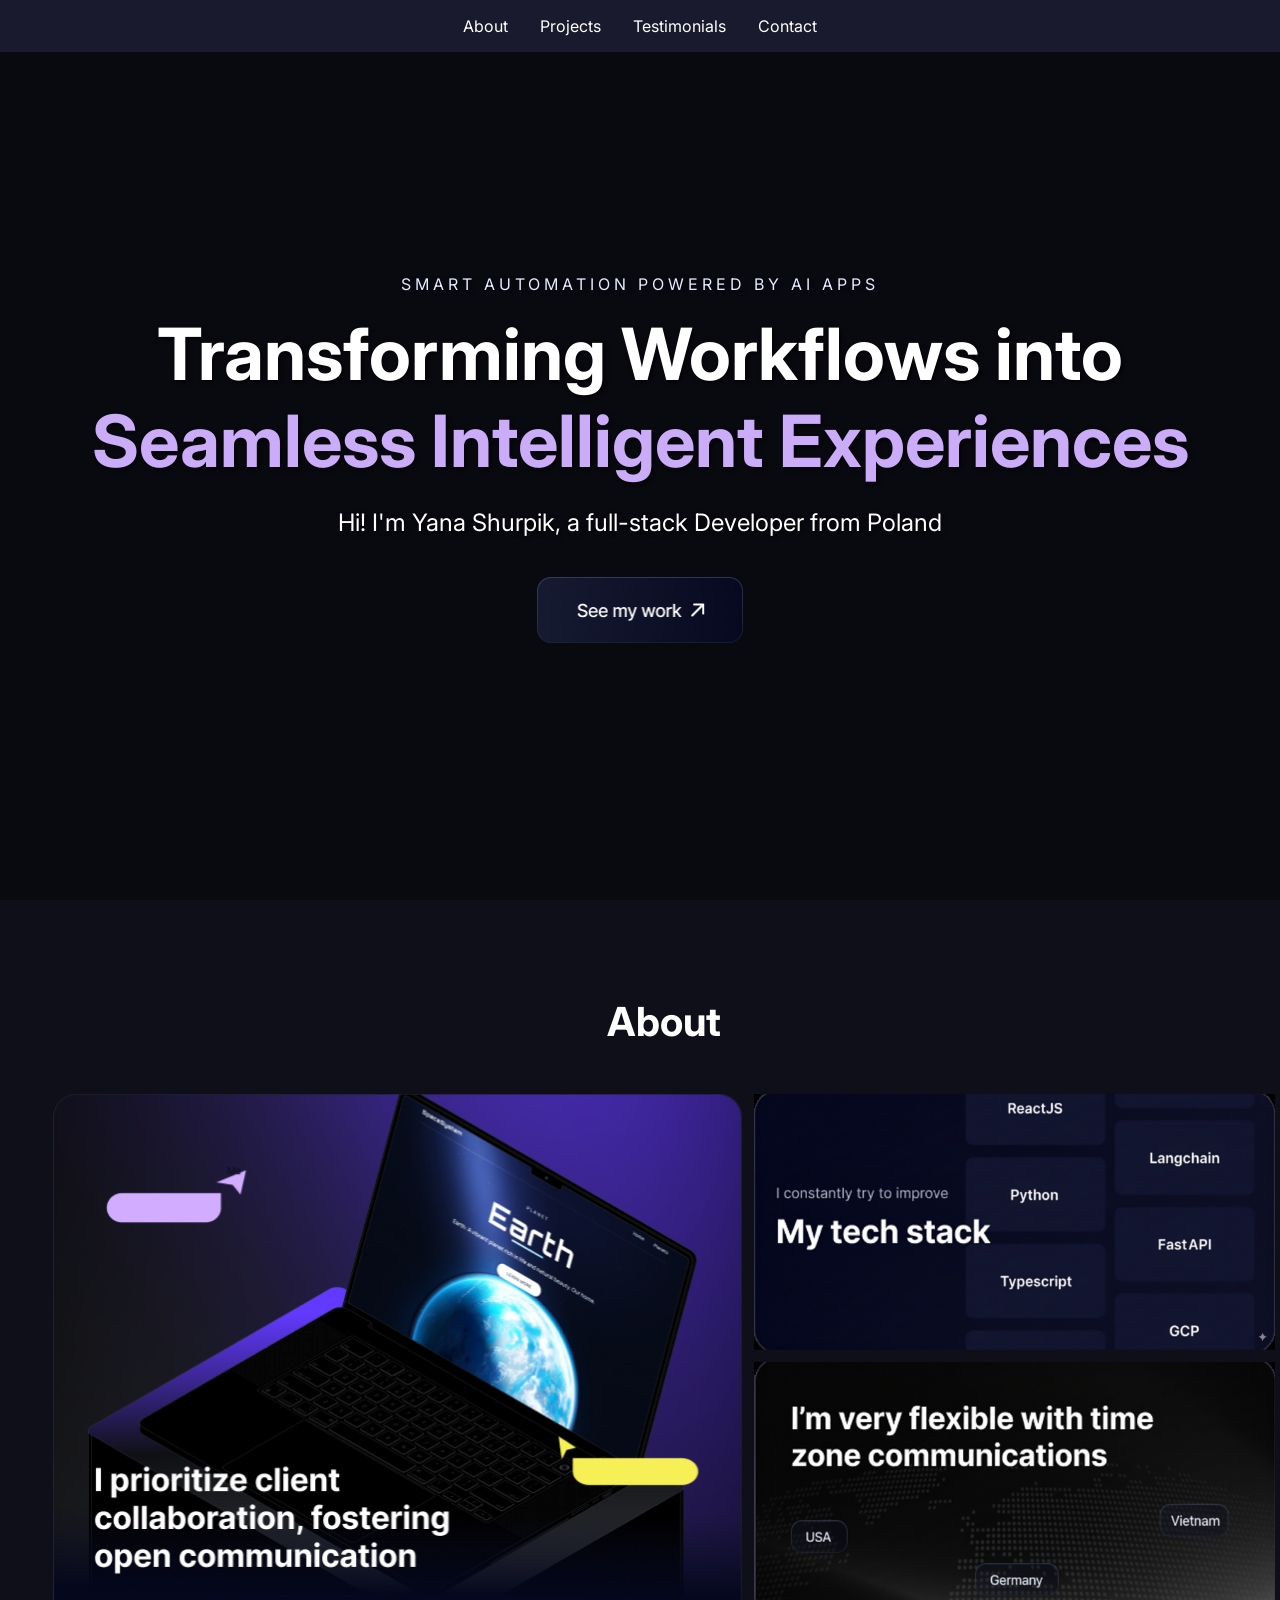
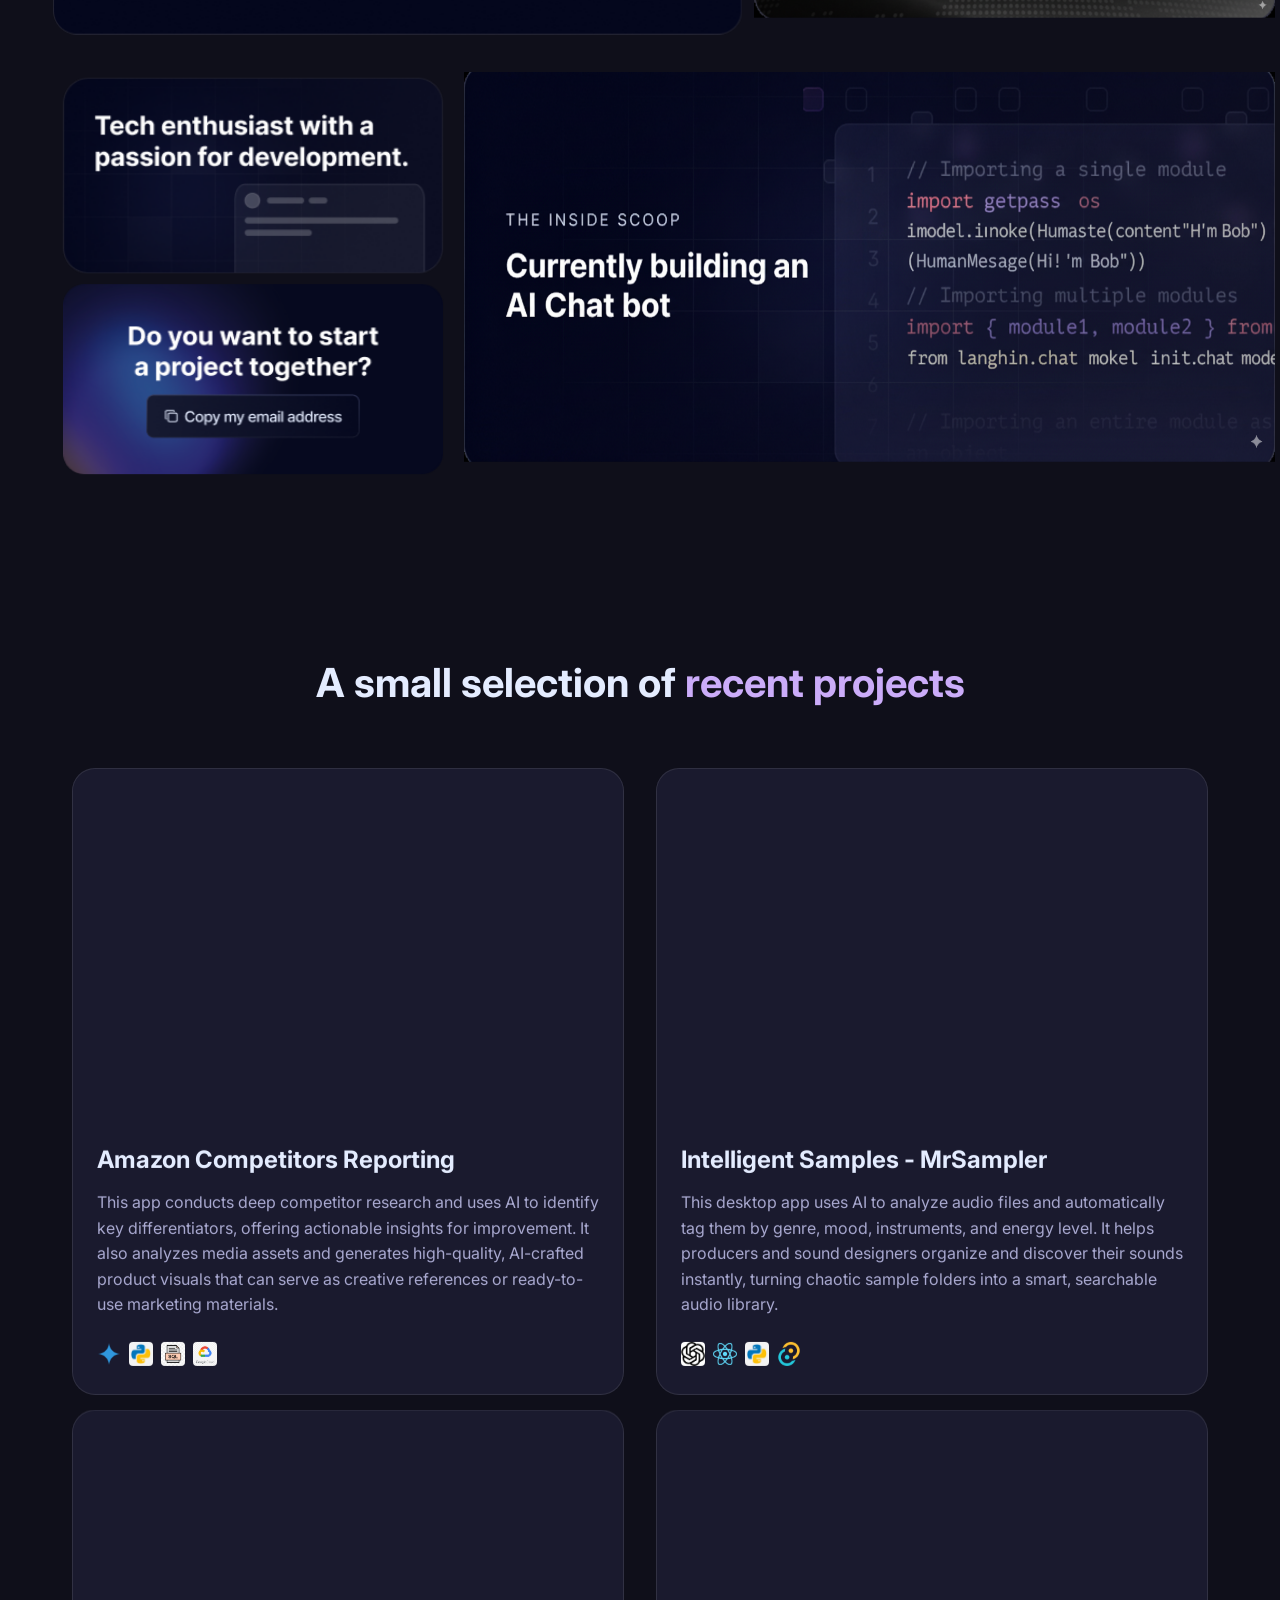
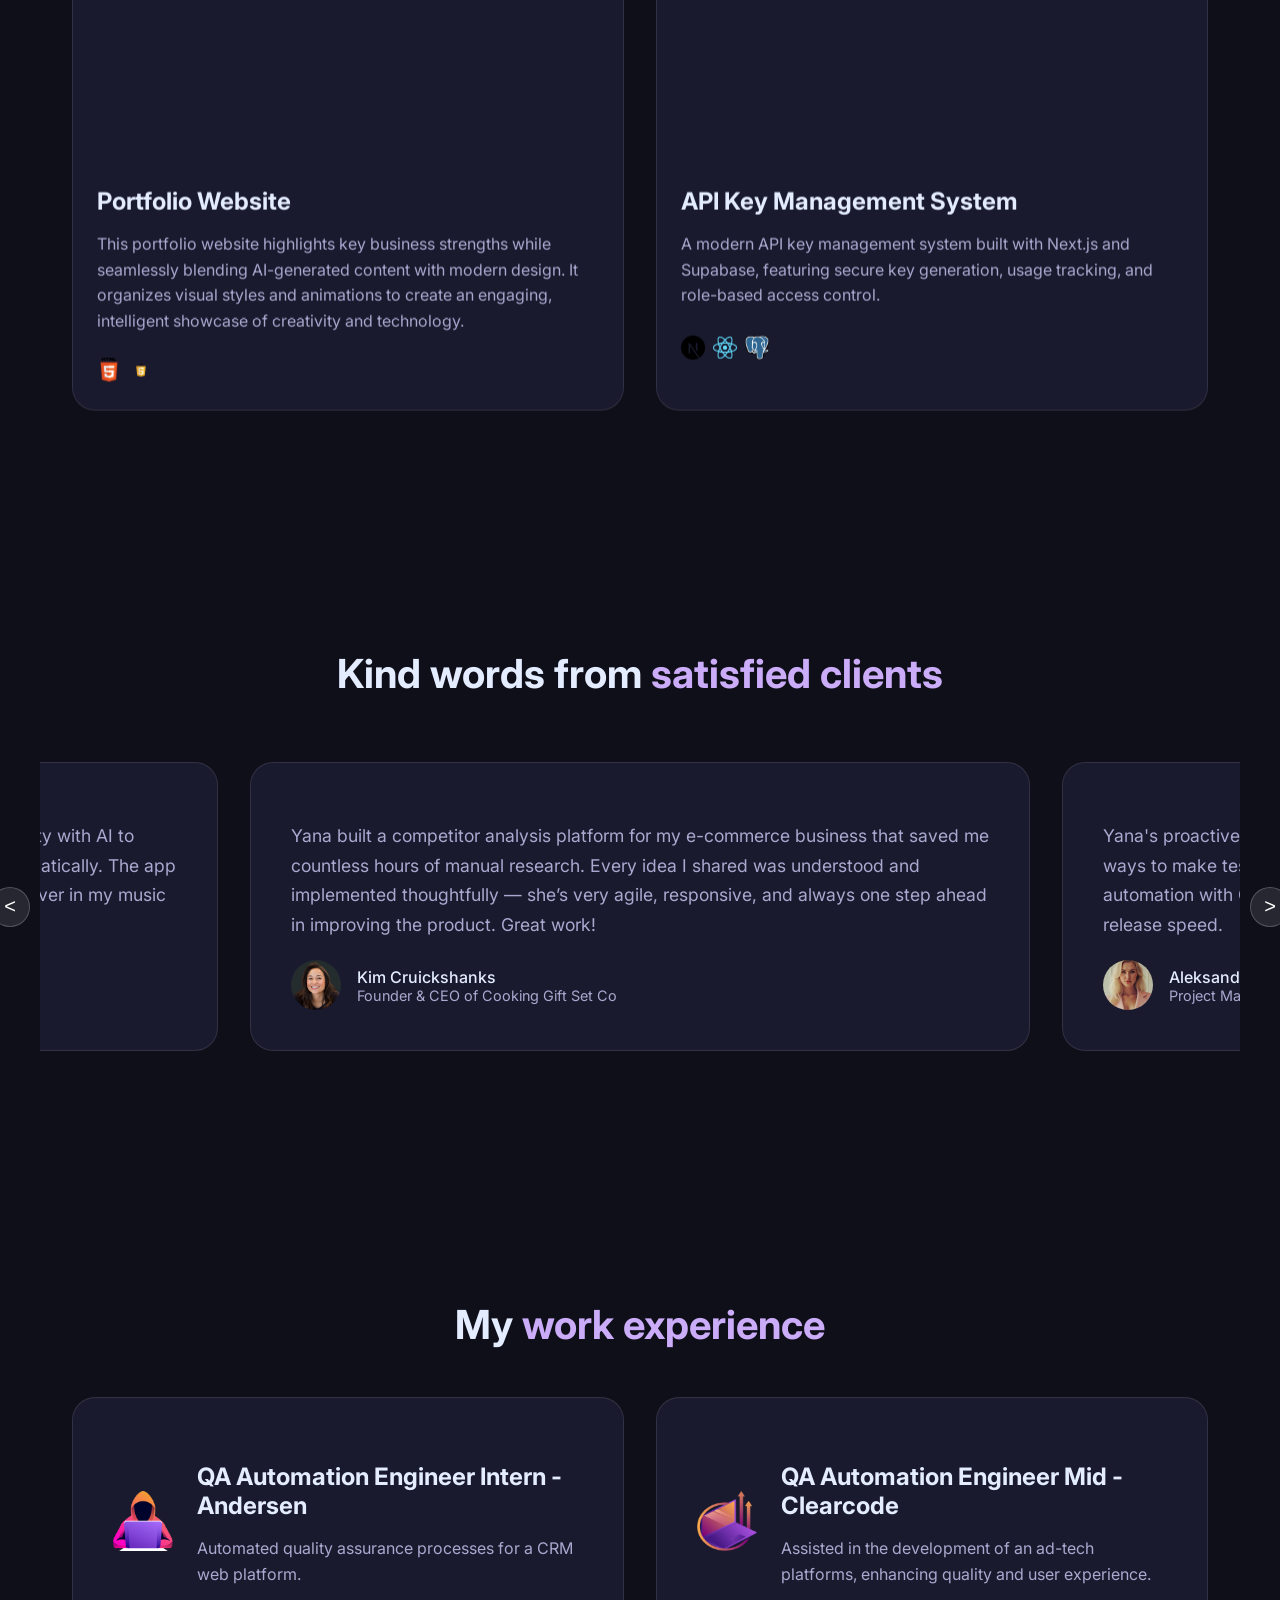
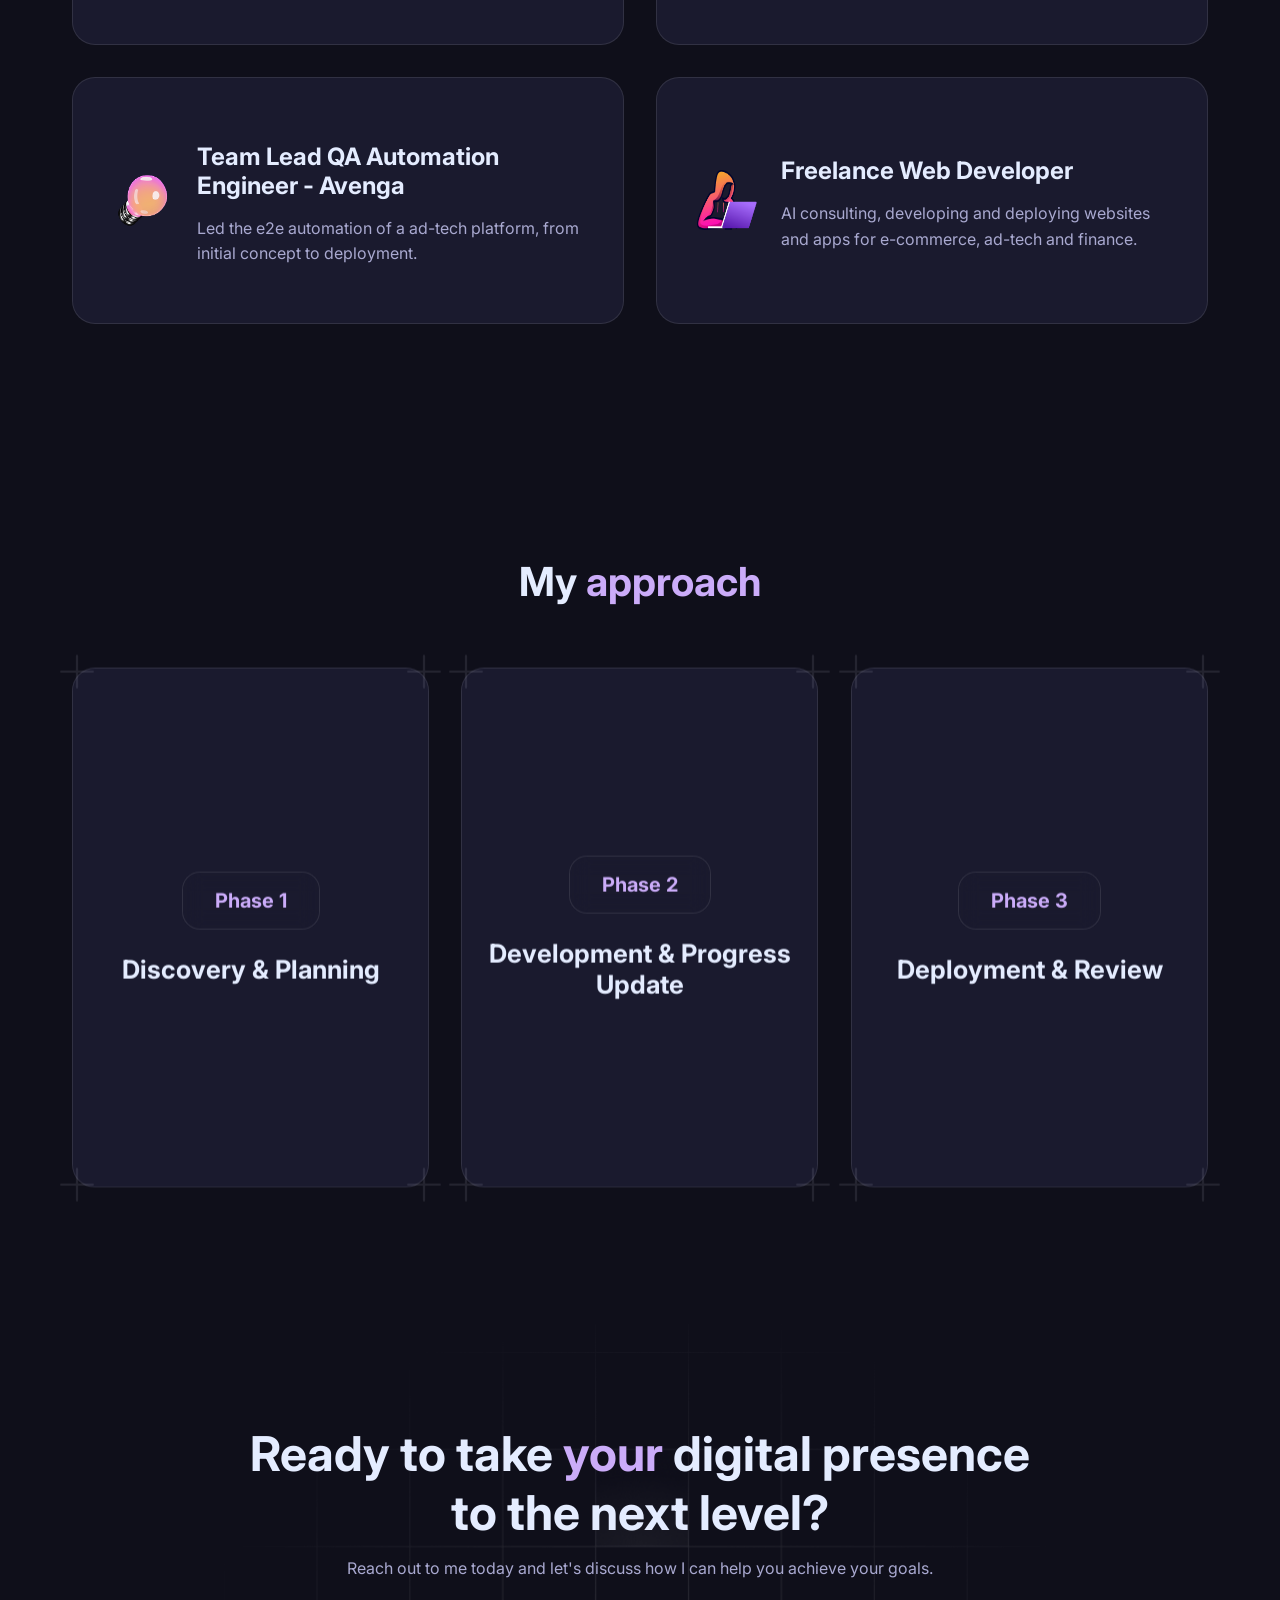
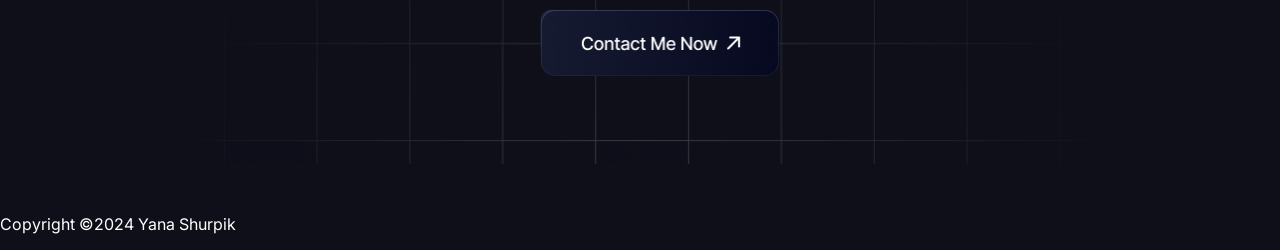
==== index.html @ b85f8ebc "add fixes" ====
<!DOCTYPE html>
<html lang="en">
<head>
    <meta charset="UTF-8">
    <meta name="viewport" content="width=device-width, initial-scale=1.0">
    <title>Yana Shurpik - Portfolio</title>
    <link rel="preconnect" href="https://fonts.googleapis.com">
    <link rel="preconnect" href="https://fonts.gstatic.com" crossorigin>
    <link href="https://fonts.googleapis.com/css2?family=Inter:wght@400;700&display=swap" rel="stylesheet">
    <link rel="stylesheet" href="styles/hero.style.css">
    <link rel="stylesheet" href="styles/about.styles.css">
    <link rel="stylesheet" href="styles/projects.styles.css">
    <link rel="stylesheet" href="styles/testimonials.styles.css">
    <link rel="stylesheet" href="styles/experience.styles.css">
    <link rel="stylesheet" href="styles/approach.styles.css">
    <link rel="stylesheet" href="styles/contact.styles.css">
    <link rel="stylesheet" href="styles/cta.styles.css">
    <style>
        /* Mobile-specific overrides to bypass cache */
        @media (max-width: 768px) {
            /* 1. Hide hero video and set background */
            #hero-video-background {
                display: none !important;
            }
            #hero {
                background-color: #0F0F1A !important;
            }

            /* 2. Make hero fonts smaller */
            #hero-title {
                font-size: 36px !important;
            }
            #hero-description {
                font-size: 16px !important;
            }

            /* 4. Make approach cards smaller */
            .approach-card-container, .card-face {
                height: auto !important;
                min-height: 280px !important;
            }
            .card-front h3 {
                font-size: 24px !important;
            }

            header {
                padding: 1rem;
            }
        }

        #call-to-action-button {
            display: inline-block;
            transition: transform 0.3s ease;
        }
        #call-to-action-button:hover {
            transform: scale(1.05);
        }
        #call-to-action-button img {
            width: 239px;
            height: 66px;
            display: block;
        }
    </style>
</head>
<body>
    <header>
        <nav>
            <ul>
                <li><a href="#about">About</a></li>
                <li><a href="#projects">Projects</a></li>
                <li><a href="#testimonials">Testimonials</a></li>
                <li><a href="#call-to-action">Contact</a></li>
            </ul>
        </nav>
    </header>

    <main>
        <section id="hero">
            <video autoplay muted loop id="hero-video-background">
                <source src="styles/videos/Scene_1_1_202510021939.mp4" type="video/mp4">
                Your browser does not support the video tag.
            </video>
            <div class="hero-overlay"></div>
            <div class="hero-content animate-on-scroll">
                <p id="hero-tagline" class="animate-on-scroll"></p>
                <h1 id="hero-title" class="animate-on-scroll"></h1>
                <p id="hero-description" class="animate-on-scroll"></p>
                <a href="#projects" id="hero-button" class="animate-on-scroll"></a>
            </div>
        </section>

        <section id="about" class="animate-on-scroll">
            <h2>About</h2>
            <div class="about-grid">
                <div class="card collaboration-card animate-on-scroll parallax-card"><div class="hover-wrap">
                    <img id="collaboration-image" src="styles/images/collaboration.png" alt="Collaboration">
                </div></div>
                <div class="card card-medium animate-on-scroll parallax-card timezones-card">
                    <div class="hover-wrap"><img id="timezones-image" src="styles/images/time_zones.png" alt="Time zones"></div>
                </div>
                <div class="card techstack-card animate-on-scroll parallax-card"><div class="hover-wrap">
                    <img id="techstack-image" src="styles/images/tech-stack.png" alt="Tech stack">
                </div></div>
                <div class="card tech-enthusiast-card animate-on-scroll parallax-card"><div class="hover-wrap">
                </div></div>
                <div class="card card-large code-snippet-card animate-on-scroll parallax-card"><div class="hover-wrap">
                    <img id="scoop-image" src="styles/images/inside-scoop.png" alt="Inside Scoop">
                </div></div>
                <div class="card card-small animate-on-scroll parallax-card email-card"><div class="hover-wrap">
                    <img id="email-box-image" src="styles/images/email_box.png" alt="Copy my email address">
                    <button id="about-copy-email" aria-label="Copy my email address" data-email="shurpik.y@gmail.com"></button>
                </div></div>
            </div>
        </section>

        <section id="projects" class="animate-on-scroll">
            <h2 id="projects-title"></h2>
            <div class="projects-grid">
                <div class="project-card animate-on-scroll parallax-card">
                    <div class="card-content-wrapper">
                        <video src="styles/videos/aaa-project.mov" class="project-image" autoplay loop muted playsinline></video>
                        <h3 id="project1-title"></h3>
                        <p id="project1-description"></p>
                        <div class="project-footer">
                            <div class="tech-icons">
                                <div class="icon-wrapper" data-tooltip="Gemini AI">
                                    <img src="styles/images/gemini-ai.png" alt="Gemini AI icon" class="tech-icon">
                                </div>
                                <div class="icon-wrapper" data-tooltip="Python">
                                    <img src="styles/images/python.png" alt="Python icon" class="tech-icon">
                                </div>
                                <div class="icon-wrapper" data-tooltip="SQL">
                                    <img src="styles/images/sql.jpg" alt="SQL icon" class="tech-icon">
                                </div>
                                <div class="icon-wrapper" data-tooltip="Google Cloud">
                                    <img src="styles/images/google-cloud.png" alt="Google Cloud icon" class="tech-icon">
                                </div>
                            </div>
                        </div>
                    </div>
                </div>
                <div class="project-card animate-on-scroll parallax-card">
                    <div class="card-content-wrapper">
                        <video src="styles/videos/mrsampler.mov" class="project-image" autoplay loop muted playsinline></video>
                        <h3 id="project2-title"></h3>
                        <p id="project2-description"></p>
                        <div class="project-footer">
                            <div class="tech-icons">
                                <div class="icon-wrapper" data-tooltip="OpenAI">
                                    <img src="styles/images/open-ai.png" alt="OpenAI icon" class="tech-icon">
                                </div>
                                <div class="icon-wrapper" data-tooltip="React">
                                    <img src="styles/images/React-icon.svg.png" alt="React icon" class="tech-icon">
                                </div>
                                <div class="icon-wrapper" data-tooltip="Python">
                                    <img src="styles/images/python.png" alt="Python icon" class="tech-icon">
                                </div>
                                <div class="icon-wrapper" data-tooltip="Tauri">
                                    <img src="styles/images/tauri.png" alt="Tauri icon" class="tech-icon">
                                </div>
                            </div>
                        </div>
                    </div>
                </div>
                <div class="project-card animate-on-scroll parallax-card">
                    <div class="card-content-wrapper">
                        <video src="styles/videos/portfolio.mov" class="project-image" autoplay loop muted playsinline></video>
                        <h3 id="project3-title"></h3>
                        <p id="project3-description"></p>
                        <div class="project-footer">
                            <div class="tech-icons">
                                <div class="icon-wrapper" data-tooltip="HTML">
                                    <img src="styles/images/html.png" alt="HTML icon" class="tech-icon">
                                </div>
                                <div class="icon-wrapper" data-tooltip="JavaScript">
                                    <img src="styles/images/JavaScript-Logo.png" alt="JavaScript icon" class="tech-icon">
                                </div>
                            </div>
                        </div>
                    </div>
                </div>
                <div class="project-card animate-on-scroll parallax-card">
                    <div class="card-content-wrapper">
                        <video src="styles/videos/api-key.mov" class="project-image" autoplay loop muted playsinline></video>
                        <h3 id="project4-title"></h3>
                        <p id="project4-description"></p>
                        <div class="project-footer">
                            <div class="tech-icons">
                                <div class="icon-wrapper" data-tooltip="Next.js">
                                    <img src="styles/images/next-js.png" alt="Next.js icon" class="tech-icon">
                                </div>
                                <div class="icon-wrapper" data-tooltip="React">
                                    <img src="styles/images/React-icon.svg.png" alt="React icon" class="tech-icon">
                                </div>
                                <div class="icon-wrapper" data-tooltip="PostgreSQL">
                                    <img src="styles/images/Postgresql_elephant.svg.png" alt="PostgreSQL icon" class="tech-icon">
                                </div>
                            </div>
                        </div>
                    </div>
                </div>
            </div>
        </section>

        <section id="testimonials" class="animate-on-scroll">
            <h2 id="testimonials-title"></h2>
            <div class="testimonials-wrapper">
                <button class="arrow left-arrow">&lt;</button>
                <div class="testimonials-container">
                    <div class="testimonial-card parallax-card">
                        <div class="card-content-wrapper">
                            <p id="testimonial1-text"></p>
                            <div class="author-info">
                                <img src="styles/images/hoa.jpg" alt="Author 1" class="author-avatar">
                                <div>
                                    <p id="testimonial1-author" class="author-name"></p>
                                    <p id="testimonial1-role" class="author-role"></p>
                                </div>
                            </div>
                        </div>
                    </div>
                    <div class="testimonial-card parallax-card">
                        <div class="card-content-wrapper">
                            <p id="testimonial2-text"></p>
                            <div class="author-info">
                                <img src="styles/images/kim.png" alt="Author 2" class="author-avatar">
                                <div>
                                    <p id="testimonial2-author" class="author-name"></p>
                                    <p id="testimonial2-role" class="author-role"></p>
                                </div>
                            </div>
                        </div>
                    </div>
                    <div class="testimonial-card parallax-card">
                        <div class="card-content-wrapper">
                            <p id="testimonial3-text"></p>
                            <div class="author-info">
                                <img src="styles/images/ola.jpeg" alt="Author 3" class="author-avatar">
                                <div>
                                    <p id="testimonial3-author" class="author-name"></p>
                                    <p id="testimonial3-role" class="author-role"></p>
                                </div>
                            </div>
                        </div>
                    </div>
                </div>
                <button class="arrow right-arrow">&gt;</button>
            </div>
        </section>

        <section id="experience" class="animate-on-scroll">
            <h2 id="experience-title"></h2>
            <div class="experience-grid">
                <div class="experience-card animate-on-scroll parallax-card">
                    <div class="card-content-wrapper">
                        <img src="styles/images/1-experience.png" alt="Frontend Engineer Intern" class="experience-icon">
                        <div class="experience-text">
                            <h3 id="job1-title"></h3>
                            <p id="job1-description"></p>
                        </div>
                    </div>
                </div>
                <div class="experience-card animate-on-scroll parallax-card">
                    <div class="card-content-wrapper">
                        <img src="styles/images/2-experrience.png" alt="Mobile App Dev" class="experience-icon">
                        <div class="experience-text">
                            <h3 id="job2-title"></h3>
                            <p id="job2-description"></p>
                        </div>
                    </div>
                </div>
                <div class="experience-card animate-on-scroll parallax-card">
                    <div class="card-content-wrapper">
                        <img src="styles/images/3-experience.png" alt="Freelance Project" class="experience-icon">
                        <div class="experience-text">
                            <h3 id="job3-title"></h3>
                            <p id="job3-description"></p>
                        </div>
                    </div>
                </div>
                <div class="experience-card animate-on-scroll parallax-card">
                    <div class="card-content-wrapper">
                        <img src="styles/images/4-experience.png" alt="Lead Frontend Developer" class="experience-icon">
                        <div class="experience-text">
                            <h3 id="job4-title"></h3>
                            <p id="job4-description"></p>
                        </div>
                    </div>
                </div>
            </div>
        </section>

        <section id="approach" class="animate-on-scroll">
            <h2 id="approach-title"></h2>
            <div class="approach-grid">
                <!-- Card 1 -->
                <div class="approach-card-container animate-on-scroll parallax-card">
                    <div class="approach-card-shadow"></div>
                    <div class="approach-card">
                        <div class="card-face card-front">
                            <div class="phase-button">
                                <h3 id="phase1-front-title"></h3>
                            </div>
                            <h3 id="phase1-front-main-title" class="front-main-title"></h3>
                        </div>
                        <div class="card-face card-back">
                            <h4 id="phase1-back-small-title"></h4>
                            <h3 id="phase1-back-main-title"></h3>
                            <p id="phase1-back-description"></p>
                        </div>
                    </div>
                    <img src="styles/images/cross.png" alt="" class="corner-cross top-left">
                    <img src="styles/images/cross.png" alt="" class="corner-cross top-right">
                    <img src="styles/images/cross.png" alt="" class="corner-cross bottom-left">
                    <img src="styles/images/cross.png" alt="" class="corner-cross bottom-right">
                </div>
                <!-- Card 2 -->
                <div class="approach-card-container animate-on-scroll parallax-card">
                    <div class="approach-card-shadow"></div>
                    <div class="approach-card">
                        <div class="card-face card-front">
                            <div class="phase-button">
                                <h3 id="phase2-front-title"></h3>
                            </div>
                            <h3 id="phase2-front-main-title" class="front-main-title"></h3>
                        </div>
                        <div class="card-face card-back">
                            <h4 id="phase2-back-small-title"></h4>
                            <h3 id="phase2-back-main-title"></h3>
                            <p id="phase2-back-description"></p>
                        </div>
                    </div>
                    <img src="styles/images/cross.png" alt="" class="corner-cross top-left">
                    <img src="styles/images/cross.png" alt="" class="corner-cross top-right">
                    <img src="styles/images/cross.png" alt="" class="corner-cross bottom-left">
                    <img src="styles/images/cross.png" alt="" class="corner-cross bottom-right">
                </div>
                <!-- Card 3 -->
                <div class="approach-card-container animate-on-scroll parallax-card">
                    <div class="approach-card-shadow"></div>
                    <div class="approach-card">
                        <div class="card-face card-front">
                            <div class="phase-button">
                                <h3 id="phase3-front-title"></h3>
                            </div>
                            <h3 id="phase3-front-main-title" class="front-main-title"></h3>
                        </div>
                        <div class="card-face card-back">
                            <h4 id="phase3-back-small-title"></h4>
                            <h3 id="phase3-back-main-title"></h3>
                            <p id="phase3-back-description"></p>
                        </div>
                    </div>
                    <img src="styles/images/cross.png" alt="" class="corner-cross top-left">
                    <img src="styles/images/cross.png" alt="" class="corner-cross top-right">
                    <img src="styles/images/cross.png" alt="" class="corner-cross bottom-left">
                    <img src="styles/images/cross.png" alt="" class="corner-cross bottom-right">
                </div>
            </div>
        </section>

        <section id="call-to-action" class="animate-on-scroll">
            <h2 id="call-to-action-title"></h2>
            <p id="call-to-action-subtitle"></p>
            <a href="mailto:shurpik.y@gmail.com?subject=Project%20Idea&body=Hi%20Yana%2C%0AI%20would%20like%20to%20learn%20more%20about%20your%20work!" id="call-to-action-button">
                <img src="styles/images/contact-me-now-button.png" alt="Email Me">
              </a>
        </section>
    </main>

    <footer>
        <p id="footer-copyright" class="animate-on-scroll"></p>
    </footer>

    <!-- Toast notification -->
    <div id="toast" aria-live="polite" aria-atomic="true" class="toast">Email is copied!</div>

    <script>
        fetch('content.json')
            .then(response => response.json())
            .then(data => {
                document.getElementById('hero-tagline').innerText = data.hero_section.tagline;
                document.getElementById('hero-title').innerHTML = `${data.hero_section.title_part1} <br><span class="hero-title-accent">${data.hero_section.title_part2}</span>`;
                document.getElementById('hero-description').innerText = data.hero_section.description;
                document.getElementById('hero-button').innerText = data.hero_section.button_text;

                document.getElementById('projects-title').innerHTML = data.projects_section.title.replace('recent projects', '<span>recent projects</span>');
                document.getElementById('project1-title').innerText = data.projects_section.project1.title;
                document.getElementById('project1-description').innerText = data.projects_section.project1.description;

                document.getElementById('project2-title').innerText = data.projects_section.project2.title;
                document.getElementById('project2-description').innerText = data.projects_section.project2.description;

                document.getElementById('project3-title').innerText = data.projects_section.project3.title;
                document.getElementById('project3-description').innerText = data.projects_section.project3.description;

                document.getElementById('project4-title').innerText = data.projects_section.project4.title;
                document.getElementById('project4-description').innerText = data.projects_section.project4.description;

                document.getElementById('testimonials-title').innerHTML = data.testimonials_section.title.replace('satisfied clients', '<span>satisfied clients</span>');
                document.getElementById('testimonial1-text').innerText = data.testimonials_section.testimonial1.text;
                document.getElementById('testimonial1-author').innerText = data.testimonials_section.testimonial1.author;
                document.getElementById('testimonial1-role').innerText = data.testimonials_section.testimonial1.role;
                document.getElementById('testimonial2-text').innerText = data.testimonials_section.testimonial2.text;
                document.getElementById('testimonial2-author').innerText = data.testimonials_section.testimonial2.author;
                document.getElementById('testimonial2-role').innerText = data.testimonials_section.testimonial2.role;
                document.getElementById('testimonial3-text').innerText = data.testimonials_section.testimonial3.text;
                document.getElementById('testimonial3-author').innerText = data.testimonials_section.testimonial3.author;
                document.getElementById('testimonial3-role').innerText = data.testimonials_section.testimonial3.role;

                document.getElementById('experience-title').innerHTML = data.experience_section.title.replace('work experience', '<span>work experience</span>');
                document.getElementById('job1-title').innerText = data.experience_section.job1.title;
                document.getElementById('job1-description').innerText = data.experience_section.job1.description;
                document.getElementById('job2-title').innerText = data.experience_section.job2.title;
                document.getElementById('job2-description').innerText = data.experience_section.job2.description;
                document.getElementById('job3-title').innerText = data.experience_section.job3.title;
                document.getElementById('job3-description').innerText = data.experience_section.job3.description;
                document.getElementById('job4-title').innerText = data.experience_section.job4.title;
                document.getElementById('job4-description').innerText = data.experience_section.job4.description;

                document.getElementById('approach-title').innerHTML = data.approach_section.title.replace('approach', '<span>approach</span>');
                document.getElementById('phase1-front-title').innerText = data.approach_section.phase1.front_title;
                document.getElementById('phase1-front-main-title').innerText = data.approach_section.phase1.front_main_title;
                document.getElementById('phase1-back-small-title').innerText = data.approach_section.phase1.back_small_title;
                document.getElementById('phase1-back-main-title').innerText = data.approach_section.phase1.back_main_title;
                document.getElementById('phase1-back-description').innerText = data.approach_section.phase1.back_description;
                document.getElementById('phase2-front-title').innerText = data.approach_section.phase2.front_title;
                document.getElementById('phase2-front-main-title').innerText = data.approach_section.phase2.front_main_title;
                document.getElementById('phase2-back-small-title').innerText = data.approach_section.phase2.back_small_title;
                document.getElementById('phase2-back-main-title').innerText = data.approach_section.phase2.back_main_title;
                document.getElementById('phase2-back-description').innerText = data.approach_section.phase2.back_description;
                document.getElementById('phase3-front-title').innerText = data.approach_section.phase3.front_title;
                document.getElementById('phase3-front-main-title').innerText = data.approach_section.phase3.front_main_title;
                document.getElementById('phase3-back-small-title').innerText = data.approach_section.phase3.back_small_title;
                document.getElementById('phase3-back-main-title').innerText = data.approach_section.phase3.back_main_title;
                document.getElementById('phase3-back-description').innerText = data.approach_section.phase3.back_description;

                document.getElementById('call-to-action-title').innerHTML = data.call_to_action_section.title.replace('your', '<span>your</span>');
                document.getElementById('call-to-action-subtitle').innerText = data.call_to_action_section.subtitle;

                document.getElementById('footer-copyright').innerText = data.footer.copyright;
            });

        // Testimonial Scroller
        document.addEventListener('DOMContentLoaded', () => {
            const container = document.querySelector('.testimonials-container');
            const leftArrow = document.querySelector('.left-arrow');
            const rightArrow = document.querySelector('.right-arrow');

            if (container && leftArrow && rightArrow) {
                const calculateScrollAmount = () => {
                    const card = container.querySelector('.testimonial-card');
                    return card ? card.offsetWidth + 32 : 0;
                };

                // Center the middle card after the page and its resources have fully loaded
                window.addEventListener('load', () => {
                    const scrollAmount = calculateScrollAmount();
                    if (scrollAmount > 0) {
                        // We scroll by one card width to center the second card
                        container.scrollLeft = scrollAmount;
                    }
                });

                leftArrow.addEventListener('click', () => {
                    container.scrollBy({ left: -calculateScrollAmount(), behavior: 'smooth' });
                });

                rightArrow.addEventListener('click', () => {
                    container.scrollBy({ left: calculateScrollAmount(), behavior: 'smooth' });
                });
            }
        });

        // Approach Card Flipper
        document.addEventListener('DOMContentLoaded', () => {
            const cards = document.querySelectorAll('.approach-card-container');
            cards.forEach(card => {
                card.addEventListener('click', () => {
                    card.classList.toggle('is-flipped');
                });
            });
        });

        // make the copy email button clickable (copy to clipboard)
        (function() {
            const copyBtn = document.getElementById('about-copy-email');
            const toast = document.getElementById('toast');
            if (!copyBtn || !toast) return;

            function showToast(message) {
                toast.textContent = message || 'Email is copied!';
                toast.classList.remove('hide');
                toast.classList.add('show');
                // We use a reflow to restart the animation
                void toast.offsetWidth;
                setTimeout(() => {
                    toast.classList.remove('show');
                    toast.classList.add('hide');
                }, 2000); // The toast will be visible for 2 seconds
            }

            copyBtn.addEventListener('click', async () => {
                const email = "yana.shurpik@gmail.com"; // Hardcoded email for reliability
                try {
                    await navigator.clipboard.writeText(email);
                    showToast('Email is copied!');
                } catch (e) {
                    console.error('Failed to copy email:', e);
                    showToast('Failed to copy');
                }
            });
        })();
    </script>
    <script src="scroll_animations.js"></script>
</body>
</html>
---- styles/hero.style.css ----
html {
    scroll-behavior: smooth;
    overflow-x: hidden; /* Prevent horizontal scrolling */
}

body {
    margin: 0;
    font-family: 'Inter', Arial, sans-serif;
    background-color: #0F0F1A;
    color: #ffffff;
    overflow-x: hidden; /* Prevent horizontal scrolling */
}

header {
    background-color: #1a1a2e;
    padding: 1rem 0;
    position: fixed;
    width: 100%;
    top: 0;
    z-index: 1000;
}

nav ul {
    list-style: none;
    margin: 0;
    padding: 0;
    display: flex;
    justify-content: center;
}

nav ul li {
    margin: 0 1rem;
}

nav ul li a {
    color: #ffffff;
    text-decoration: none;
    font-weight: 400; /* Medium thin */
    font-size: 16px;
}

#hero {
    height: 100vh;
    display: flex;
    flex-direction: column;
    justify-content: center;
    align-items: center;
    text-align: center;
    padding: 0; /* Remove padding for fullscreen video effect */
    position: relative;
    background-image: none;
    overflow: hidden;
    max-width: none; /* Override section max-width */
    margin: 0; /* Override section margin */
}

#hero-video-background {
    position: absolute; /* Revert to absolute */
    top: 0;
    left: 0;
    width: 100%;
    height: 100%;
    z-index: -2;
    object-fit: cover;
    transition: none; /* Remove transition */
}

.hero-overlay {
    position: absolute; /* Revert to absolute */
    top: 0;
    left: 0;
    width: 100%;
    height: 100%;
    background-color: rgba(0, 0, 0, 0.4);
    z-index: -1;
}

.hero-content {
    position: relative;
    z-index: 1;
    color: #ffffff;
    text-shadow: 2px 2px 4px rgba(0, 0, 0, 0.7);
}

/* Hero tagline font and color override */
#hero-tagline {
  font-family: 'Inter', Arial, sans-serif;
  color: #E4ECFF;
  font-size: 16px;
  letter-spacing: 0.25em; /* 25% of the font size */
}

/* Hero title font and accent */
#hero-title {
  font-family: 'Inter', Arial, sans-serif;
  font-weight: 700;
  font-size: 72px;
  margin-bottom: 10px;
  margin-top: 10px;
}
#hero-title span {
  color: #CBACF9;
}

#hero-description {
  font-family: 'Inter', Arial, sans-serif;
  font-size: 24px;
}

/* Hero CTA uses image background */
#hero-button {
  width: 206px; /* adjust if your PNG differs */
  height: 66px;
  background: url('images/see-my-work.png') no-repeat center center / contain;
  border: none;
  padding: 0;
  color: transparent; /* keep text for a11y but hide visually */
  font-size: 0; /* hide text rendering */
  line-height: 0;
  cursor: pointer;
  display: inline-block;
  transition: transform 180ms ease;
  transform-origin: center center;
}
#hero-button:focus-visible {
  outline: 2px solid #CBACF9;
  outline-offset: 2px;
}
/* Hover/active scale animation */
#hero-button:hover {
  transform: scale(1.04);
}
#hero-button:active {
  transform: scale(0.98);
}

section {
    padding: 4rem 2rem;
    max-width: 1200px;
    margin: 0 auto;
}

section h2 {
    text-align: center;
    font-size: 2.5rem;
    margin-bottom: 3rem;
    color: #ffffff;
}

.card {
    background-color: #1a1a2e;
    padding: 1.5rem;
    border-radius: 10px;
    /* Remove margin-bottom as grid gap will handle spacing */
}

/* Toast notification styles */
.toast {
  position: fixed;
  top: 60px;
  left: 50%;
  transform: translateX(-50%) translateY(-120%);
  background: rgba(20, 20, 20, 0.95);
  color: #fff;
  padding: 10px 16px;
  border-radius: 8px;
  font-size: 14px;
  z-index: 9999;
  transition: transform 200ms ease, opacity 200ms ease;
  opacity: 0;
  pointer-events: none;
}
.toast.show {
  transform: translateX(-50%) translateY(0);
  opacity: 1;
}
.toast.hide {
  transform: translateX(-50%) translateY(-120%);
  opacity: 0;
}

@media (max-width: 768px) {
    #hero {
        background-color: #0F0F1A; /* Fallback background color */
    }

    #hero-video-background {
        display: none; /* Hide video on mobile */
    }

    #hero-tagline {
      font-size: 12px;
    }

    #hero-title {
        font-size: 30px; /* Further reduce font size */
    }

    #hero-description {
        font-size: 16px; /* Further reduce font size */
    }

    #hero-button {
      width: 398px; /* adjust if your PNG differs */
      height: 56px;
    }

    nav ul {
        flex-direction: row; /* Keep navigation horizontal */
        justify-content: center;
        gap: 1rem; /* Adjust space for mobile */
    }

    nav ul li {
        margin: 0; /* Remove margin to rely on gap property */
    }

    section {
        margin-top: 100px; /* Add consistent top margin */
        padding-top: 0;
        padding-bottom: 0;
    }
}
---- styles/about.styles.css ----
/* --- About section dedicated wrapper styles --- */
#about {
    position: relative;
    max-width: 1280px;
    width: 100%;
    margin-left: auto;
    margin-right: auto;
    padding-left: 24px;
    padding-right: 24px;
}

/* About grid - two columns sized by content */
#about .about-grid {
    display: grid;
    grid-template-columns: max-content max-content !important;
    grid-auto-rows: max-content !important;
    gap: 2rem !important;
    column-gap: 12px !important;
    row-gap: 12px !important;
    justify-content: center !important;
    margin-left: auto;
    margin-right: auto;
}

/* Remove default card look inside About */
#about .about-grid > .card:not(.tech-enthusiast-card) {
    background: none;
    box-shadow: none;
    border: none;
    padding: 0;
}

/* Ensure all grid children behave as blocks */
#about .collaboration-card,
#about .techstack-card,
#about .timezones-card,
#about .tech-enthusiast-card,
#about .email-card,
#about .code-snippet-card { position: relative; display: block; }

/* Explicit placement */
#about .collaboration-card { grid-column: 1 !important; grid-row: 1 !important; }
#about .techstack-card { grid-column: 2 !important; grid-row: 1 !important; }
#about .timezones-card { grid-column: 2 !important; grid-row: 2 !important; }
#about .code-snippet-card { grid-column: 2 !important; grid-row: 3 !important; }
#about .tech-enthusiast-card { grid-column: 1 !important; grid-row: 3 !important; }
#about .email-card { grid-column: 1 !important; grid-row: 4 !important; }

/* Collaboration card */
.collaboration-card { padding: 0; background: none; width: auto; height: auto; }
#collaboration-image { display: block; width: 689px; height: 541px; max-width: none; }

/* Tech stack card */
.techstack-card { padding: 0; background: none; box-shadow: none; border: none; display: inline-block; }
#techstack-image { display: block; width: 521px; height: 255.5px; max-width: none; }

/* Time zones (communications) card */
.timezones-card { padding: 0; background: none; box-shadow: none; border: none; display: inline-block; z-index: 1; }
.timezones-card:hover { z-index: 20; }
#timezones-image { display: block; width: 521px; height: 255.5px; max-width: none; }

/* Inside Scoop */
.code-snippet-card { padding: 0; background: none; box-shadow: none; border: none; }
#scoop-image { display: block; width: 811px; height: 390px; max-width: none; }

/* Email card */
.email-card { position: relative; background: none; padding: 0; width: 460px; height: 100px; }
#email-box-image { display: block; width: 380px; height: 190px; max-width: 100%; }
#about-copy-email { position: absolute; left: 50%; transform: translateX(-50%); bottom: 40px; width: 260px; height: 48px; background: transparent !important; border: none !important; box-shadow: none !important; outline: none !important; padding: 0; margin: 0; cursor: pointer; color: transparent; }
#about-copy-email:focus, #about-copy-email:hover { outline: none; box-shadow: none; }

/* Tech enthusiast card - image handled by inner wrapper for hover scale */
.tech-enthusiast-card { z-index: 2; background: none; width: 460px; height: 196px; padding: 0; display: flex; align-items: center; justify-content: center; color: #ffffff; overflow: hidden; background-color: transparent; box-shadow: none; border: none; }
.tech-enthusiast-card .hover-wrap { width: 100%; height: 100%; background-image: url('images/tech_enthusiast_background.png'); background-position: center; background-repeat: no-repeat; background-size: contain; transition: transform 180ms ease; transform-origin: center center; }
#about .tech-enthusiast-card:hover { z-index: 20; }
#about .tech-enthusiast-card:hover .hover-wrap { transform: scale(1.04); }

/* Hover scale animation for all cards */
#about .about-grid > .card,
#about .about-grid > .collaboration-card,
#about .about-grid > .techstack-card,
#about .about-grid > .tech-enthusiast-card,
#about .about-grid > .email-card,
#about .about-grid > .timezones-card,
#about .about-grid > .code-snippet-card { transition: transform 180ms ease, box-shadow 180ms ease; transform-origin: center center; will-change: transform; }
#about .about-grid > .card > .hover-wrap,
#about .about-grid > .collaboration-card > .hover-wrap,
#about .about-grid > .techstack-card > .hover-wrap,
#about .about-grid > .tech-enthusiast-card > .hover-wrap,
#about .about-grid > .email-card > .hover-wrap,
#about .about-grid > .timezones-card > .hover-wrap,
#about .about-grid > .code-snippet-card > .hover-wrap { transition: transform 180ms ease, box-shadow 180ms ease; transform-origin: center center; will-change: transform; }
#about .about-grid > .card:hover > .hover-wrap,
#about .about-grid > .collaboration-card:hover > .hover-wrap,
#about .about-grid > .techstack-card:hover > .hover-wrap,
#about .about-grid > .tech-enthusiast-card:hover > .hover-wrap,
#about .about-grid > .email-card:hover > .hover-wrap,
#about .about-grid > .timezones-card:hover > .hover-wrap,
#about .about-grid > .code-snippet-card:hover > .hover-wrap { transform: scale(1.03); z-index: 10; }

/* Fallback img hover */
#about .about-grid img { transition: transform 180ms ease; transform-origin: center center; }
#about .about-grid > .card:hover img,
#about .about-grid > .collaboration-card:hover img,
#about .about-grid > .techstack-card:hover img,
#about .about-grid > .tech-enthusiast-card:hover img,
#about .about-grid > .email-card:hover img,
#about .about-grid > .timezones-card:hover img,
#about .about-grid > .code-snippet-card:hover img { transform: scale(1.03); }

/* Desktop adjustments */
@media (min-width: 1024px) {
  #about .timezones-card { margin-top: -280px !important; }
  #about .code-snippet-card { margin-left: -290px !important; }
  #about .email-card { margin-top: -190px !important; margin-left: 10px !important; }
  /* enthusiast nudge */
  #about .tech-enthusiast-card { margin-left: -30px !important; }
}

@media (max-width: 768px) {
    #about {
        padding: 4rem 5px; 
        font-size: 30px;
    }

    #about .about-grid {
        display: flex;
        flex-direction: column;
        align-items: center;
        gap: 2rem;
        padding: 0; /* Remove padding from the grid container */
    }

    /* Reset all desktop-specific positioning */
    #about .card,
    #about .collaboration-card,
    #about .timezones-card,
    #about .techstack-card,
    #about .tech-enthusiast-card,
    #about .code-snippet-card,
    #about .email-card {
        grid-column: auto;
        grid-row: auto;
        margin: 0 !important;
        width: 100%;
        max-width: 400px; /* Constrain width for a cleaner look */
        padding: 0; /* Remove padding from card containers */
        background: none; /* Remove card background */
    }

    /* Ensure images scale correctly within their containers */
    #about .card img {
        width: 100%;
        height: auto;
        display: block;
    }
}
---- styles/projects.styles.css ----
/* Projects Section */
#projects {
    padding: 100px 0;
    text-align: center;
}

#projects h2 {
    font-size: 2.5rem;
    color: #E4ECFF;
    margin-bottom: 3rem;
    font-family: 'Inter', sans-serif;
    font-weight: bold;
}

#projects h2 span {
    color: #CBACF9;
}

.projects-grid {
    display: grid;
    grid-template-columns: repeat(2, 1fr);
    gap: 2rem;
    max-width: 1200px;
    margin: 0 auto;
    padding: 0 2rem;
}

.project-card {
    display: grid; /* Use grid to size outer container to inner */
    /* Visual styles are moved to the inner wrapper */
}

.project-card .card-content-wrapper {
    background-color: #1A1A2E;
    border-radius: 23px;
    border: 1px solid rgba(255, 255, 255, 0.1);
    padding: 1.5rem;
    text-align: left;
    transition: transform 0.3s ease, box-shadow 0.3s ease;
    grid-area: 1 / 1;
    height: 100%;
    box-sizing: border-box;
}

.project-card:hover .card-content-wrapper {
    transform: translateY(-10px);
    box-shadow: 0 20px 40px rgba(0, 0, 0, 0.2);
}

#projects .parallax-card {
    transition: transform 0.1s ease-out;
    will-change: transform;
}

.project-image {
    width: 100%;
    height: 300px; /* Or a suitable fixed height */
    object-fit: cover;
    border-radius: 15px;
    margin-bottom: 1.5rem;
}

.project-card h3 {
    font-size: 1.5rem;
    color: #E4ECFF;
    font-family: 'Inter', sans-serif;
    margin-bottom: 0.5rem;
}

.project-card p {
    font-size: 1rem;
    color: #A9A9D0;
    font-family: 'Inter', sans-serif;
    line-height: 1.6;
    margin-bottom: 1.5rem;
    min-height: 5em; /* Ensures consistent height */
}

.project-footer {
    display: flex;
    justify-content: space-between;
    align-items: center;
    margin-top: auto; /* Pushes footer to the bottom */
}

.tech-icons {
    display: flex;
    gap: 0.5rem;
}

.tech-icon {
    width: 24px;
    height: 24px;
    border-radius: 4px;
    object-fit: contain;
}

.icon-wrapper {
    position: relative;
    display: inline-block;
}

.icon-wrapper::after {
    content: attr(data-tooltip);
    position: absolute;
    bottom: 125%;
    left: 50%;
    transform: translateX(-50%);
    background-color: #333;
    color: #fff;
    padding: 5px 10px;
    border-radius: 4px;
    font-size: 12px;
    white-space: nowrap;
    opacity: 0;
    visibility: hidden;
    transition: opacity 0.2s ease, visibility 0.2s ease;
    z-index: 10;
}

.icon-wrapper:hover::after {
    opacity: 1;
    visibility: visible;
}

.project-link {
    color: #E4ECFF;
    text-decoration: none;
    font-family: 'Inter', sans-serif;
    font-weight: 500;
    transition: color 0.3s ease;
}

.project-link::after {
    content: ' →';
    transition: transform 0.3s ease;
    display: inline-block;
}

.project-link:hover {
    color: #CBACF9;
}

.project-link:hover::after {
    transform: translateX(5px);
}

@media (max-width: 768px) {
    #projects {
        padding-top: 0;
        padding-bottom: 0;
    }

    .projects-grid {
        grid-template-columns: 1fr; /* Stack cards in a single column */
    }

    #projects h2 {
        font-size: 30px; /* Reduce font size for mobile */
        max-width: 300px; /* Force text to wrap */
        margin-left: auto;
        margin-right: auto;
    }
}
---- styles/testimonials.styles.css ----
/* Testimonials Section */
#testimonials {
    padding: 100px 0;
    text-align: center;
}

#testimonials h2 {
    font-size: 2.5rem;
    color: #E4ECFF;
    margin-bottom: 3rem;
    font-family: 'Inter', sans-serif;
    font-weight: bold;
}

#testimonials h2 span {
    color: #CBACF9;
}

.testimonials-wrapper {
    position: relative;
    max-width: 1200px;
    margin: 0 auto;
    display: flex;
    align-items: center;
}

.testimonials-container {
    display: flex;
    overflow-x: auto; /* Allow horizontal scrolling */
    scroll-behavior: smooth;
    scroll-snap-type: x mandatory; /* Enable snap scrolling */
    gap: 2rem;
    padding: 1rem 0;
    width: 100%;
    /* Hide the scrollbar for a cleaner look */
    -ms-overflow-style: none;  /* IE and Edge */
    scrollbar-width: none;  /* Firefox */
}
.testimonials-container::-webkit-scrollbar {
    display: none; /* Chrome, Safari, Opera */
}

.testimonial-card {
    flex: 0 0 65%;
    scroll-snap-align: center;
    /* Use grid to make the outer container match the size of the inner one */
    display: grid;
}

.testimonial-card > .card-content-wrapper {
    grid-area: 1 / 1;
}

.testimonial-card .card-content-wrapper {
    background-color: #1A1A2E;
    border-radius: 23px;
    border: 1px solid rgba(255, 255, 255, 0.1);
    padding: 2.5rem;
    height: 100%;
    box-sizing: border-box;
    transition: transform 0.3s ease, box-shadow 0.3s ease;
    text-align: left; /* Align review text to the right */
}

.testimonial-card:hover .card-content-wrapper {
    transform: translateY(-10px);
    box-shadow: 0 20px 40px rgba(0, 0, 0, 0.2);
}

#testimonials .parallax-card {
    transition: transform 0.1s ease-out; /* Only parallax transition */
    will-change: transform;
}

.testimonial-card .card-content-wrapper > p {
    font-size: 1.1rem;
    color: #A9A9D0;
    font-family: 'Inter', sans-serif;
    line-height: 1.7;
    margin-bottom: 20px;
}

.author-info {
    display: flex;
    align-items: center;
    text-align: left; /* Keep author info left-aligned */
}

.author-avatar {
    width: 50px;
    height: 50px;
    border-radius: 50%;
    margin-right: 1rem;
}

.author-name {
    font-size: 1rem;
    color: #E4ECFF;
    font-weight: 500;
    margin: 0;
}

#testimonial1-author {
    font-family: 'Inter', sans-serif;
    font-size: 18px;
}

#testimonial1-role {
    font-family: 'Inter', sans-serif;
    font-size: 14px;
    letter-spacing: -0.01em;
}

@media (max-width: 768px) {
    #testimonials {
        padding-top: 0;
        padding-bottom: 0;
    }

    .testimonial-card {
        flex: 0 0 90%; /* Make cards take up more width */
    }

    .testimonials-wrapper {
        padding: 0 1rem; /* Add some padding to the sides */
    }

    #testimonials h2 {
        font-size: 30px;
        max-width: 300px;
        margin-left: auto;
        margin-right: auto;
    }
}

.author-role {
    font-size: 0.9rem;
    color: #A9A9D0;
    margin: 0;
}

.arrow {
    background-color: rgba(255, 255, 255, 0.1);
    border: 1px solid rgba(255, 255, 255, 0.2);
    color: #fff;
    border-radius: 50%;
    width: 40px;
    height: 40px;
    font-size: 20px;
    cursor: pointer;
    position: absolute;
    top: 50%;
    transform: translateY(-50%);
    z-index: 10;
}

.left-arrow {
    left: -50px;
}

.right-arrow {
    right: -50px;
}
---- styles/experience.styles.css ----
/* Experience Section */
#experience {
    padding: 100px 0;
    text-align: center;
}

#experience h2 {
    font-size: 2.5rem;
    color: #E4ECFF;
    margin-bottom: 3rem;
    font-family: 'Inter', sans-serif;
    font-weight: bold;
}

#experience h2 span {
    color: #CBACF9;
}

.experience-grid {
    display: grid;
    grid-template-columns: repeat(2, 1fr);
    gap: 2rem;
    max-width: 1200px;
    margin: 0 auto;
    padding: 0 2rem;
}

.experience-card {
    background-color: transparent; /* Move visual styles to inner wrapper */
    border: none;
    padding: 0;
    display: grid; /* Use grid to size outer container to inner */
    align-items: stretch;
}

.experience-card .card-content-wrapper {
    background-color: #1A1A2E;
    border-radius: 23px;
    border: 1px solid rgba(255, 255, 255, 0.1);
    padding: 2.5rem;
    text-align: left;
    transition: transform 0.3s ease, box-shadow 0.3s ease;
    display: flex;
    align-items: center;
    gap: 1.5rem;
    grid-area: 1 / 1;
    height: 100%;
    box-sizing: border-box;
}

.experience-card:hover .card-content-wrapper {
    transform: translateY(-10px);
    box-shadow: 0 20px 40px rgba(0, 0, 0, 0.2);
}

.experience-icon {
    width: 60px;
    height: 60px;
    margin-bottom: 0; /* Remove margin as gap will handle spacing */
    flex-shrink: 0; /* Prevent icon from shrinking */
}

.experience-card h3 {
    font-size: 1.5rem;
    color: #E4ECFF;
    font-family: 'Inter', sans-serif;
    margin-bottom: 0.5rem;
}

.experience-card p {
    font-size: 1rem;
    color: #A9A9D0;
    font-family: 'Inter', sans-serif;
    line-height: 1.6;
}

@media (max-width: 768px) {
    #experience {
        padding-top: 0;
        padding-bottom: 0;
    }

    .experience-grid {
        grid-template-columns: 1fr; /* Stack cards in a single column */
    }

    .experience-card .card-content-wrapper {
        flex-direction: column;
        text-align: center;
    }

    #experience h2 {
        font-size: 30px;
        max-width: 300px;
        margin-left: auto;
        margin-right: auto;
    }
}
---- styles/approach.styles.css ----
/* Approach Section */
#approach {
    padding: 100px 0;
}

#approach h2 {
    text-align: center;
    font-size: 2.5rem;
    color: #E4ECFF;
    margin-bottom: 3rem;
    font-family: 'Inter', sans-serif;
    font-weight: bold;
}

#approach h2 span {
    color: #CBACF9;
}

.approach-grid {
    display: grid;
    grid-template-columns: repeat(3, 1fr);
    gap: 2rem;
    max-width: 1200px;
    margin: 0 auto;
    padding: 0 2rem;
}

.approach-card-container {
    perspective: 1000px;
    position: relative;
    height: 520px;
}

.approach-card-shadow {
    position: absolute;
    top: 0;
    left: 0;
    width: 100%;
    height: 100%;
    border-radius: 23px;
    box-shadow: 0 0 30px rgba(203, 172, 249, 0.5);
    opacity: 0;
    transition: opacity 0.3s ease;
}

.approach-card-container:hover .approach-card-shadow {
    opacity: 1;
}

#approach .parallax-card {
    transition: transform 0.1s ease-out;
    will-change: transform;
}

.approach-card {
    width: 100%;
    height: 100%;
    position: relative;
    transform-style: preserve-3d;
    transition: transform 0.6s; /* No box-shadow here */
    cursor: pointer;
}

.approach-card-container.is-flipped .approach-card {
    transform: rotateY(180deg);
}

.card-face {
    position: absolute;
    width: 100%;
    height: 520px;
    backface-visibility: hidden;
    display: flex;
    flex-direction: column;
    justify-content: center;
    align-items: center;
    border-radius: 23px;
    border: 1px solid rgba(255, 255, 255, 0.1);
    box-sizing: border-box;
}

.card-front {
    background-color: #1A1A2E; /* Restore card background */
}

.card-front .phase-button {
    background-color: rgba(26, 26, 46, 0.5);
    border: 1px solid rgba(255, 255, 255, 0.1);
    backdrop-filter: blur(10px);
    padding: 1rem 2rem;
    border-radius: 18px;
}

.card-front .front-main-title {
    font-size: 1.6rem;
    color: #E4ECFF;
    margin-top: 1.5rem;
    padding: 0 1rem;
    text-align: center;
}

.card-front h3 {
    font-family: 'Inter', sans-serif;
    font-size: 20px;
    color: #CBACF9;
    margin: 0;
}

.card-back {
    background-color: #1A1A2E;
    transform: rotateY(180deg);
    padding: 2rem;
    text-align: center;
}

.card-back h4 {
    background-color: #2a2a4e;
    color: #A9A9D0;
    padding: 0.25rem 0.75rem;
    border-radius: 12px;
    font-size: 0.9rem;
    margin-bottom: 1rem;
}

.card-back h3 {
    font-size: 1.8rem;
    color: #E4ECFF;
    margin: 0 0 1rem 0;
}

.card-back p {
    color: #A9A9D0;
    line-height: 1.6;
}

.corner-cross {
    position: absolute;
    width: 46px; /* Adjust size as needed */
    height: 46px;
    opacity: 0.5;
}

.top-left { top: -19px; left: -18px; }
.top-right { top: -19px; right: -18px; }
.bottom-left { bottom: -20px; left: -18px; }
.bottom-right { bottom: -20px; right: -18px; }

@media (max-width: 768px) {
    #approach {
        padding-top: 0;
        padding-bottom: 0;
    }

    .approach-grid {
        grid-template-columns: 1fr; /* Stack cards in a single column */
    }

    .approach-card-container, .card-face {
        height: auto; /* Let content define height */
        min-height: 250px; /* Set a minimum height */
    }

    .card-front h3 {
        font-size: 20px;
    }

    .card-back {
        padding: 1px;
    }

    .card-back h3 {
        font-size: 1.5rem;
    }

    #approach h2 {
        font-size: 30px;
    }
}
---- styles/contact.styles.css ----
/* Call to Action Section */
#call-to-action {
    padding: 100px 2rem;
    text-align: center;
    background-image: url('images/pattern.png');
    background-position: center;
    background-repeat: no-repeat;
    background-size: cover;
    border-radius: 23px;
    margin: 50px auto;
    max-width: 1200px;
}

#call-to-action h2 {
    font-family: 'Inter', sans-serif;
    font-weight: 700; /* bold */
    font-size: 48px;
    color: #E4ECFF;
    max-width: 800px;
    margin: 0 auto 1rem auto;
}

#call-to-action p {
    font-family: 'Inter', sans-serif;
    font-weight: 400; /* regular */
    font-size: 16px;
    color: #A9A9D0;
    max-width: 600px;
    margin: 0 auto 2rem auto;
}

#call-to-action-button {
    background-image: url('images/contact-me-now-button.png');
    background-color: transparent;
    background-repeat: no-repeat;
    background-size: contain;
    width: 200px;
    height: 50px;
    border: none;
    color: transparent;
    cursor: pointer;
    transition: transform 0.3s ease;
}

#call-to-action-button:hover {
    transform: scale(1.05);
}
---- styles/cta.styles.css ----
/* Call to Action Section */
#call-to-action {
    padding: 100px 2rem;
    text-align: center;
    background-image: url('images/pattern.png');
    background-position: center;
    background-repeat: no-repeat;
    background-size: cover;
    border-radius: 23px;
    margin: 50px auto;
    max-width: 1200px;
}

#call-to-action h2 {
    font-family: 'Inter', sans-serif;
    font-weight: 700; /* bold */
    font-size: 48px;
    color: #E4ECFF;
    max-width: 800px;
    margin: 0 auto 1rem auto;
}

#call-to-action h2 span {
    color: #CBACF9;
}

#call-to-action p {
    font-family: 'Inter', sans-serif;
    font-weight: 400; /* regular */
    font-size: 16px;
    color: #A9A9D0;
    max-width: 600px;
    margin: 0 auto 2rem auto;
}

#call-to-action-button:hover img {
    transform: scale(1.05);
}

@media (max-width: 768px) {
    #call-to-action h2 {
        font-size: 36px; /* Reduce font size for mobile */
    }

    #call-to-action p {
        font-size: 14px; /* Reduce font size for mobile */
    }

    #call-to-action-button {
        width: 239px;
        height: 59px; /* adjust if your PNG differs */
    }
}
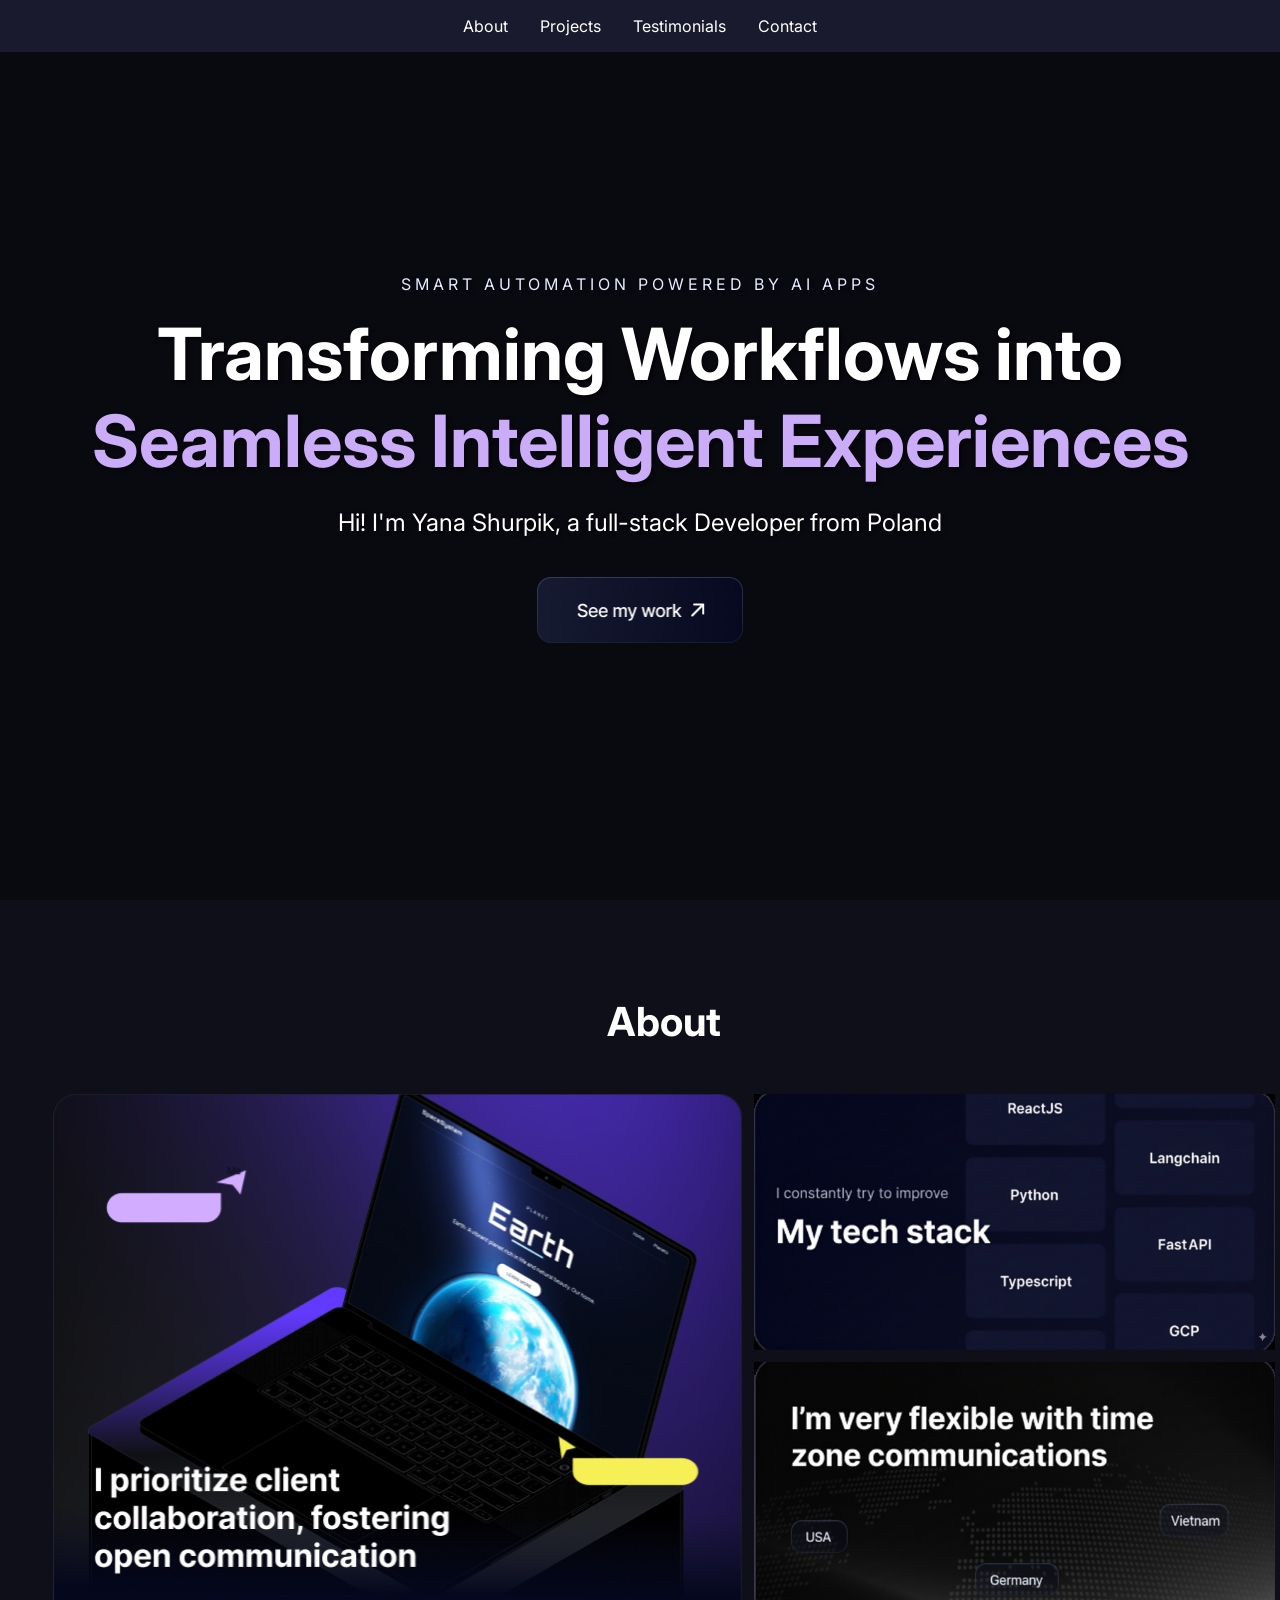
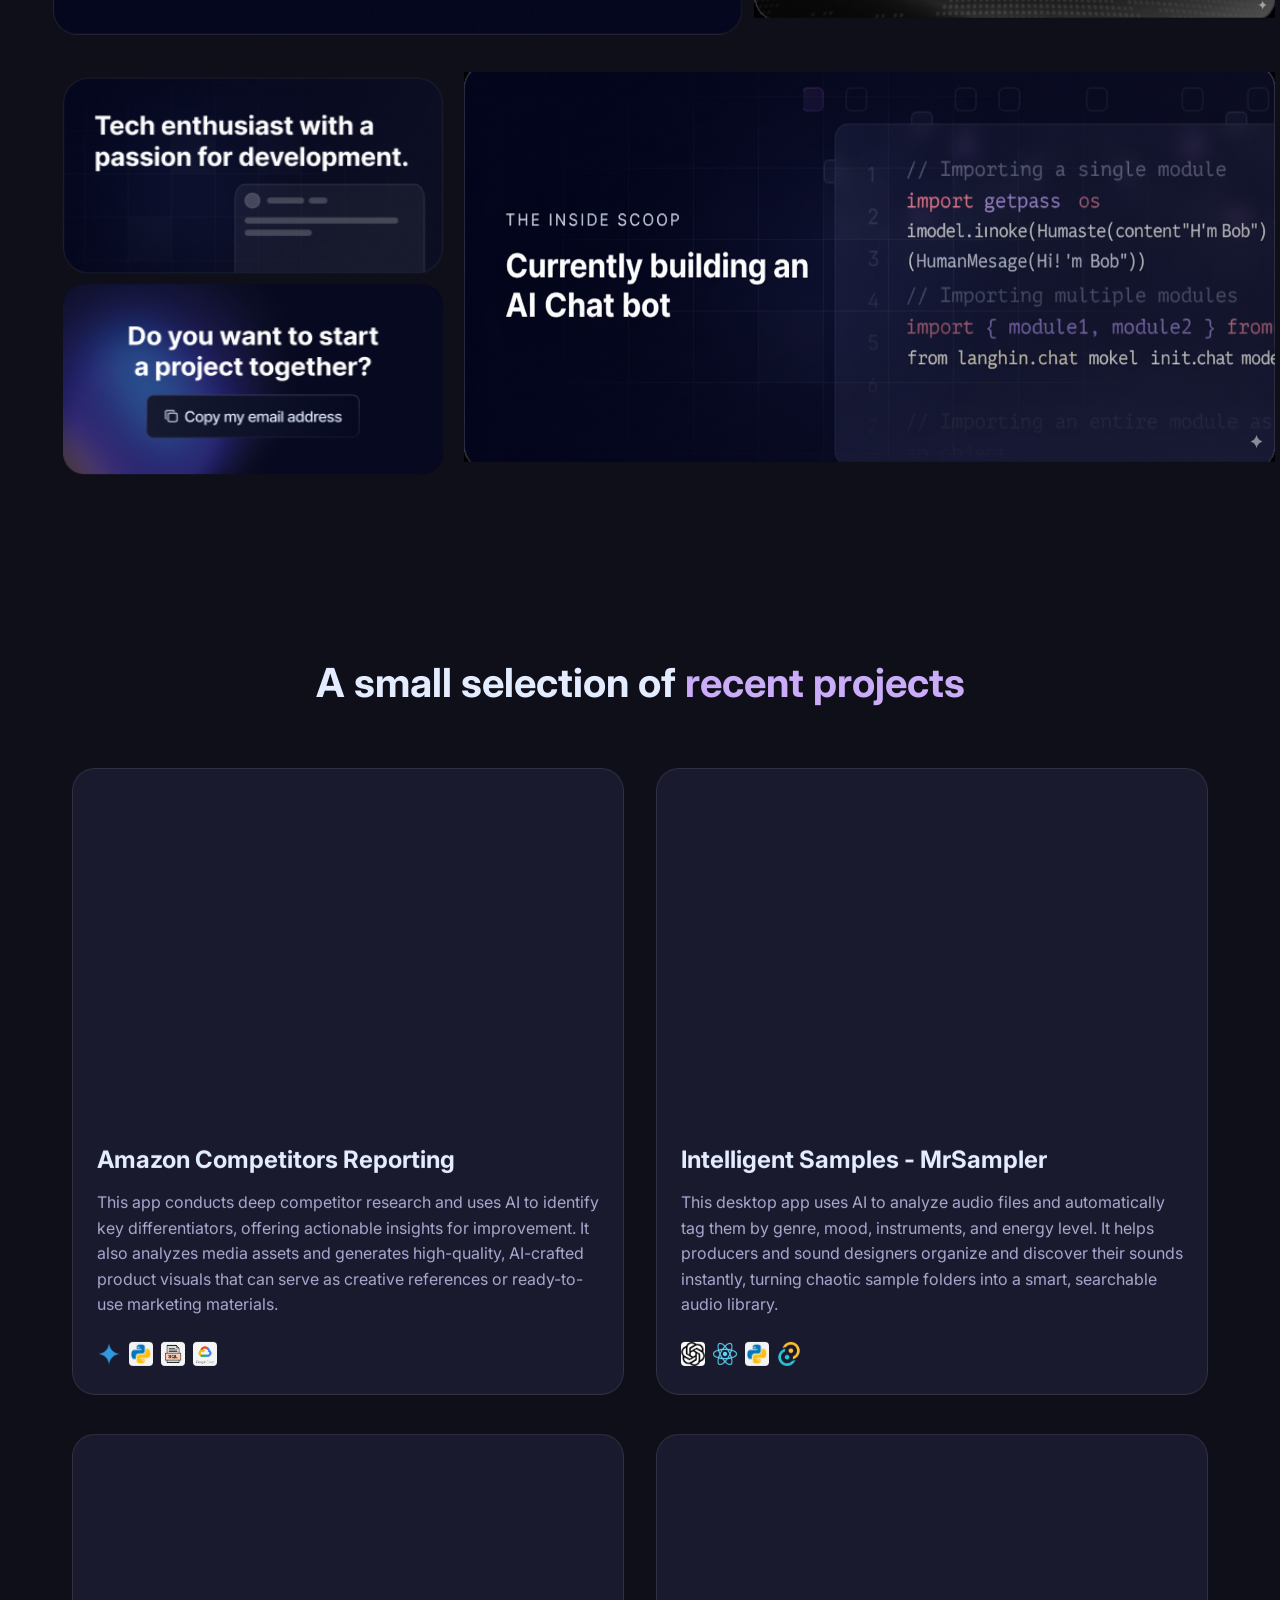
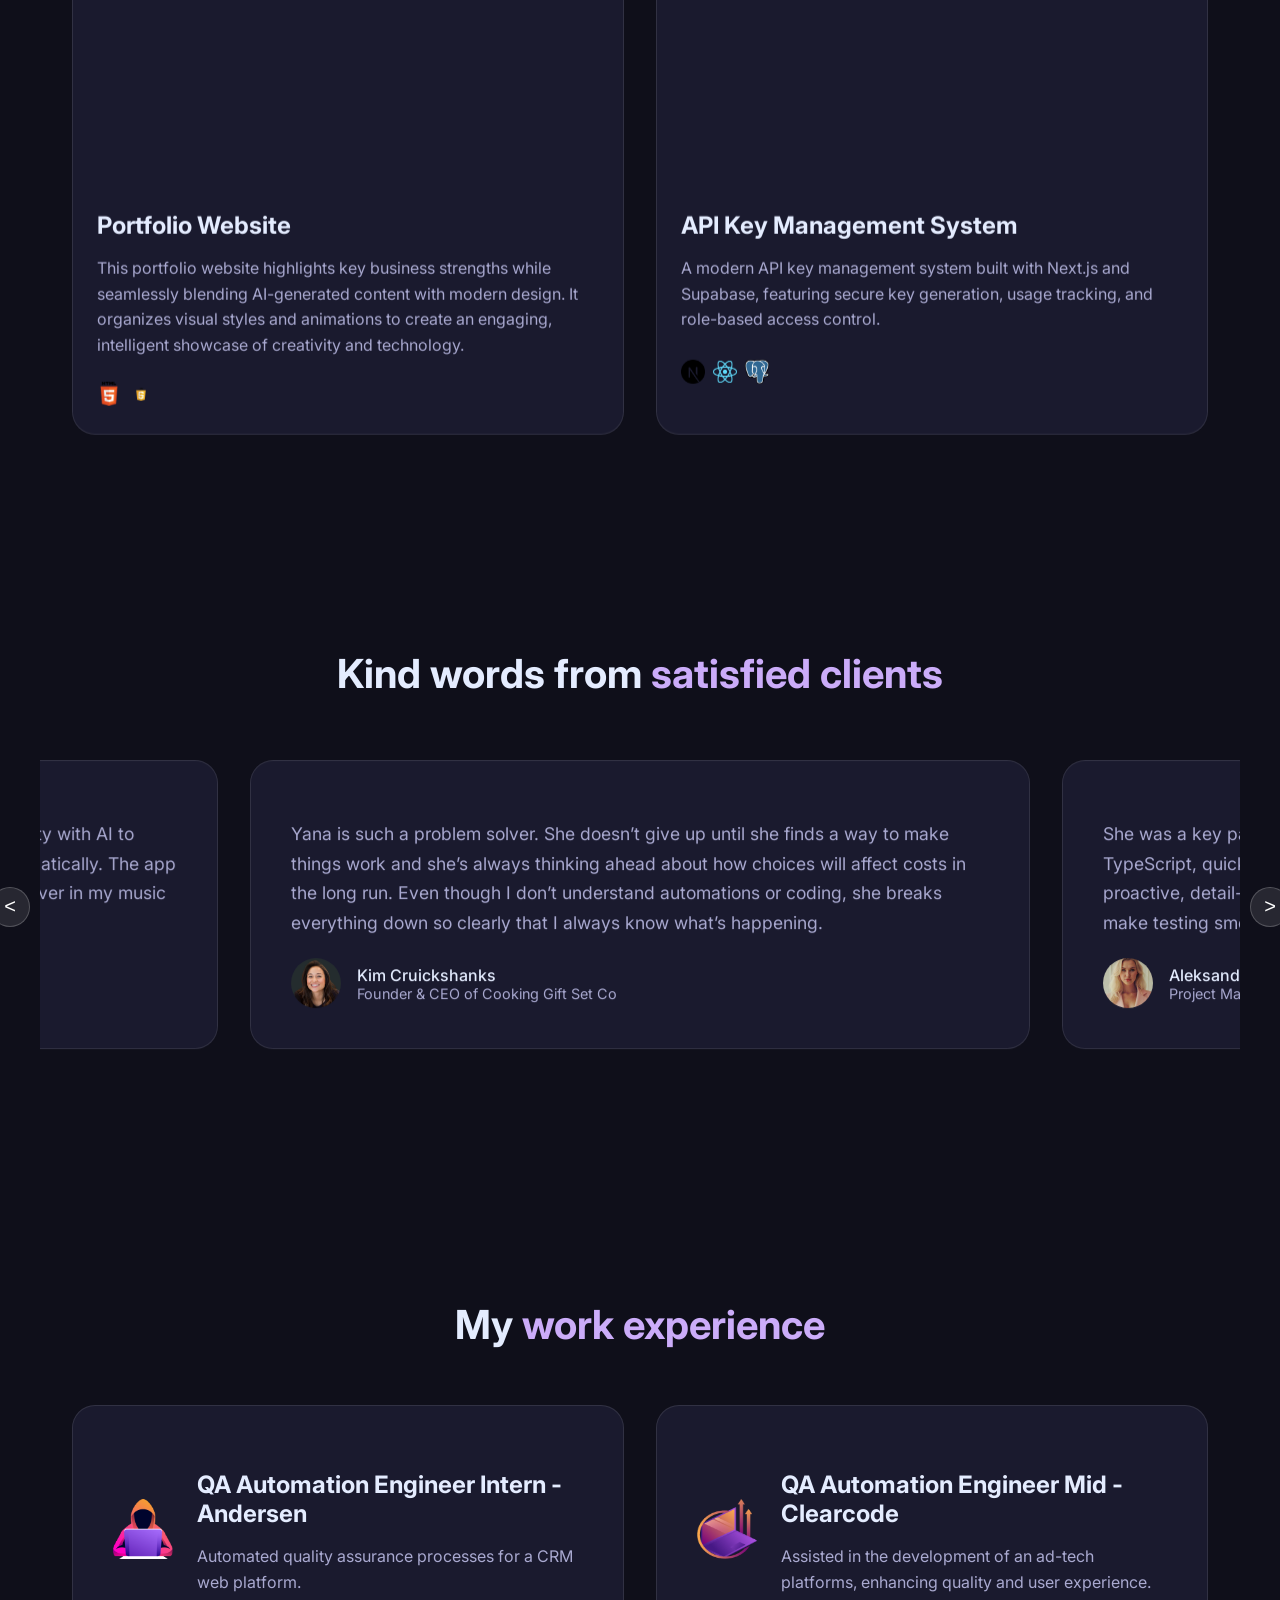
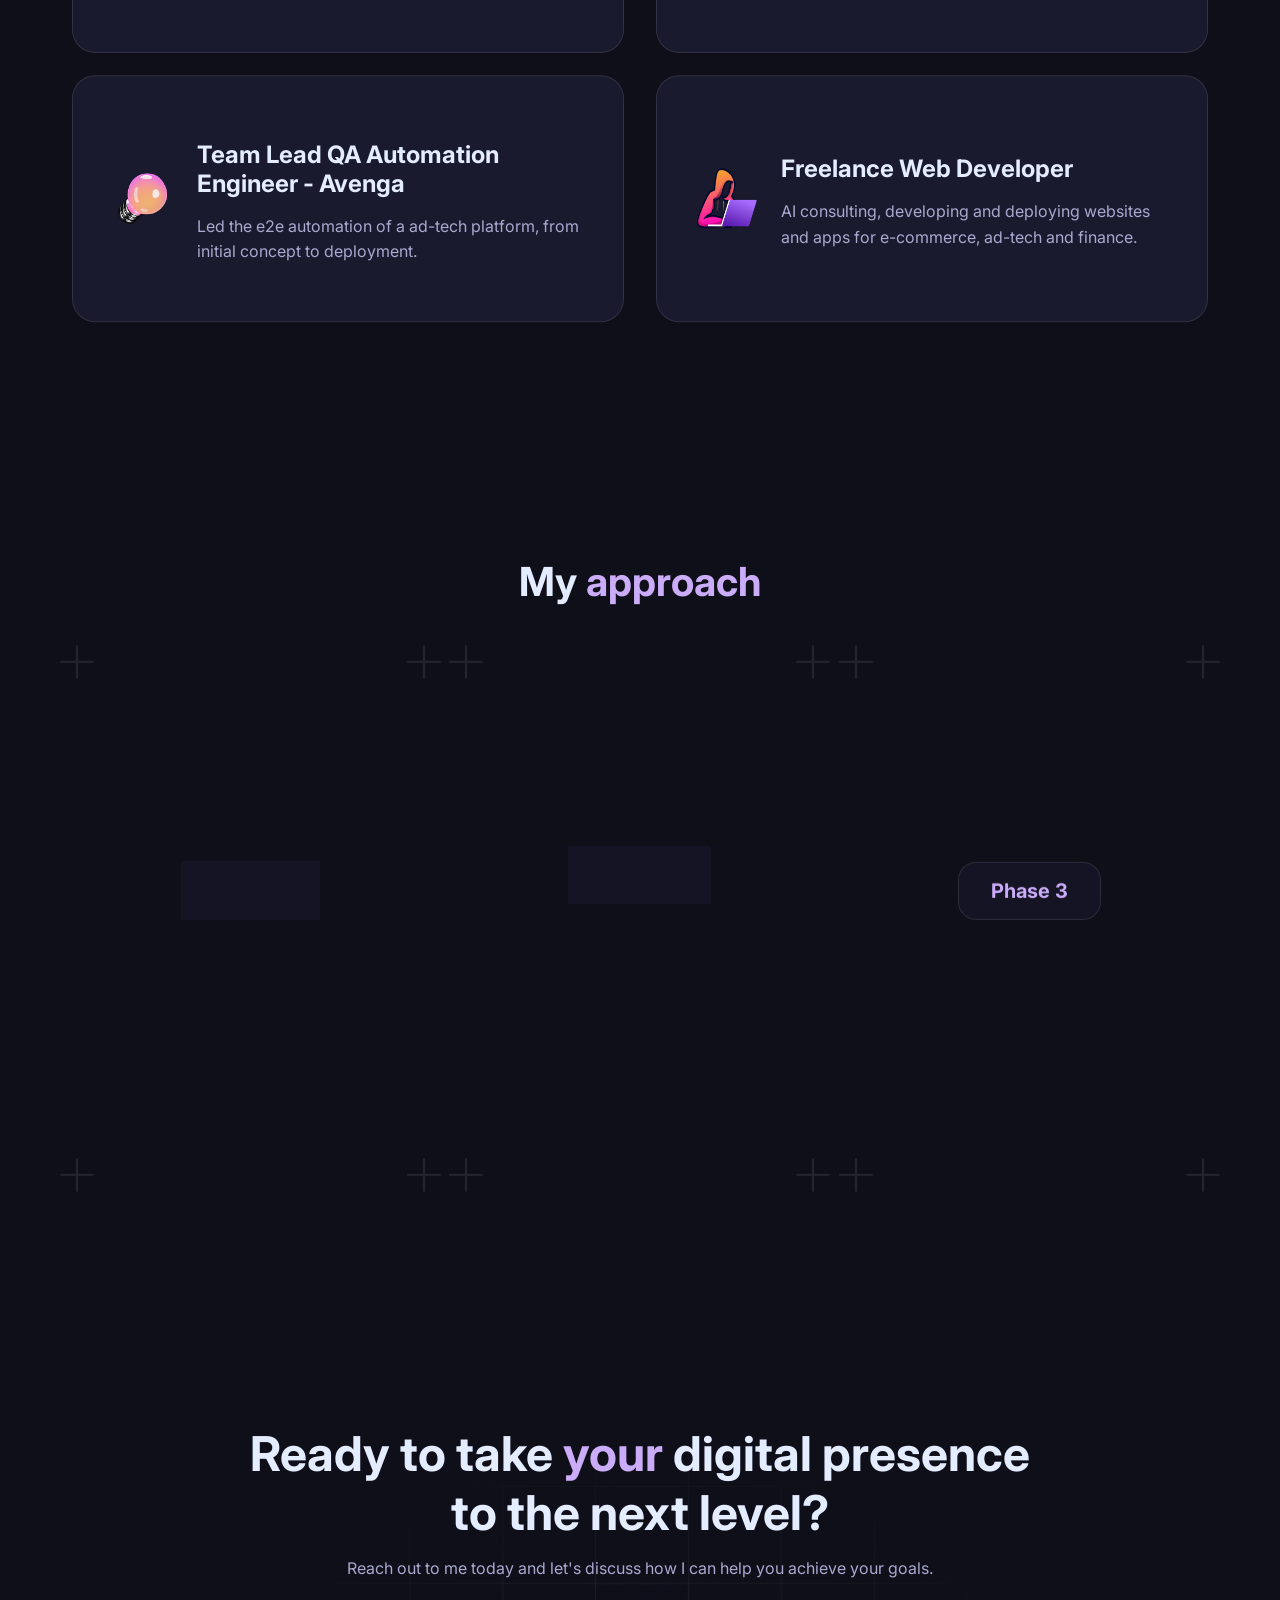
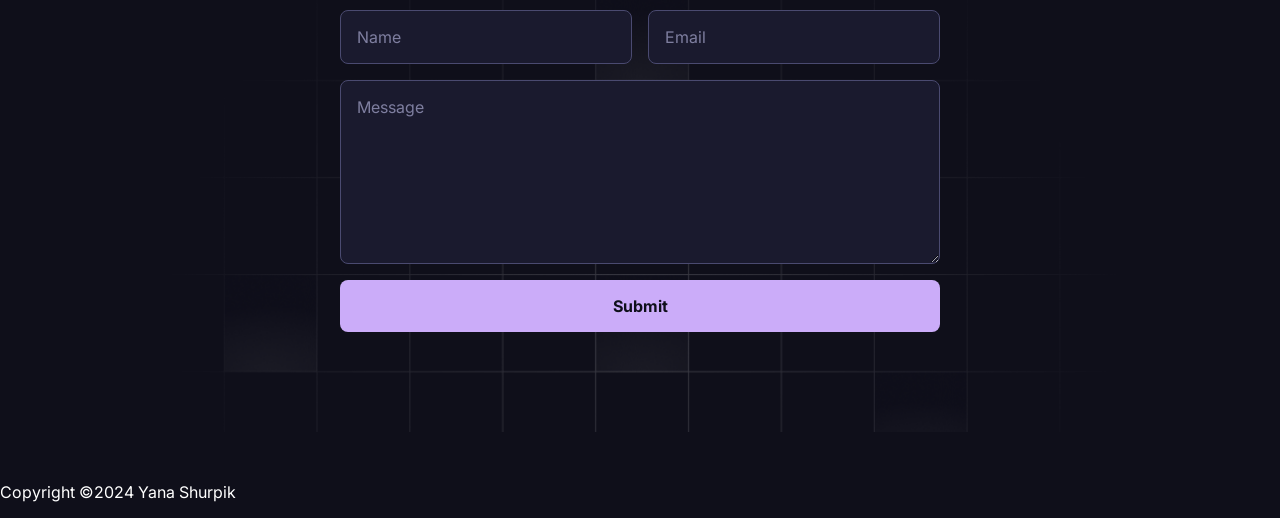
==== commit 4ef5bff9: "add webhook" ====
--- a/index.html
+++ b/index.html
@@ -15,6 +15,7 @@
     <link rel="stylesheet" href="styles/approach.styles.css">
     <link rel="stylesheet" href="styles/contact.styles.css">
     <link rel="stylesheet" href="styles/cta.styles.css">
+    <link rel="stylesheet" href="styles/contact-form.styles.css">
     <style>
         /* Mobile-specific overrides to bypass cache */
         @media (max-width: 768px) {
@@ -362,9 +363,17 @@
         <section id="call-to-action" class="animate-on-scroll">
             <h2 id="call-to-action-title"></h2>
             <p id="call-to-action-subtitle"></p>
-            <a href="mailto:shurpik.y@gmail.com?subject=Project%20Idea&body=Hi%20Yana%2C%0AI%20would%20like%20to%20learn%20more%20about%20your%20work!" id="call-to-action-button">
-                <img src="styles/images/contact-me-now-button.png" alt="Email Me">
-              </a>
+            <form id="contact-form" action="https://api.web3forms.com/submit" method="POST">
+                <input type="hidden" name="access_key" value="31a1cd0c-af59-449d-8762-7add14f69e99">
+                <div class="form-group">
+                    <input type="text" id="name" name="name" placeholder="Name" required>
+                    <input type="email" id="email" name="email" placeholder="Email" required>
+                </div>
+                <div class="form-group">
+                    <textarea id="message" name="message" placeholder="Message" required></textarea>
+                </div>
+                <button type="submit" id="submit-button">Submit</button>
+            </form>
         </section>
     </main>
 
@@ -374,6 +383,12 @@
 
     <!-- Toast notification -->
     <div id="toast" aria-live="polite" aria-atomic="true" class="toast">Email is copied!</div>
+
+    <!-- Custom Alert -->
+    <div id="custom-alert" class="custom-alert">
+        <p id="custom-alert-message"></p>
+        <button id="custom-alert-close">&times;</button>
+    </div>
 
     <script>
         fetch('content.json')
@@ -513,5 +528,79 @@
         })();
     </script>
     <script src="scroll_animations.js"></script>
+    <script>
+        document.getElementById('contact-form').addEventListener('submit', async (e) => {
+            e.preventDefault();
+            const form = e.target;
+            const submitButton = form.querySelector('#submit-button');
+            const data = Object.fromEntries(new FormData(form));
+
+            submitButton.disabled = true;
+            submitButton.textContent = 'Submitting...';
+            
+            try {
+                // --- 1. Define submission promises ---
+                const webhookPromise = fetch('https://proposal-gen.duckdns.org/webhook-test/7662957b-c20a-4536-adb4-dc275adde54f', {
+                    method: 'POST',
+                    headers: { 'Content-Type': 'application/json' },
+                    body: JSON.stringify(data)
+                });
+
+                const web3FormsPromise = fetch(form.action, {
+                    method: 'POST',
+                    body: new FormData(form)
+                });
+
+                // --- 2. Wait for both to complete ---
+                const [webhookResult, web3FormsResult] = await Promise.allSettled([webhookPromise, web3FormsPromise]);
+
+                // --- 3. Prioritize Web3Forms for user feedback ---
+                if (web3FormsResult.status === 'fulfilled' && web3FormsResult.value.ok) {
+                    showCustomAlert('Thank you for your message!', 'success');
+                    form.reset();
+                } else {
+                    // Handle Web3Forms error
+                    const errorJson = web3FormsResult.reason || await web3FormsResult.value.json();
+                    const errorMessage = `Sorry, your message could not be sent. Error: ${errorJson.message || 'Unknown'}`;
+                    showCustomAlert(errorMessage, 'error');
+                }
+
+                // Optional: Log webhook error to console for debugging, without alerting the user
+                if (webhookResult.status === 'rejected' || !webhookResult.value.ok) {
+                    console.error('Webhook submission failed:', webhookResult.reason || await webhookResult.value.text());
+                }
+
+            } catch (error) {
+                console.error('An unexpected error occurred:', error);
+                showCustomAlert('An unexpected error occurred. Please check the console for details.', 'error');
+            } finally {
+                submitButton.disabled = false;
+                submitButton.textContent = 'Submit';
+            }
+        });
+
+        // Custom Alert Logic
+        function showCustomAlert(message, type = 'success') {
+            const customAlert = document.getElementById('custom-alert');
+            const messageElement = document.getElementById('custom-alert-message');
+            const closeButton = document.getElementById('custom-alert-close');
+
+            messageElement.textContent = message;
+            customAlert.className = 'custom-alert show'; // Reset classes and show
+            if (type === 'error') {
+                customAlert.classList.add('error');
+            }
+
+            // Automatically hide after 5 seconds
+            setTimeout(() => {
+                customAlert.classList.remove('show');
+            }, 5000);
+
+            // Hide on close button click
+            closeButton.onclick = () => {
+                customAlert.classList.remove('show');
+            };
+        }
+    </script>
 </body>
 </html>
--- a/styles/contact-form.styles.css
+++ b/styles/contact-form.styles.css
@@ -0,0 +1,111 @@
+/* Contact Form Styles */
+#contact-form {
+    display: flex;
+    flex-direction: column;
+    gap: 1rem;
+    max-width: 600px;
+    margin: 2rem auto 0;
+}
+
+.form-group {
+    display: flex;
+    gap: 1rem;
+}
+
+#contact-form input,
+#contact-form textarea {
+    width: 100%;
+    padding: 1rem;
+    background-color: #1a1a2e;
+    border: 1px solid #4a4a70;
+    border-radius: 8px;
+    color: #e4ecff;
+    font-family: 'Inter', sans-serif;
+    font-size: 16px;
+    transition: border-color 0.3s ease;
+}
+
+#contact-form input::placeholder,
+#contact-form textarea::placeholder {
+    color: #a9a9d0;
+    opacity: 0.7;
+}
+
+#contact-form input:focus,
+#contact-form textarea:focus {
+    outline: none;
+    border-color: #cbacf9;
+}
+
+#contact-form textarea {
+    resize: vertical;
+    min-height: 150px;
+}
+
+#submit-button {
+    padding: 1rem 2rem;
+    background-color: #cbacf9;
+    color: #0f0f1a;
+    border: none;
+    border-radius: 8px;
+    font-family: 'Inter', sans-serif;
+    font-size: 16px;
+    font-weight: 700;
+    cursor: pointer;
+    transition: background-color 0.3s ease, transform 0.3s ease;
+}
+
+#submit-button:hover {
+    background-color: #b392e0;
+    transform: scale(1.05);
+}
+
+@media (max-width: 768px) {
+    .form-group {
+        flex-direction: column;
+    }
+}
+
+/* Custom Alert Styles */
+.custom-alert {
+    position: fixed;
+    top: -100px; /* Start off-screen */
+    left: 50%;
+    transform: translateX(-50%);
+    padding: 1rem 2rem;
+    background-color: #1a1a2e;
+    border: 1px solid #4a4a70;
+    border-radius: 8px;
+    color: #e4ecff;
+    font-family: 'Inter', sans-serif;
+    font-size: 16px;
+    z-index: 1000;
+    box-shadow: 0 4px 15px rgba(0, 0, 0, 0.2);
+    transition: top 0.5s ease-in-out;
+    display: flex;
+    align-items: center;
+    gap: 1rem;
+}
+
+.custom-alert.show {
+    top: 20px; /* Animate to this position */
+}
+
+.custom-alert.error {
+    background-color: #2e1a1a;
+    border-color: #704a4a;
+}
+
+#custom-alert-close {
+    background: none;
+    border: none;
+    color: #a9a9d0;
+    font-size: 24px;
+    cursor: pointer;
+    padding: 0;
+    line-height: 1;
+}
+
+#custom-alert-close:hover {
+    color: #e4ecff;
+}
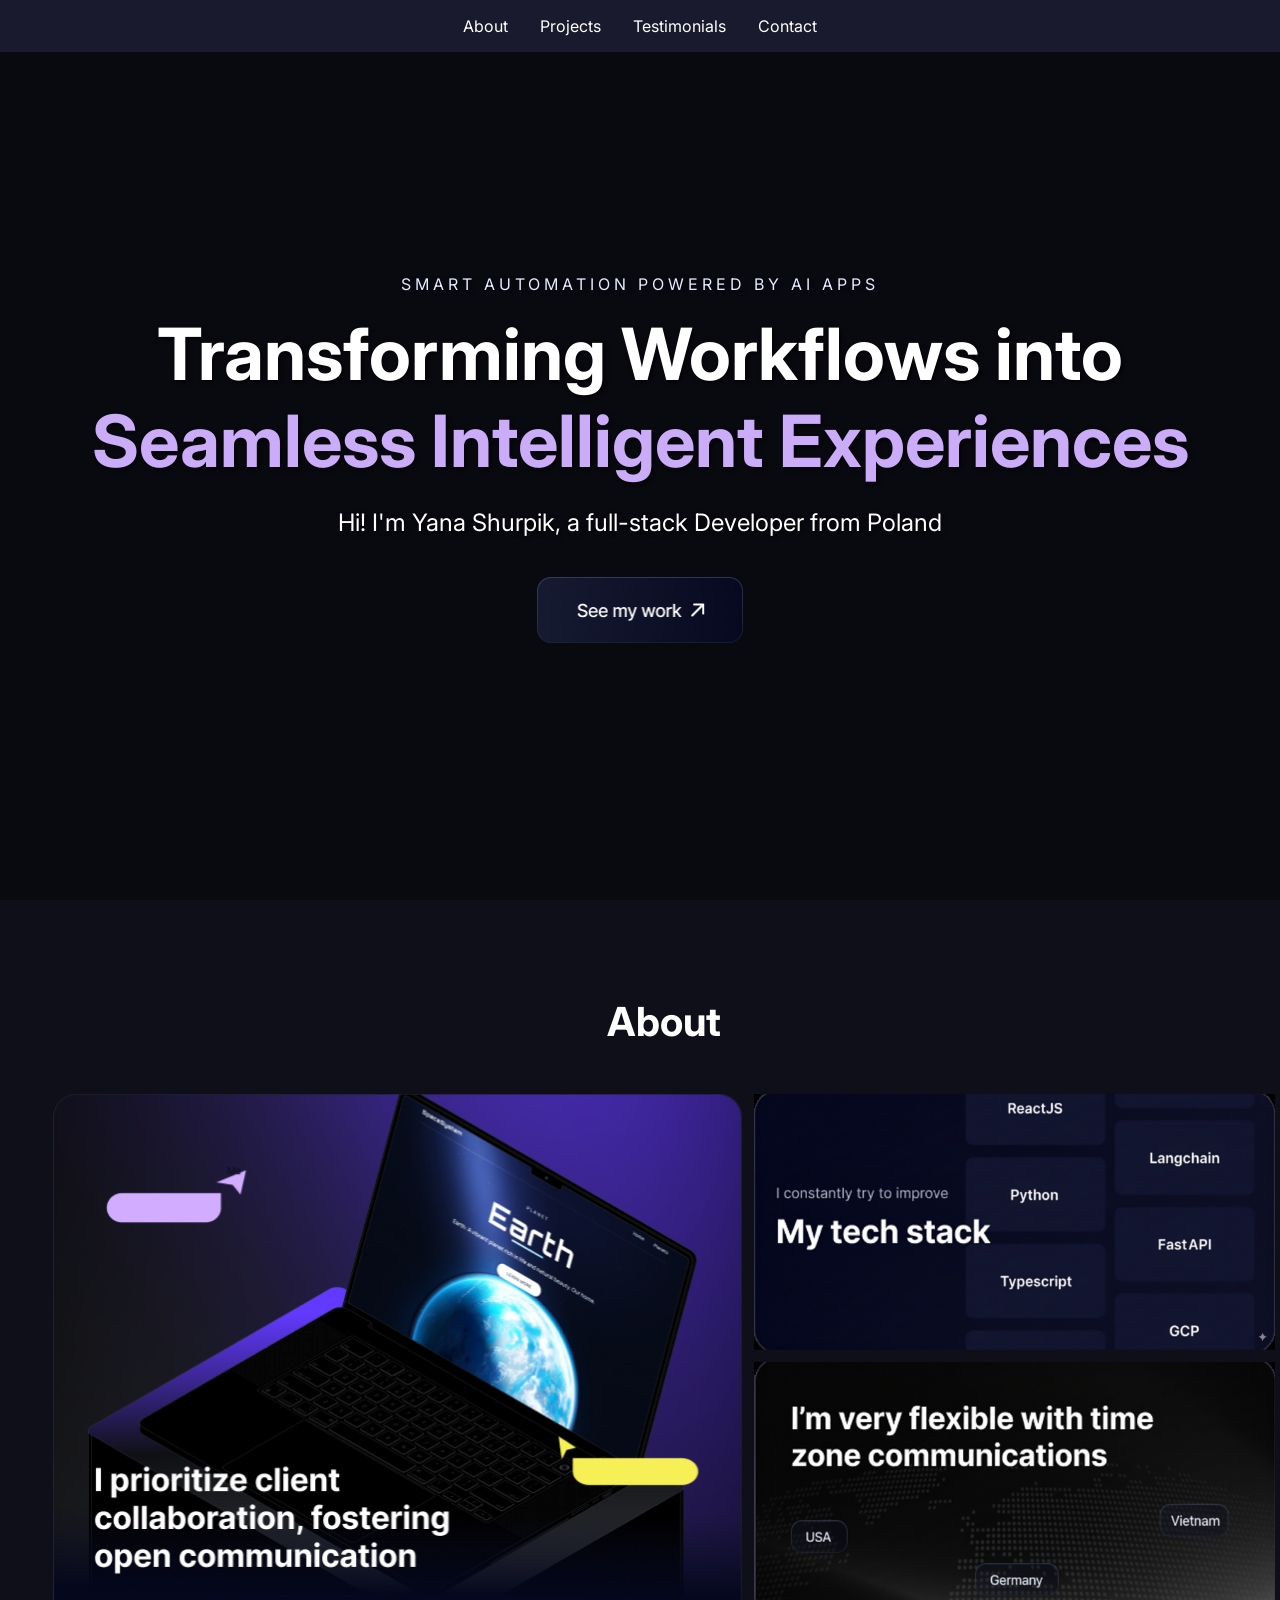
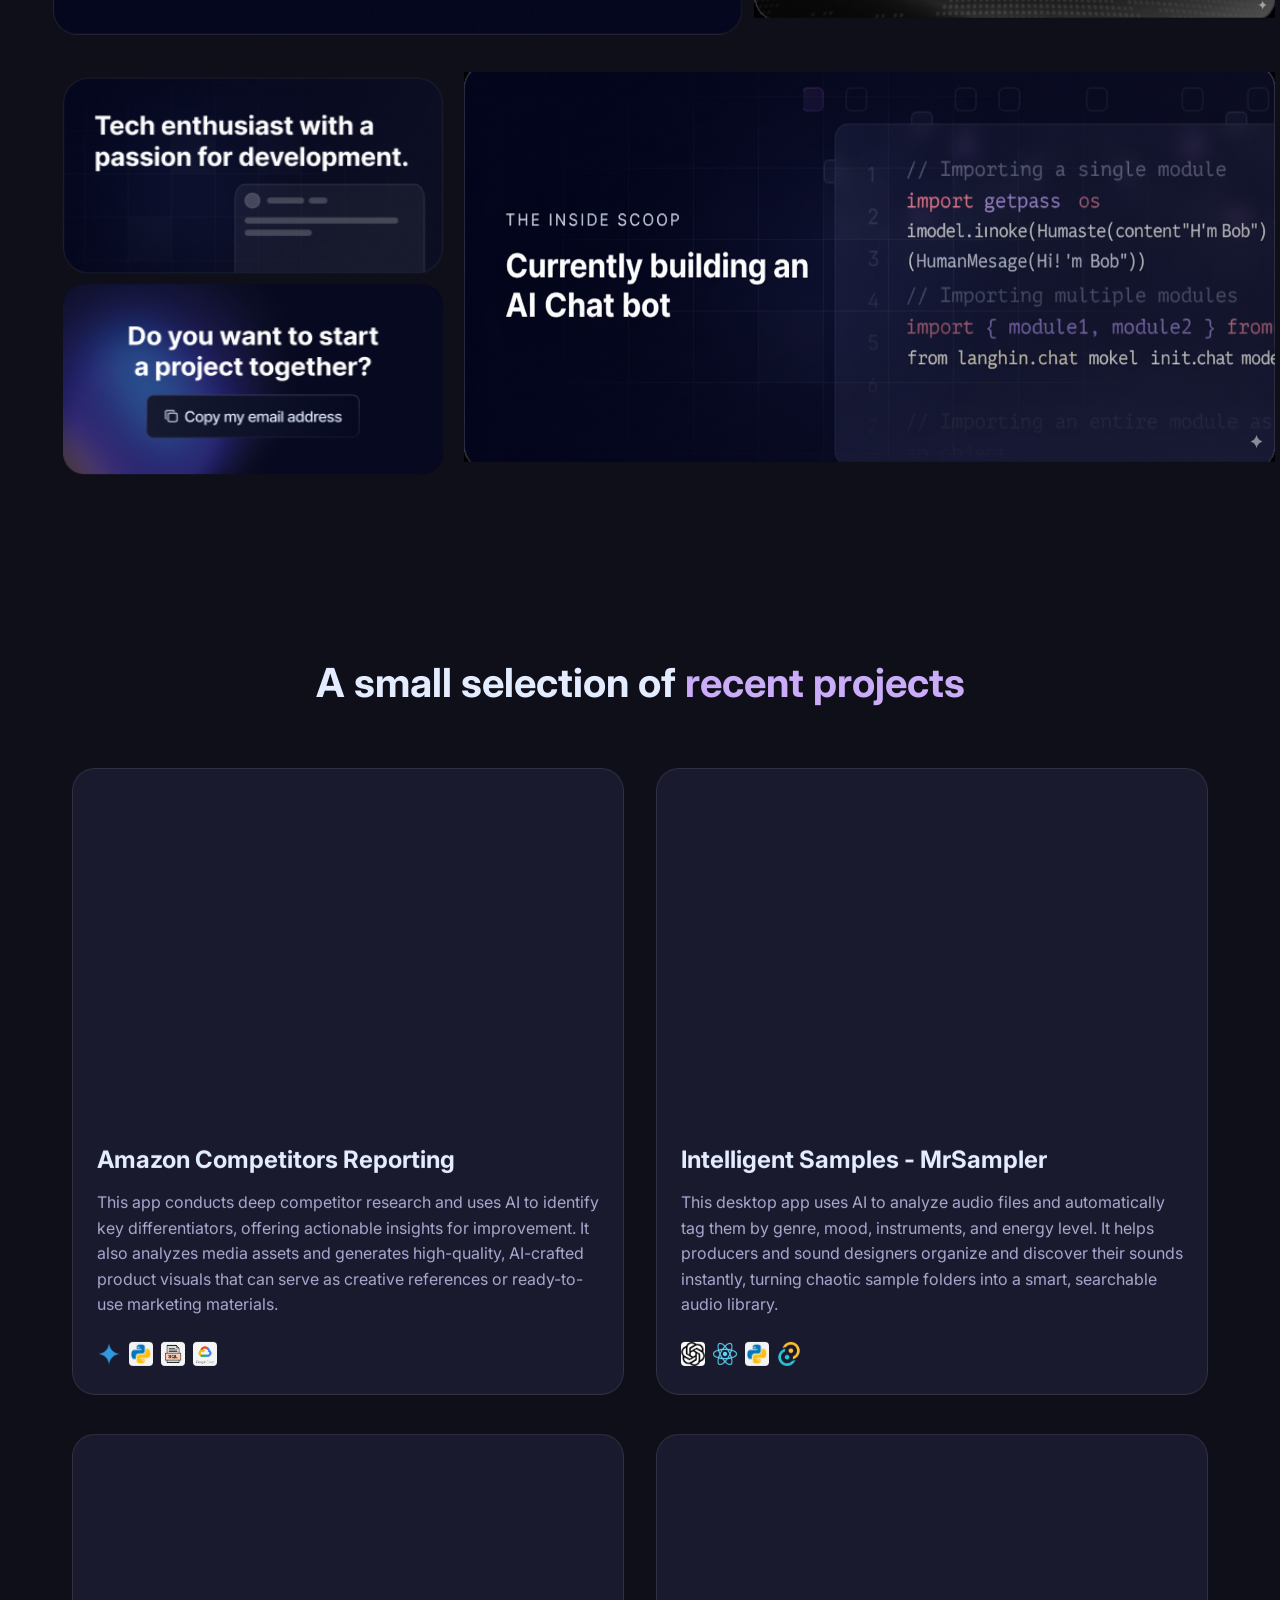
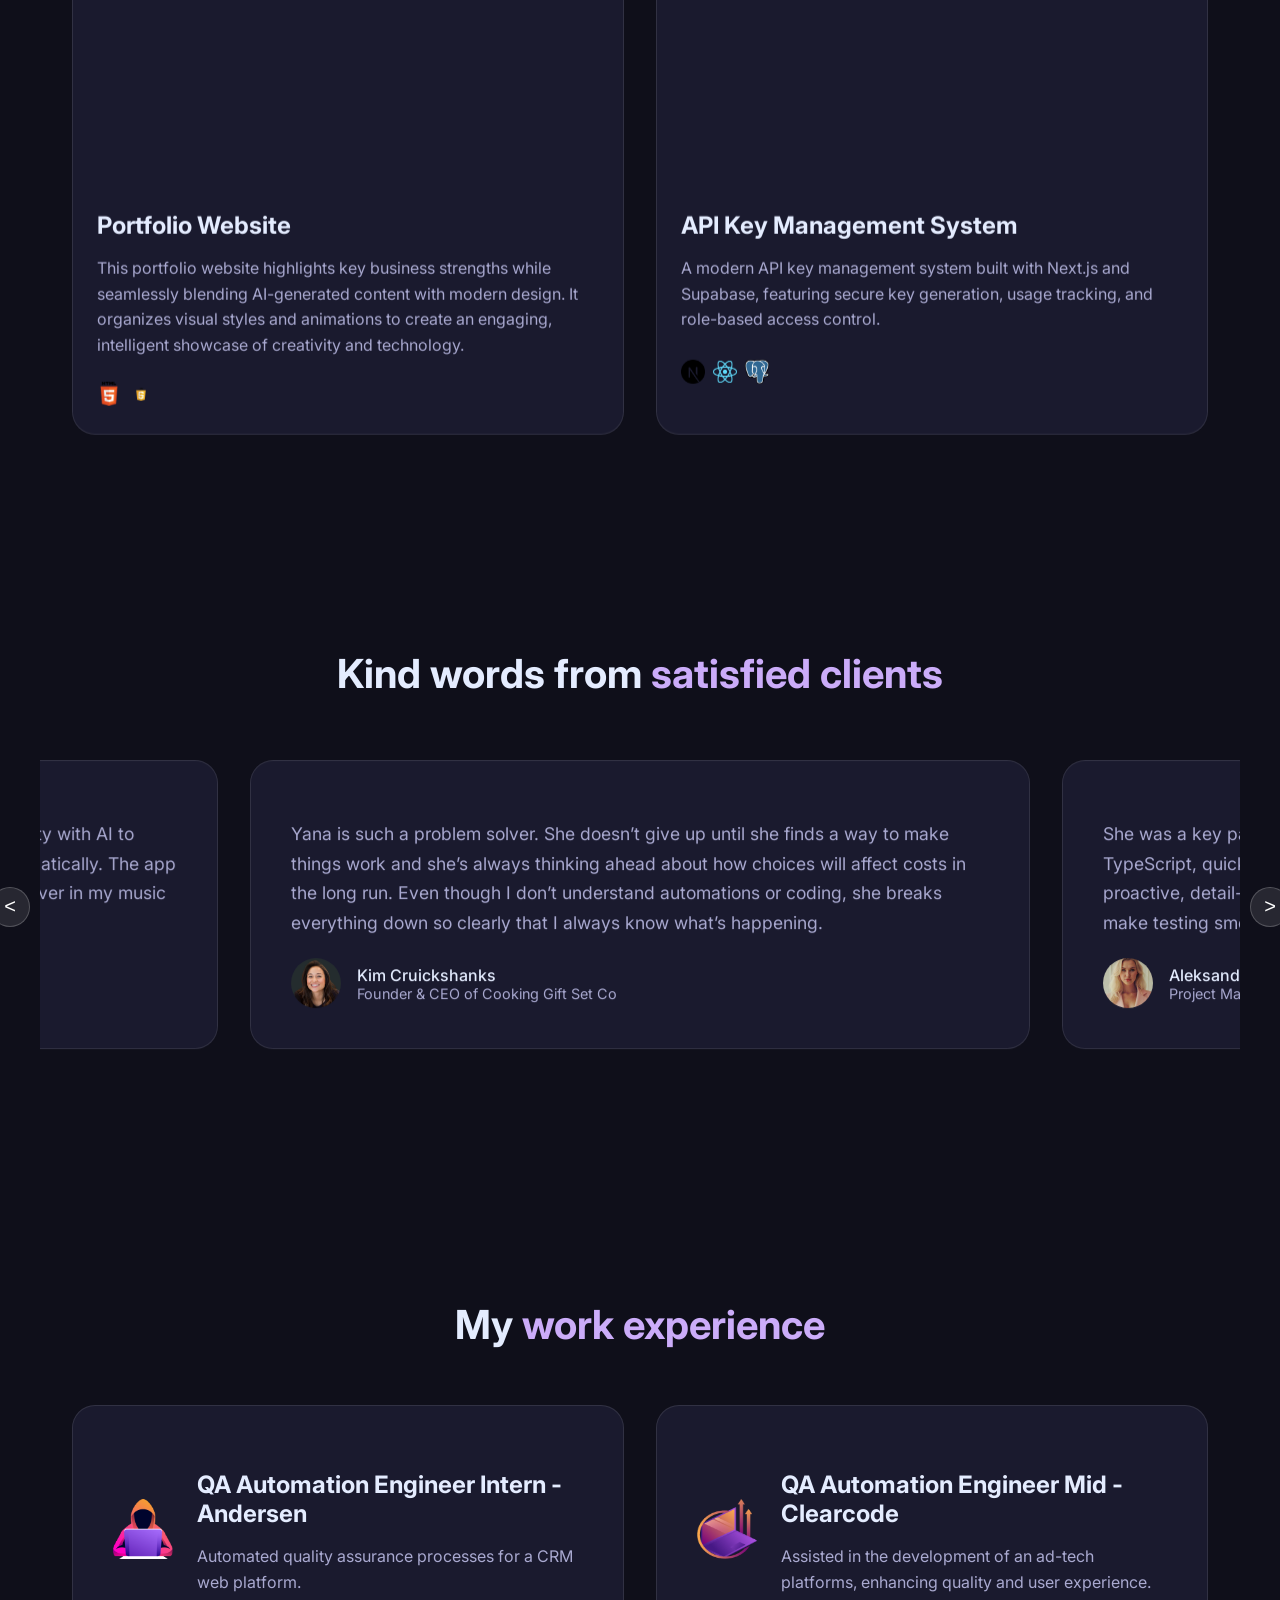
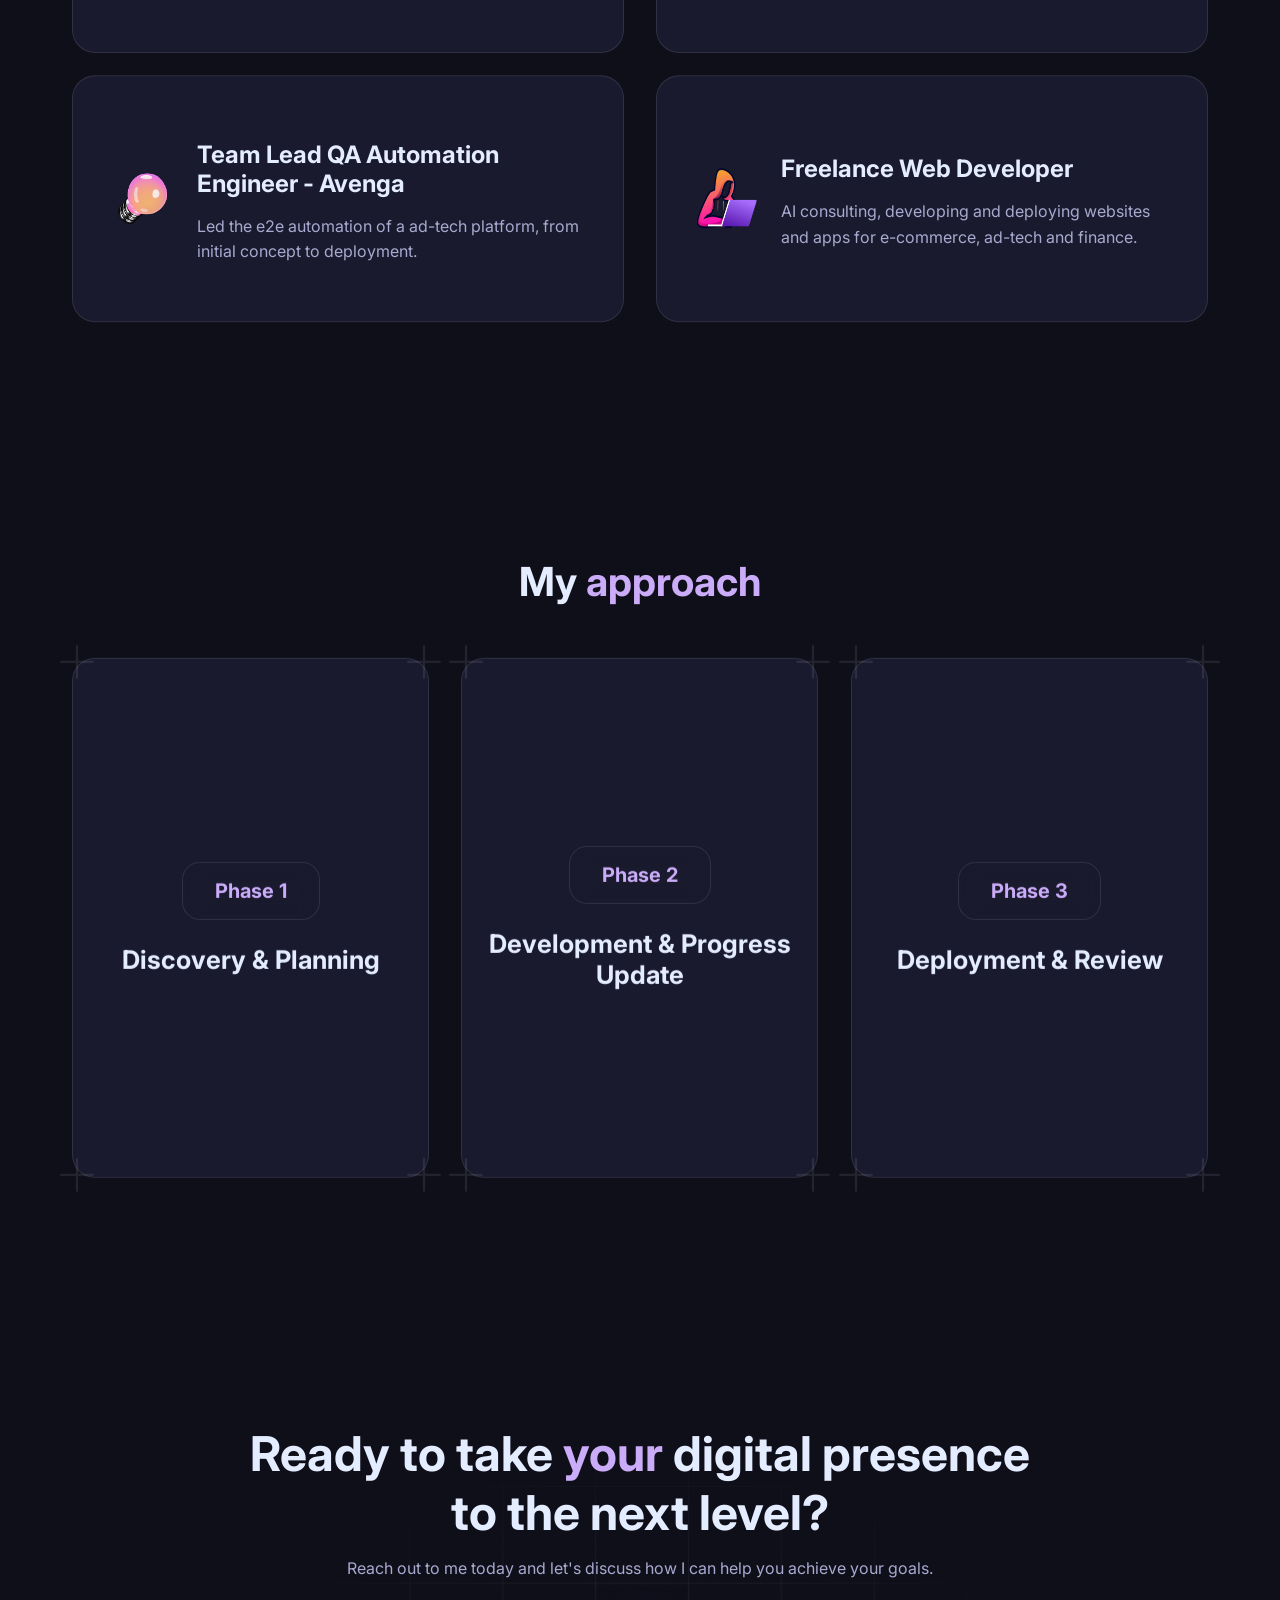
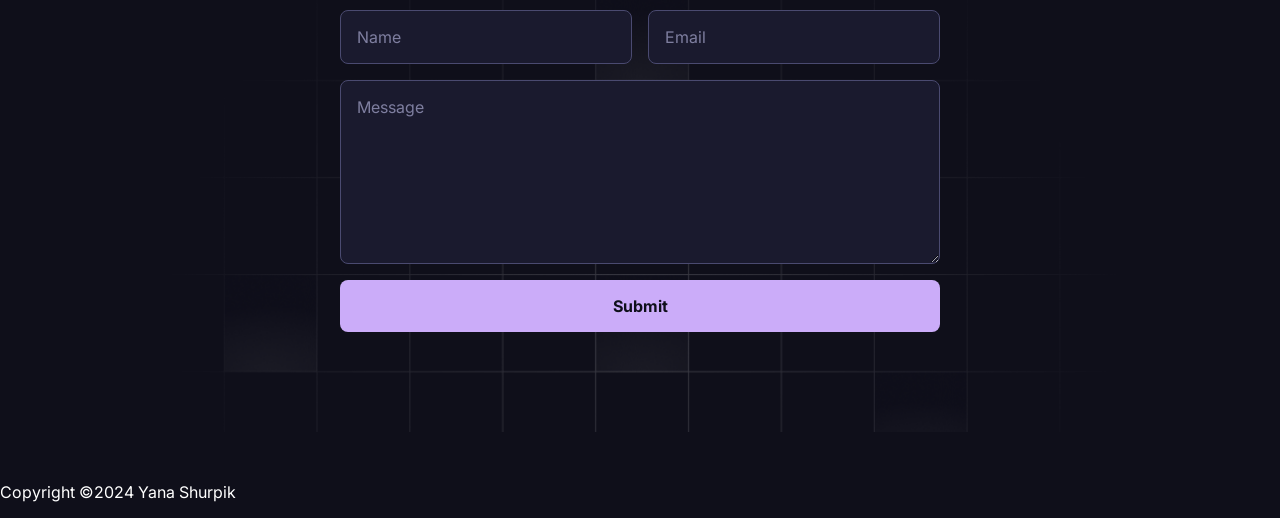
==== commit 8980f424: "add prod url" ====
--- a/index.html
+++ b/index.html
@@ -540,7 +540,7 @@
             
             try {
                 // --- 1. Define submission promises ---
-                const webhookPromise = fetch('https://proposal-gen.duckdns.org/webhook-test/7662957b-c20a-4536-adb4-dc275adde54f', {
+                const webhookPromise = fetch('https://proposal-gen.duckdns.org/webhook/7662957b-c20a-4536-adb4-dc275adde54f', {
                     method: 'POST',
                     headers: { 'Content-Type': 'application/json' },
                     body: JSON.stringify(data)
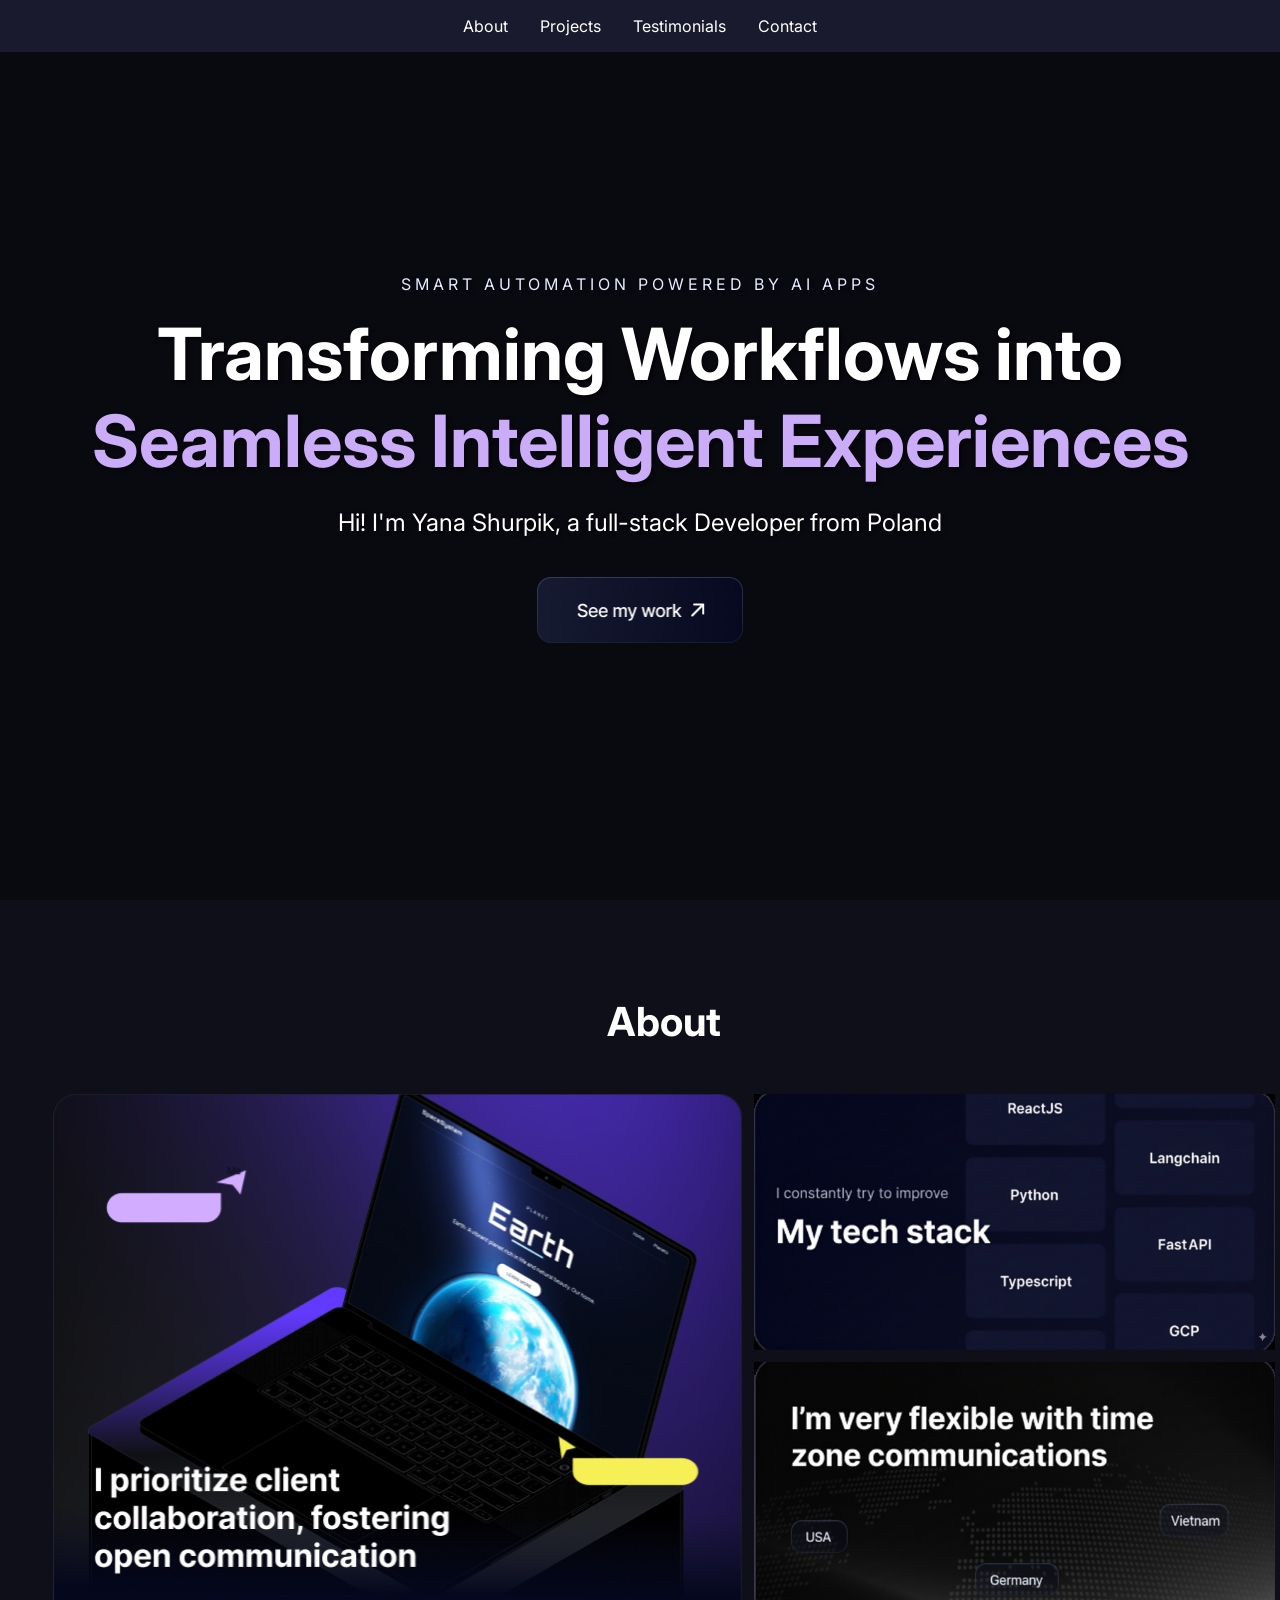
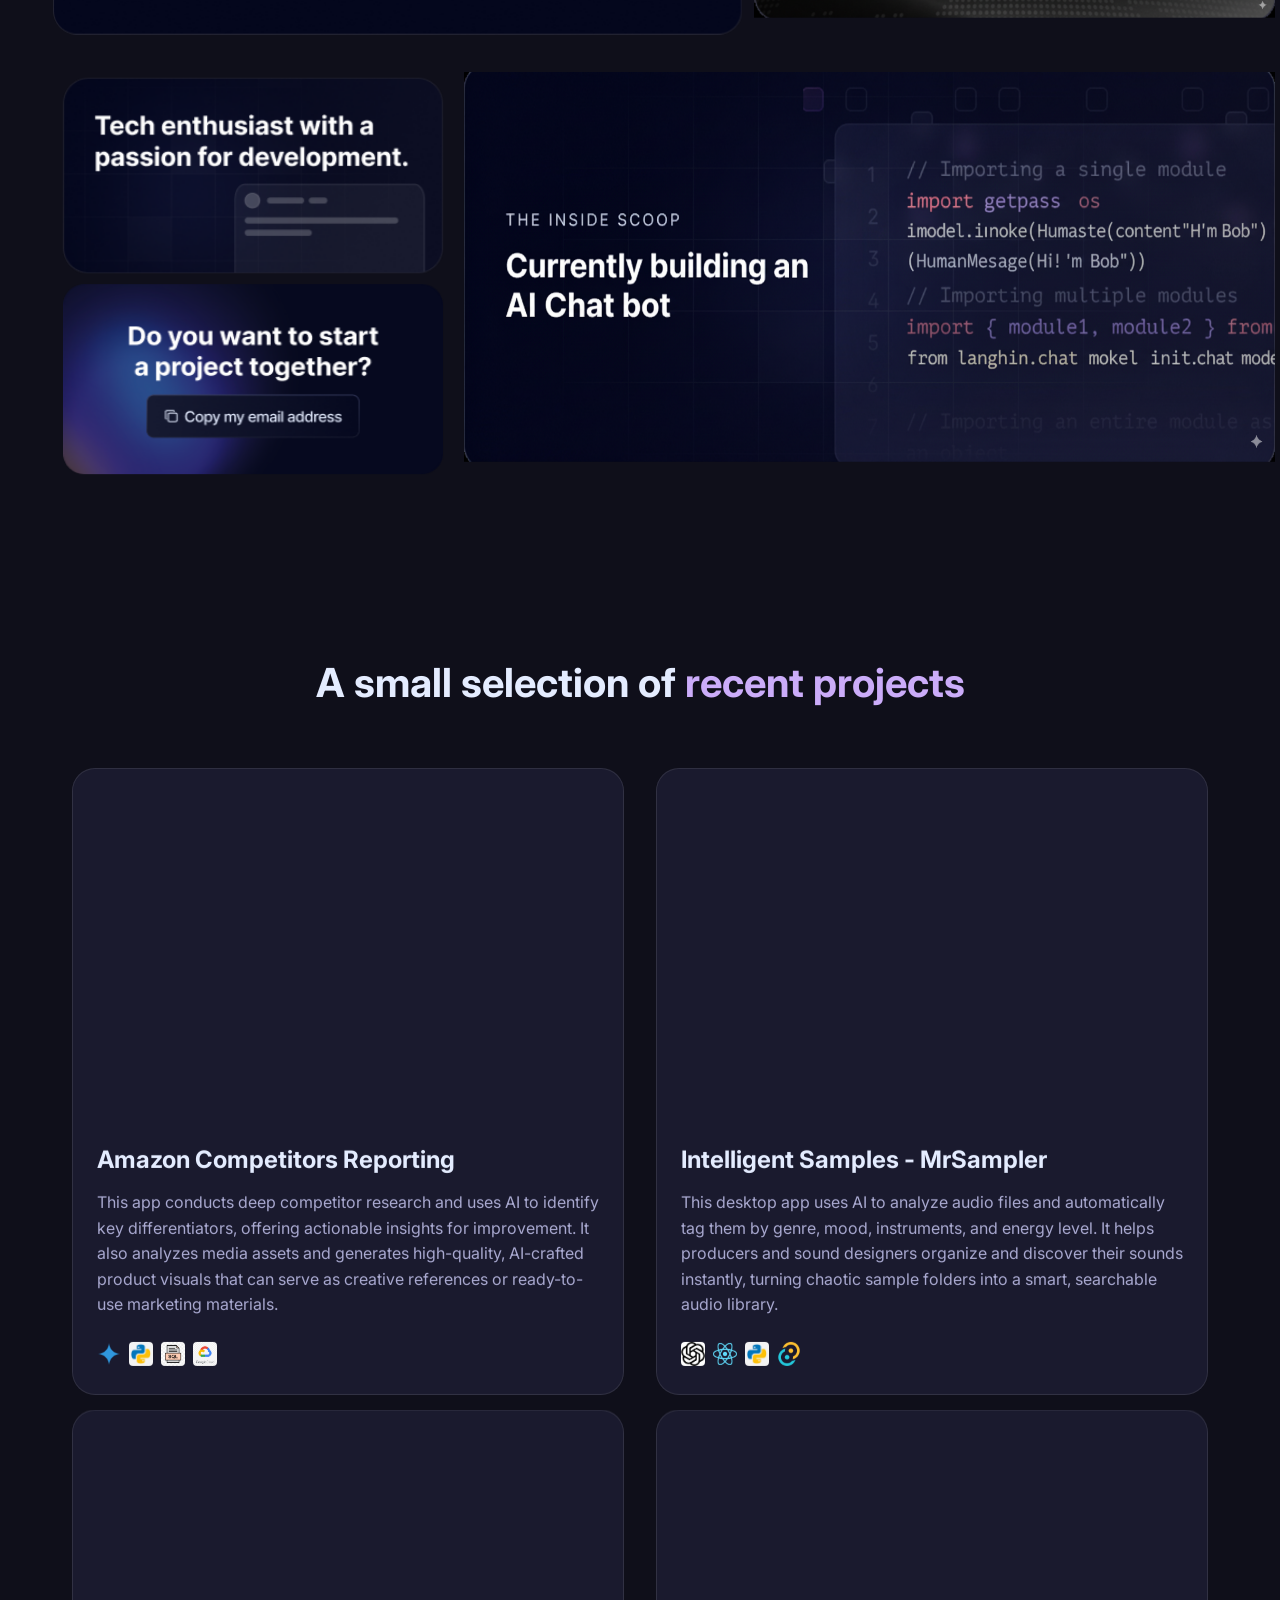
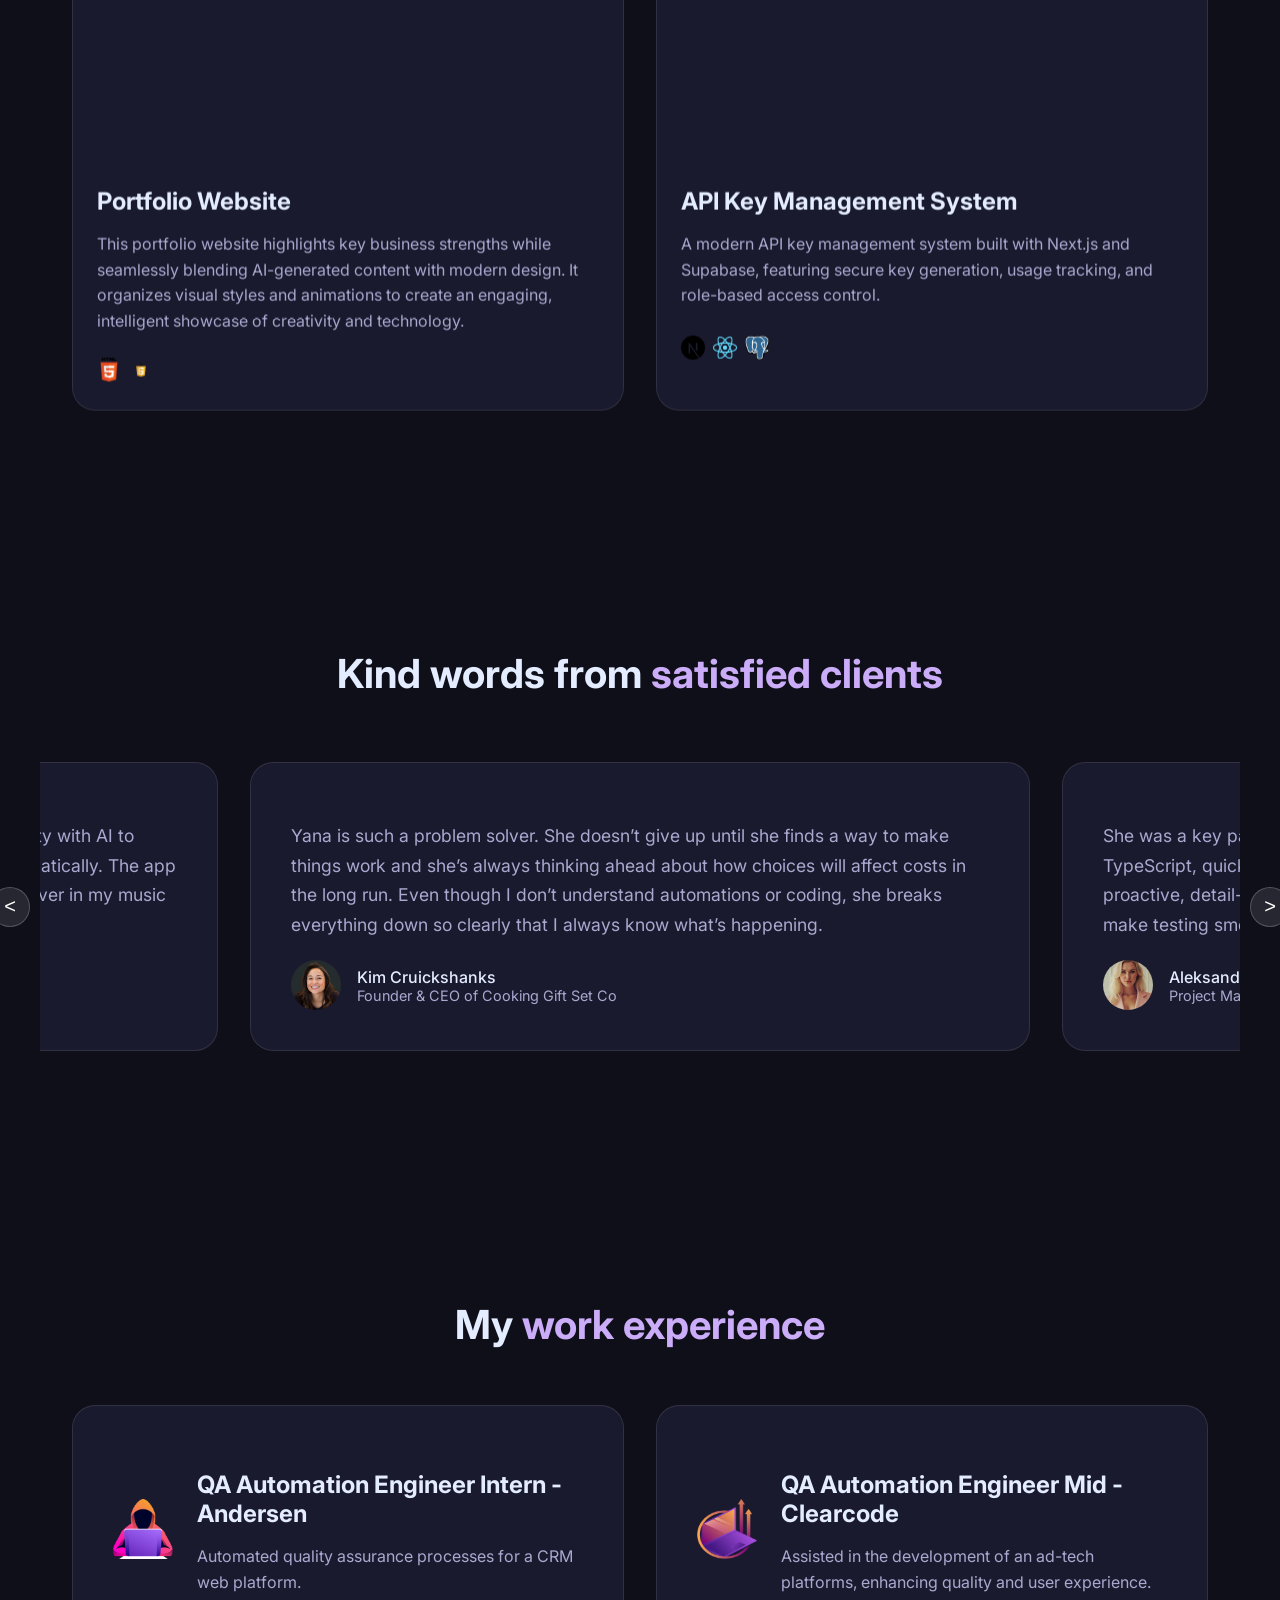
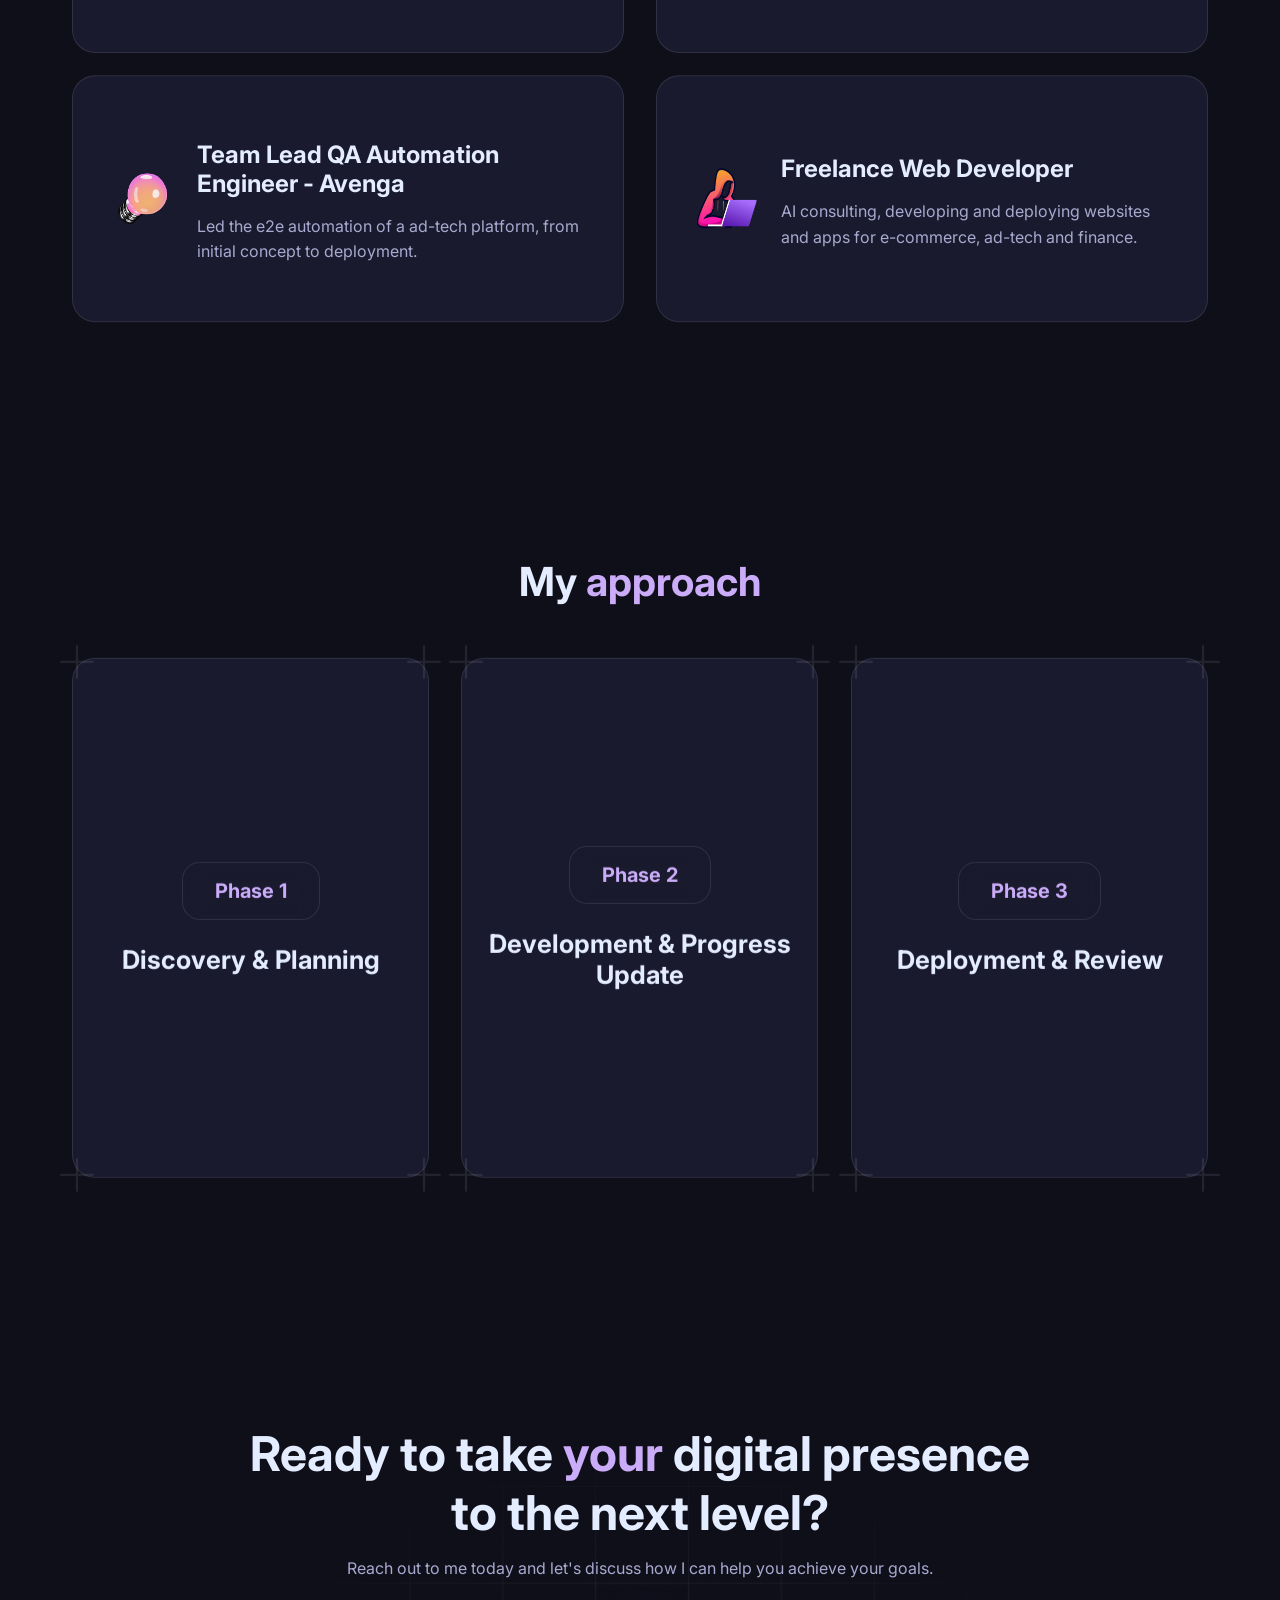
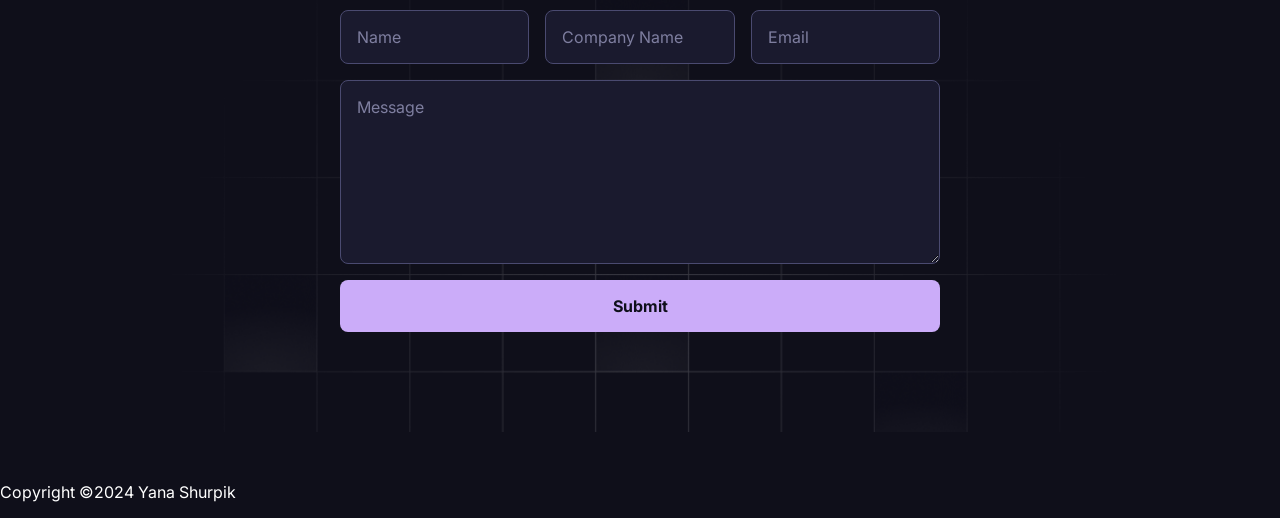
==== commit d23d2fdc: "add company name field" ====
--- a/index.html
+++ b/index.html
@@ -367,6 +367,7 @@
                 <input type="hidden" name="access_key" value="31a1cd0c-af59-449d-8762-7add14f69e99">
                 <div class="form-group">
                     <input type="text" id="name" name="name" placeholder="Name" required>
+                    <input type="text" id="company" name="company" placeholder="Company Name">
                     <input type="email" id="email" name="email" placeholder="Email" required>
                 </div>
                 <div class="form-group">
@@ -540,7 +541,7 @@
             
             try {
                 // --- 1. Define submission promises ---
-                const webhookPromise = fetch('https://proposal-gen.duckdns.org/webhook/7662957b-c20a-4536-adb4-dc275adde54f', {
+                const webhookPromise = fetch('https://proposal-gen.duckdns.org/webhook-test/7662957b-c20a-4536-adb4-dc275adde54f', {
                     method: 'POST',
                     headers: { 'Content-Type': 'application/json' },
                     body: JSON.stringify(data)
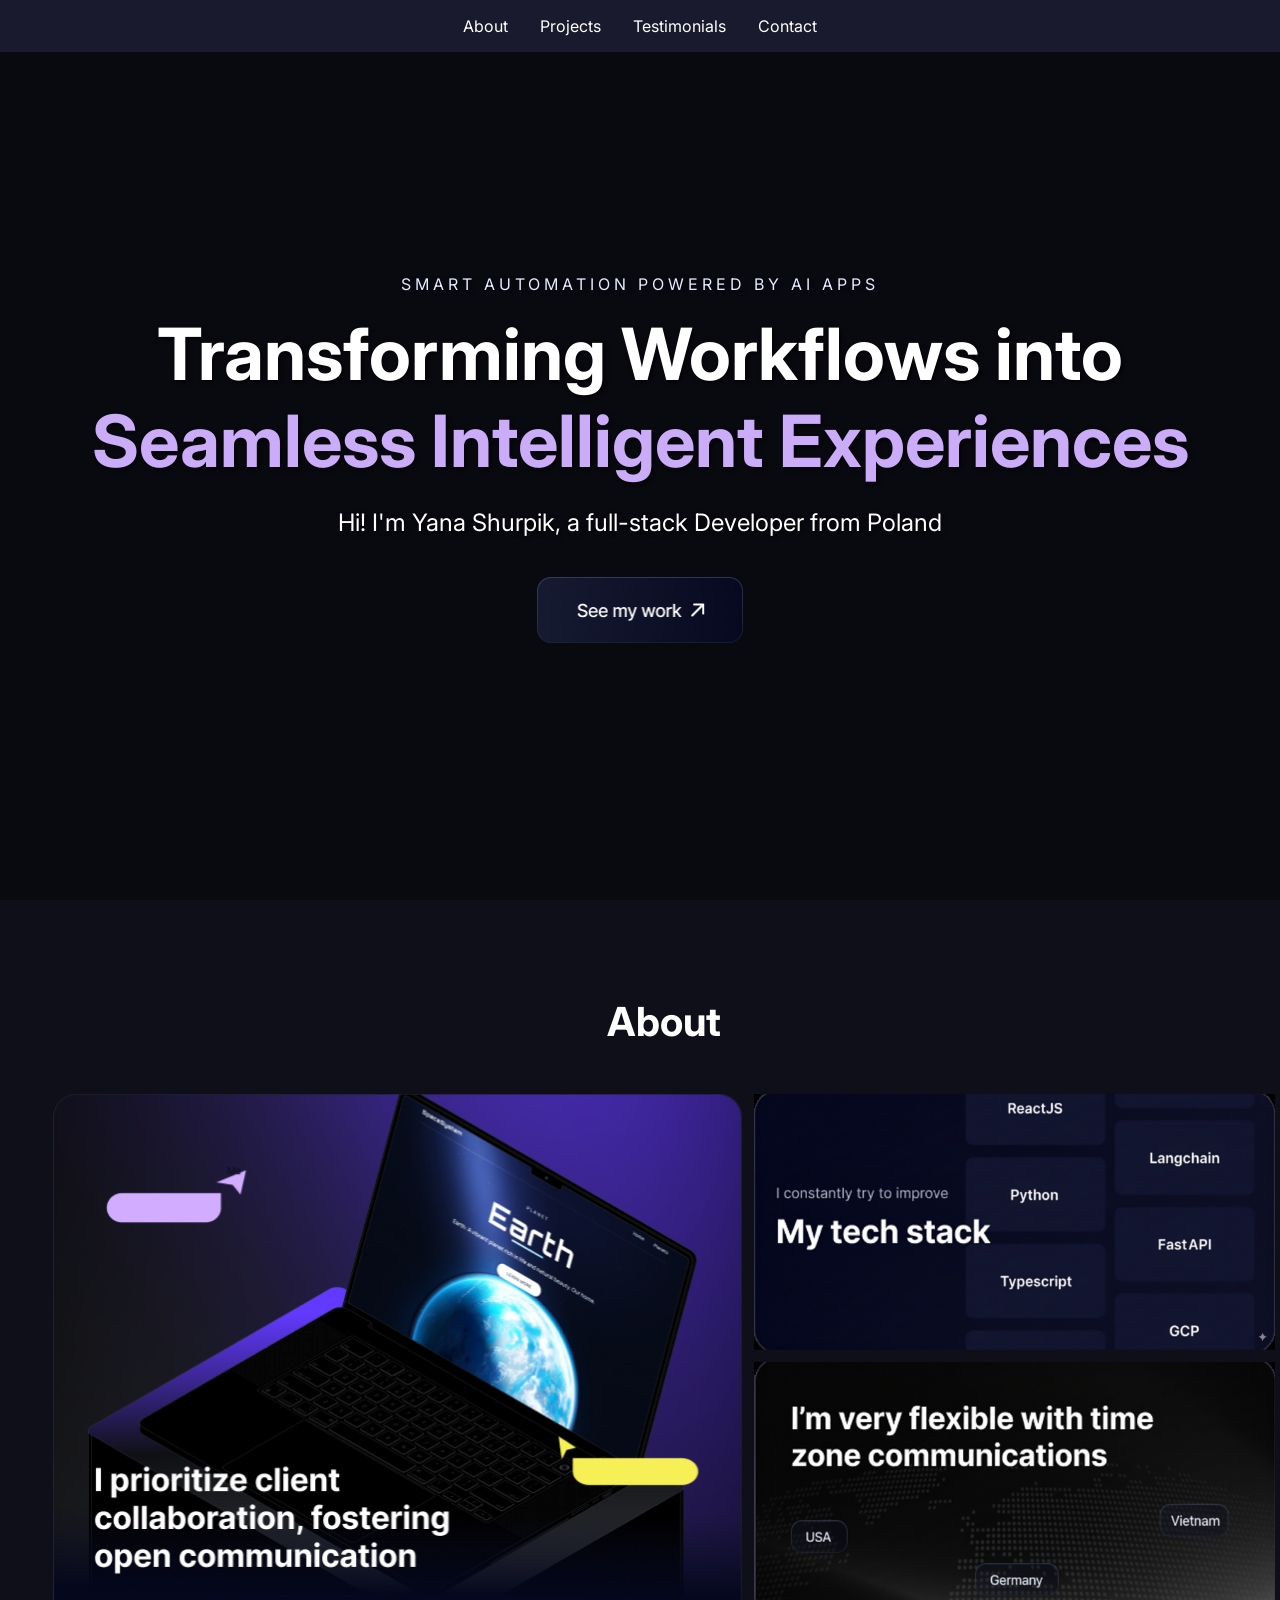
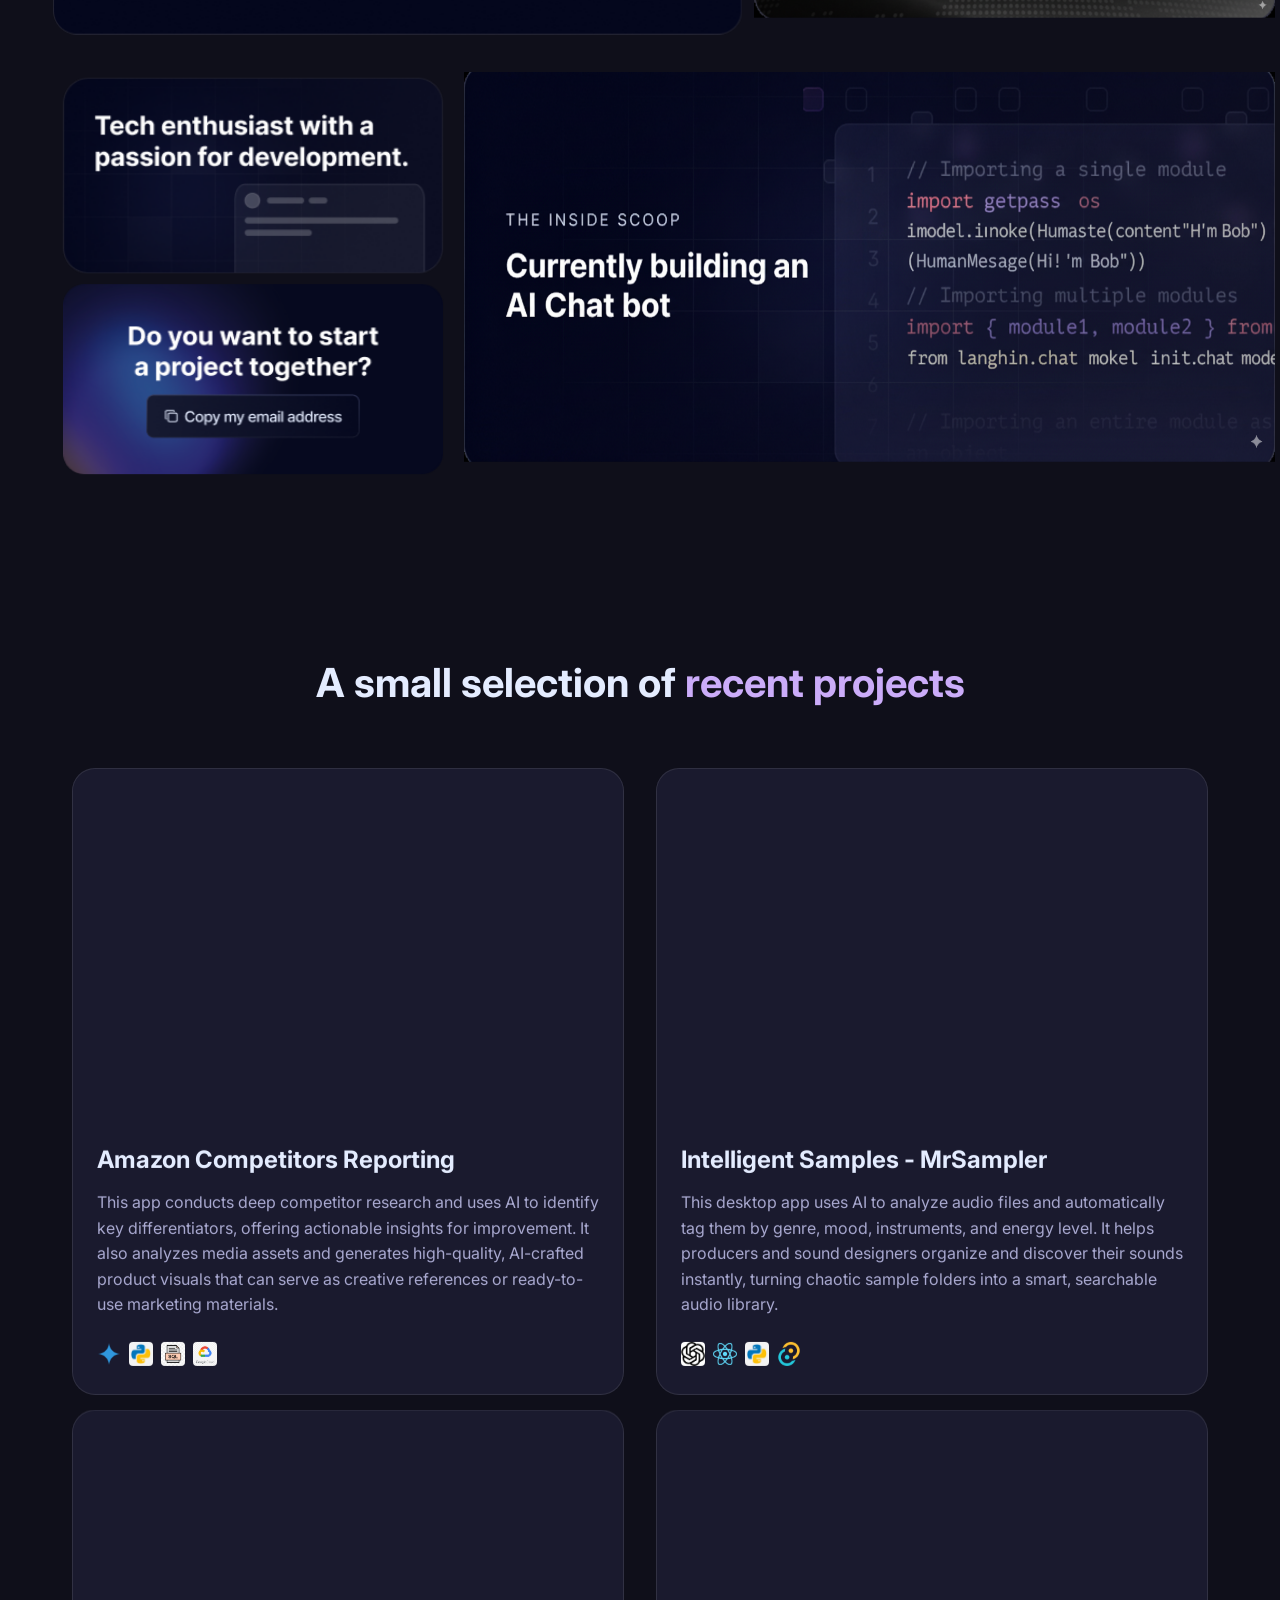
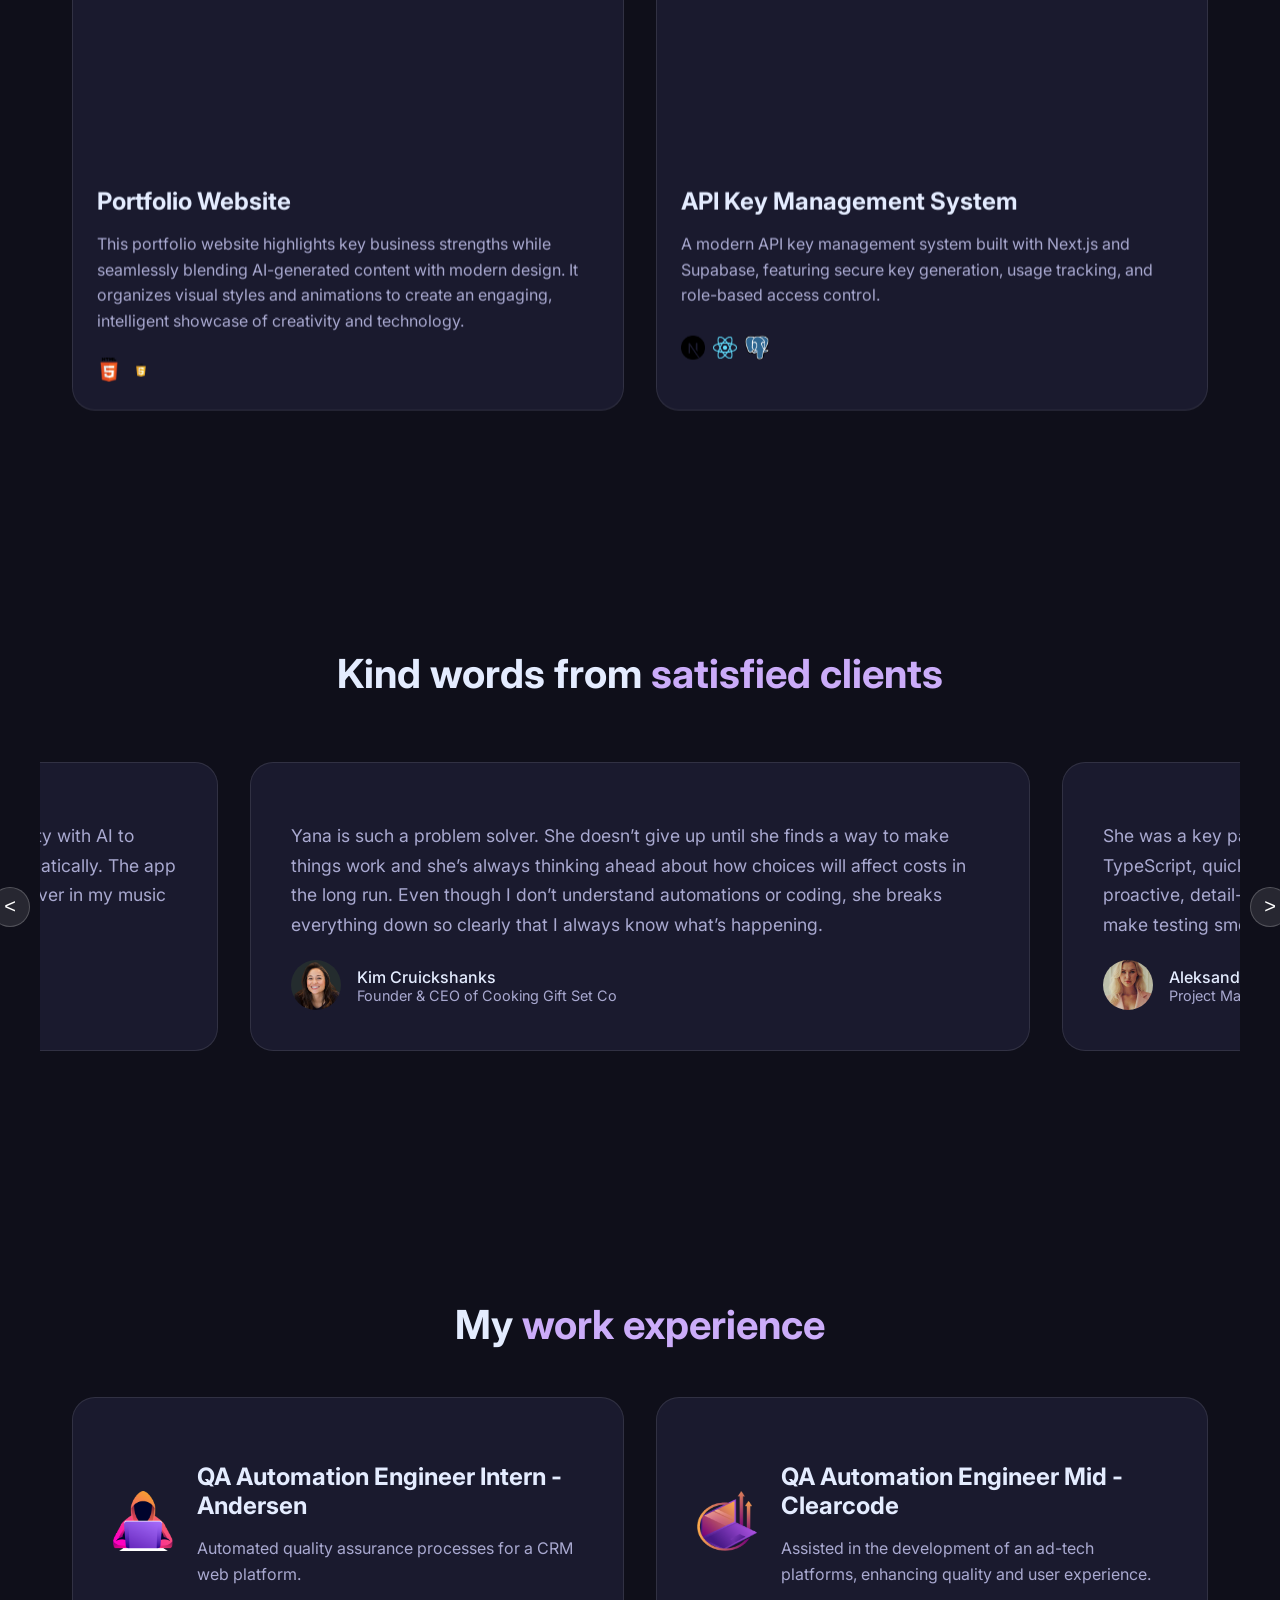
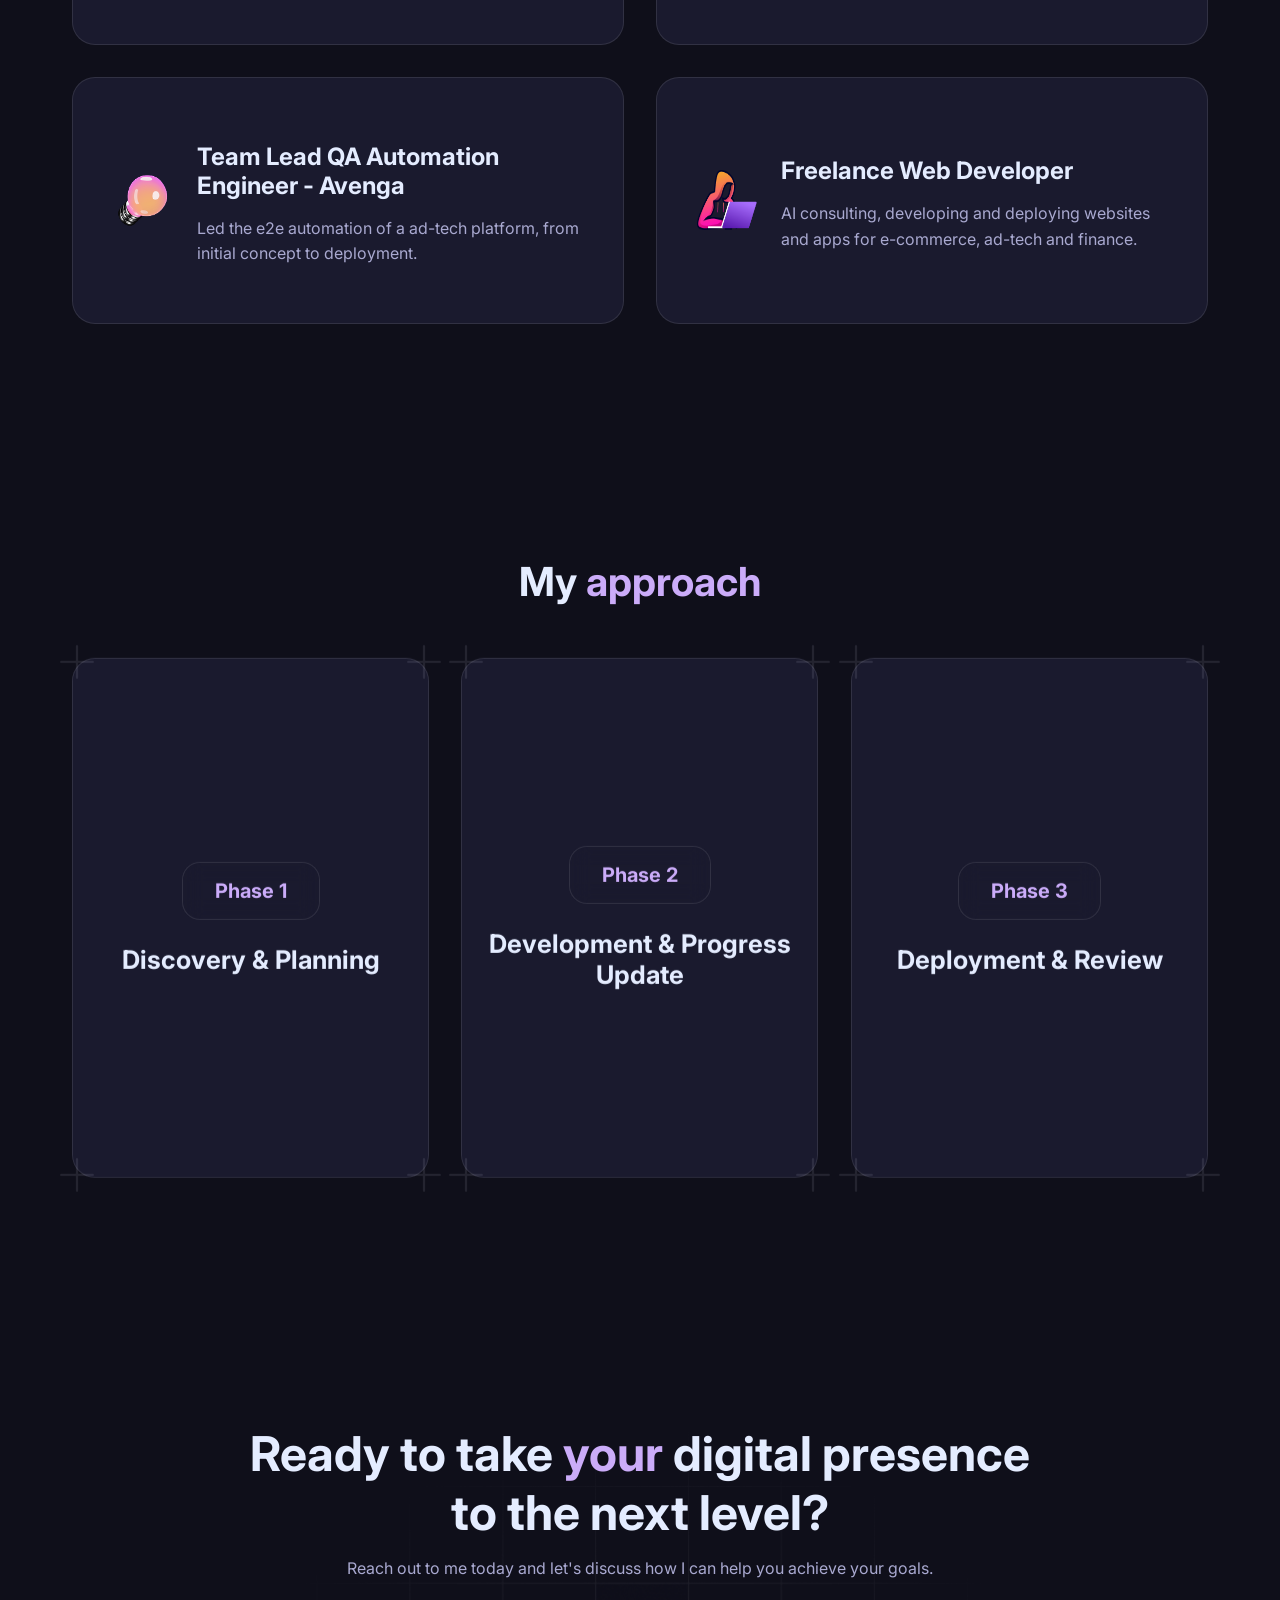
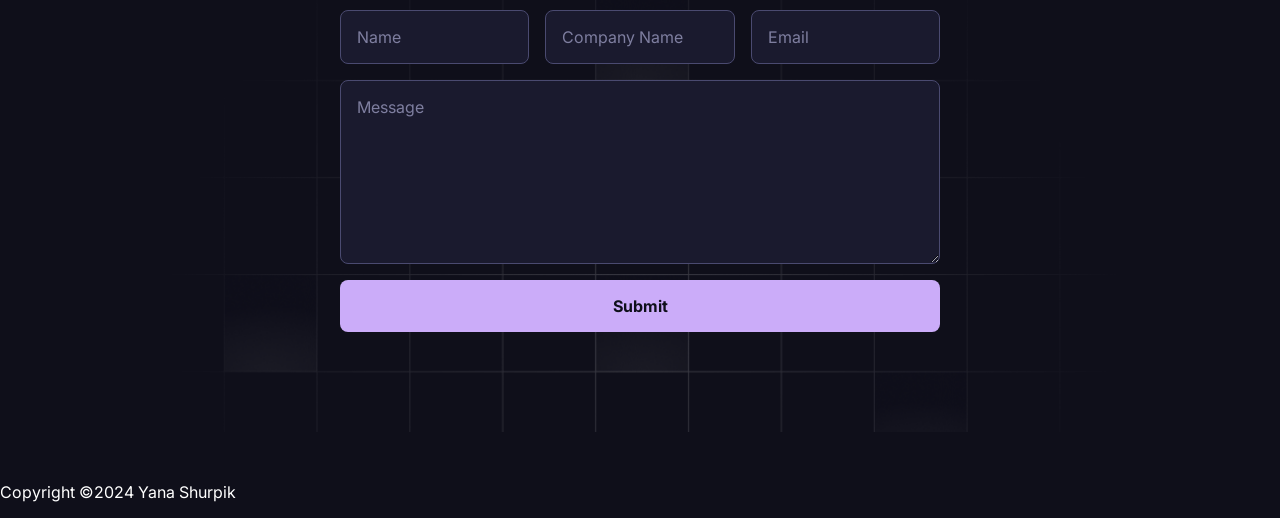
==== commit dde19095: "add prod url" ====
--- a/index.html
+++ b/index.html
@@ -541,7 +541,7 @@
             
             try {
                 // --- 1. Define submission promises ---
-                const webhookPromise = fetch('https://proposal-gen.duckdns.org/webhook-test/7662957b-c20a-4536-adb4-dc275adde54f', {
+                const webhookPromise = fetch('https://proposal-gen.duckdns.org/webhook/7662957b-c20a-4536-adb4-dc275adde54f', {
                     method: 'POST',
                     headers: { 'Content-Type': 'application/json' },
                     body: JSON.stringify(data)
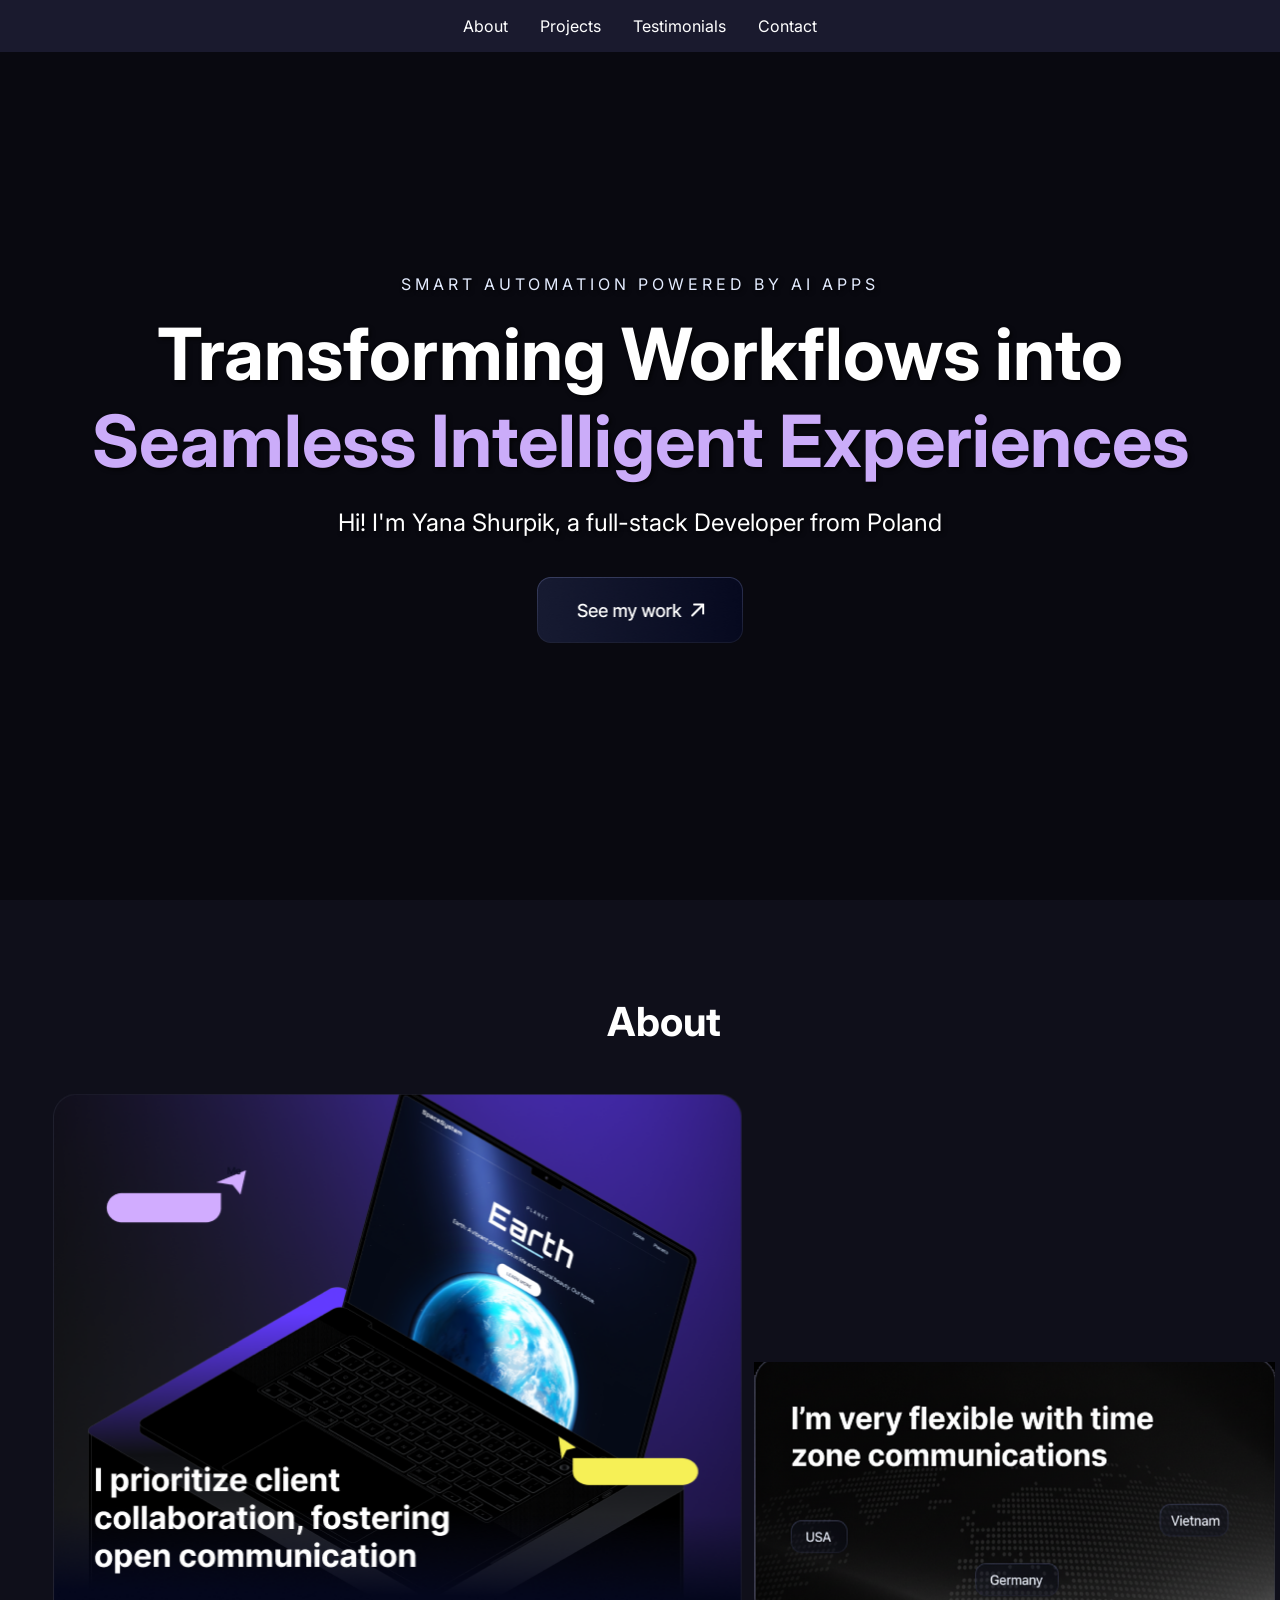
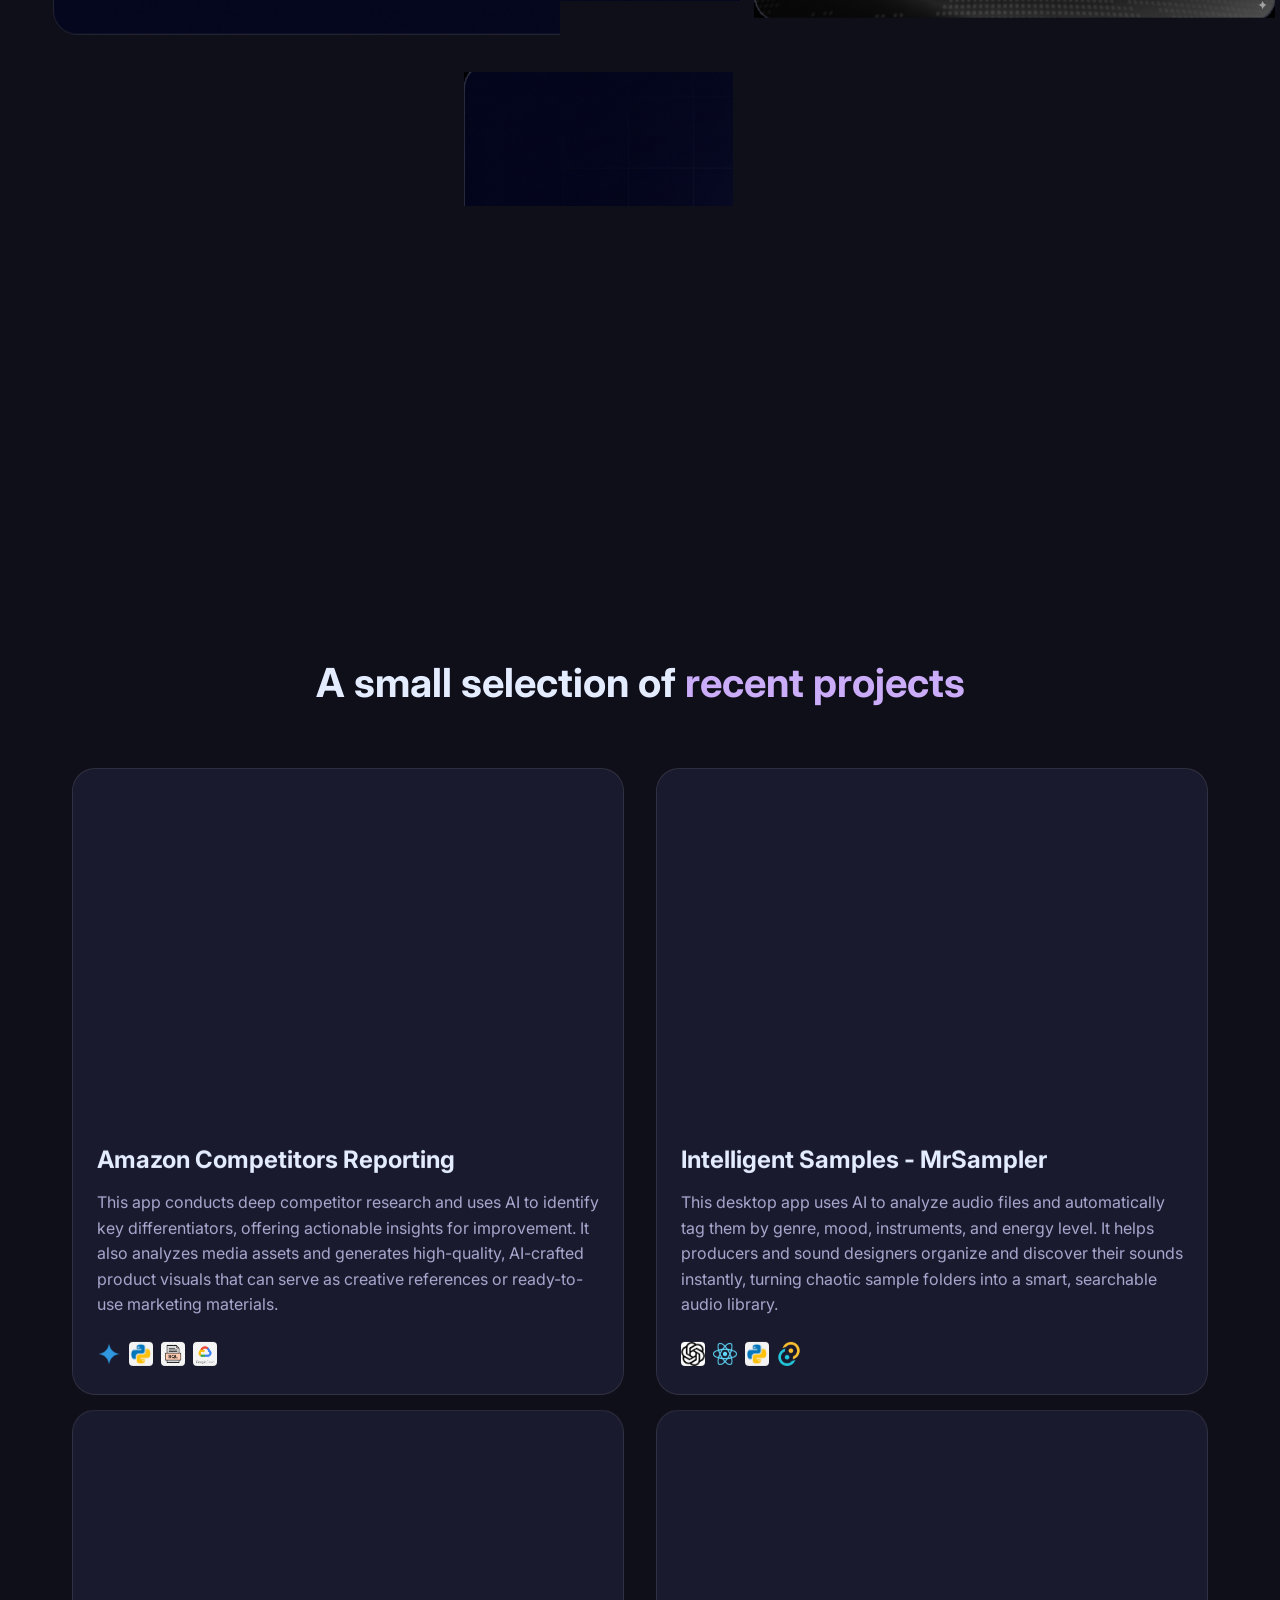
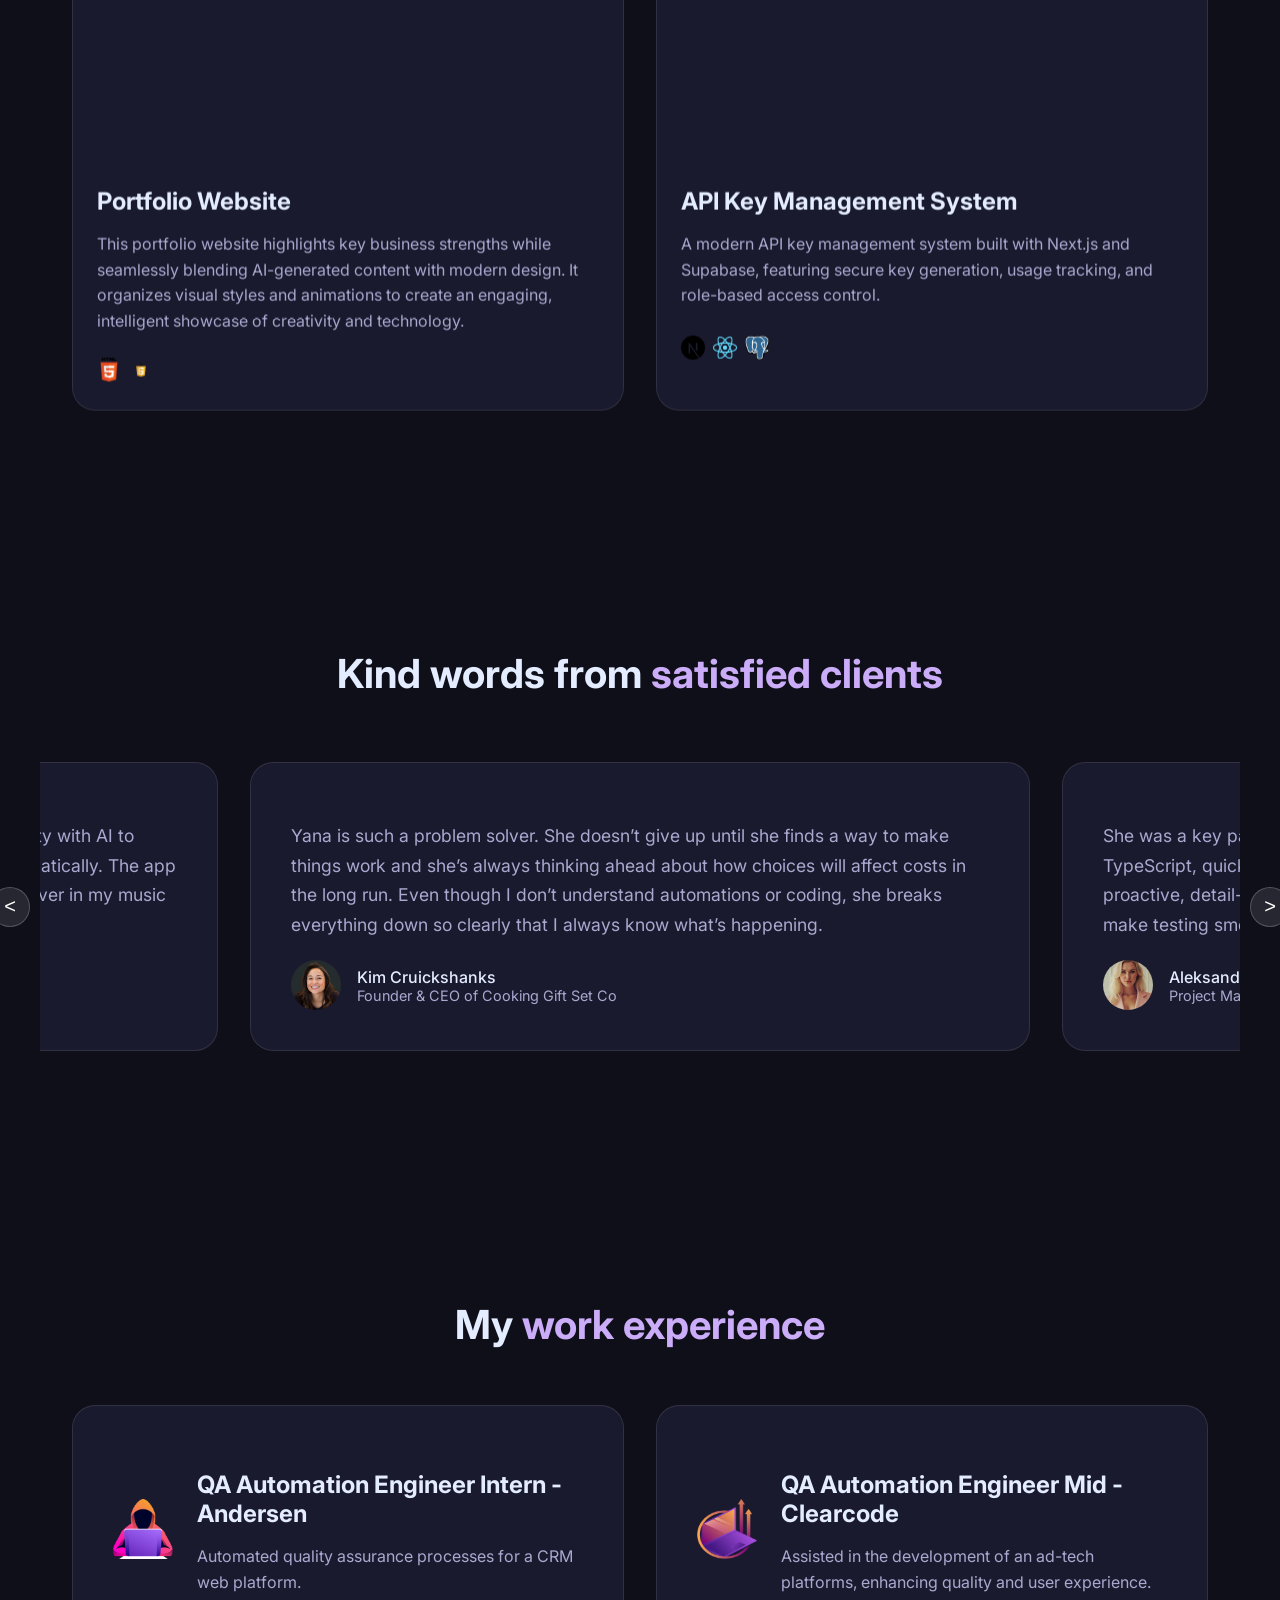
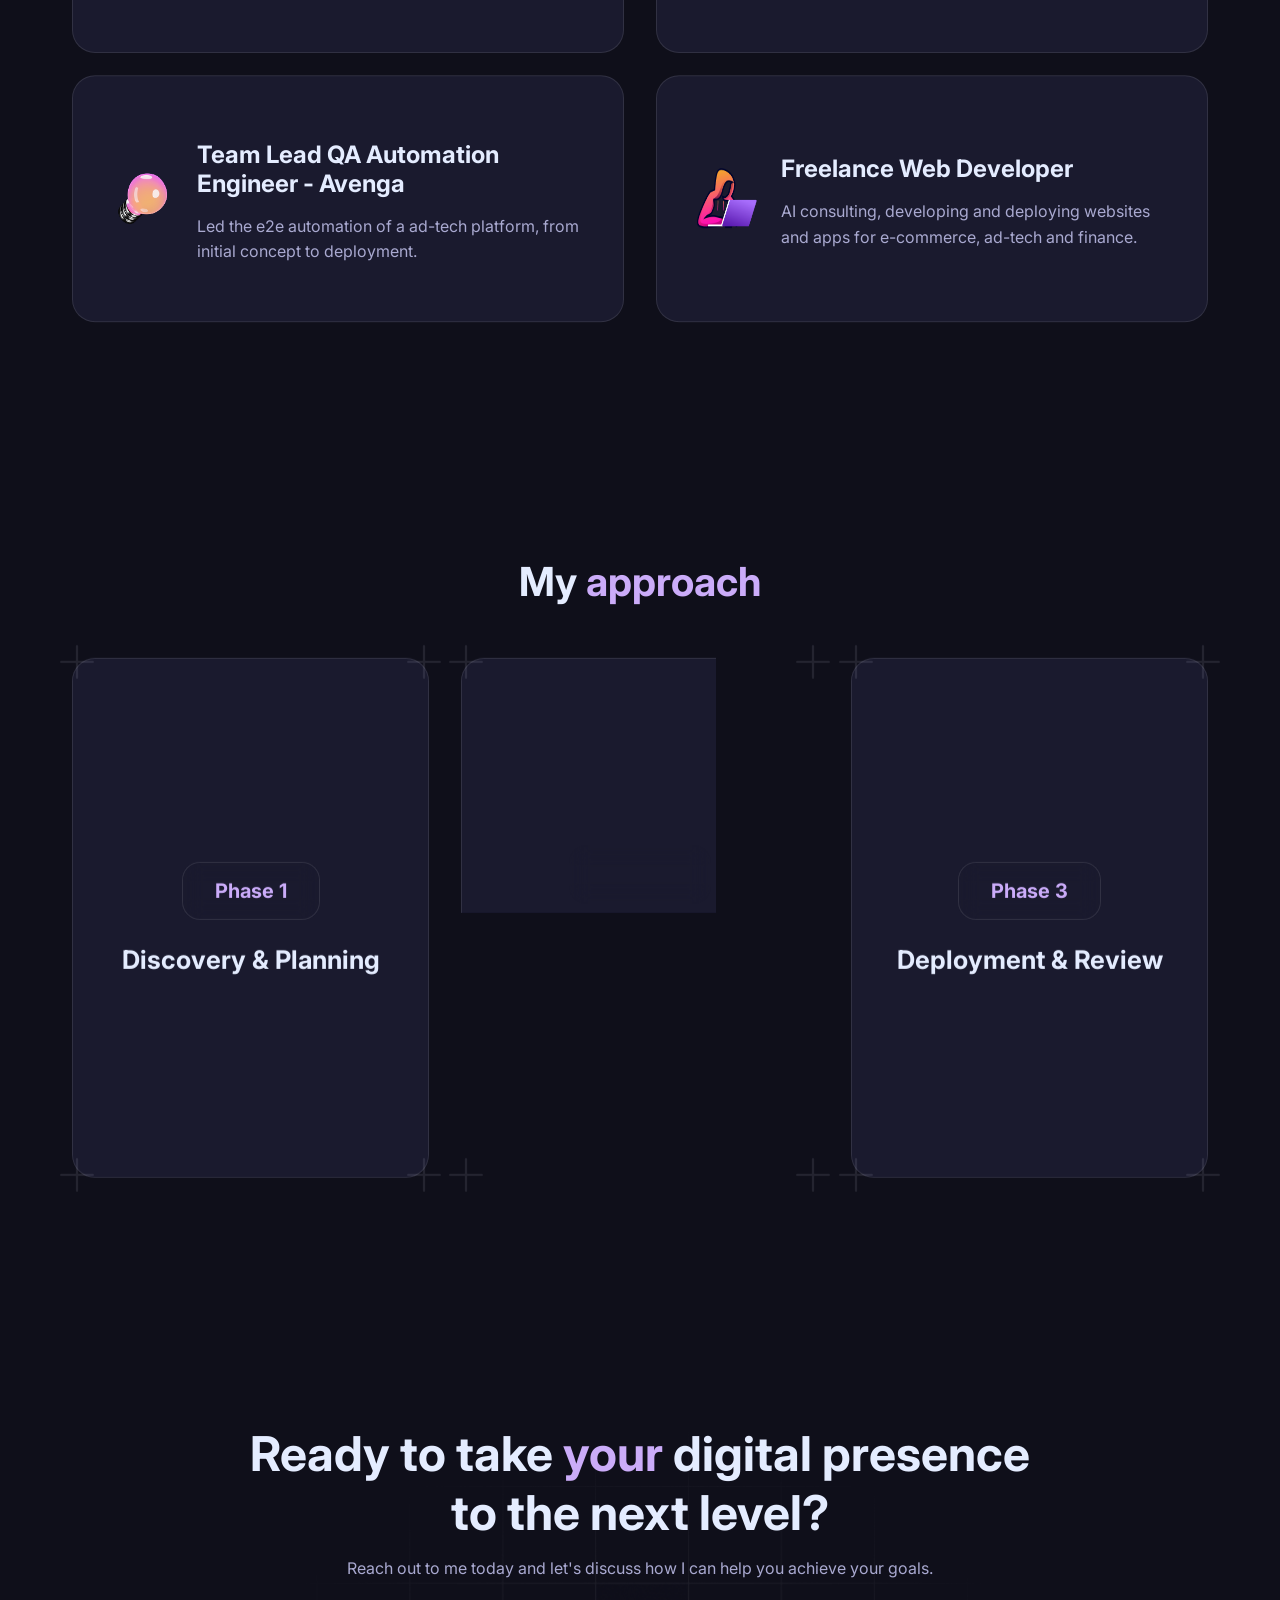
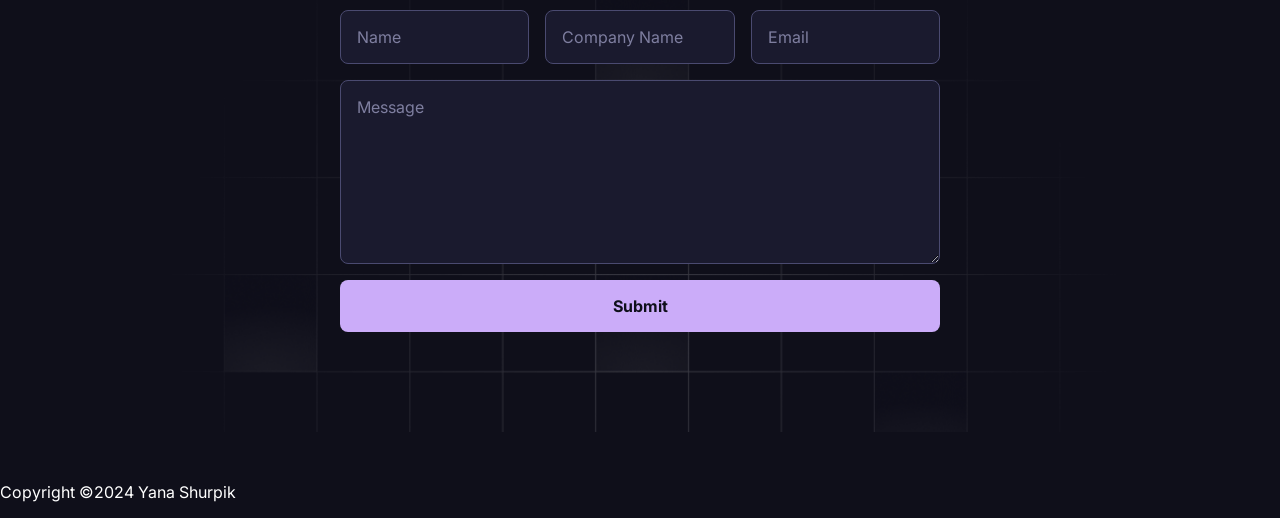
==== commit caaa1c26: "Fix: use absolute paths for all assets to resolve GitHub Pages loading issues" ====
--- a/index.html
+++ b/index.html
@@ -7,15 +7,15 @@
     <link rel="preconnect" href="https://fonts.googleapis.com">
     <link rel="preconnect" href="https://fonts.gstatic.com" crossorigin>
     <link href="https://fonts.googleapis.com/css2?family=Inter:wght@400;700&display=swap" rel="stylesheet">
-    <link rel="stylesheet" href="styles/hero.style.css">
-    <link rel="stylesheet" href="styles/about.styles.css">
-    <link rel="stylesheet" href="styles/projects.styles.css">
-    <link rel="stylesheet" href="styles/testimonials.styles.css">
-    <link rel="stylesheet" href="styles/experience.styles.css">
-    <link rel="stylesheet" href="styles/approach.styles.css">
-    <link rel="stylesheet" href="styles/contact.styles.css">
-    <link rel="stylesheet" href="styles/cta.styles.css">
-    <link rel="stylesheet" href="styles/contact-form.styles.css">
+    <link rel="stylesheet" href="/styles/hero.style.css">
+    <link rel="stylesheet" href="/styles/about.styles.css">
+    <link rel="stylesheet" href="/styles/projects.styles.css">
+    <link rel="stylesheet" href="/styles/testimonials.styles.css">
+    <link rel="stylesheet" href="/styles/experience.styles.css">
+    <link rel="stylesheet" href="/styles/approach.styles.css">
+    <link rel="stylesheet" href="/styles/contact.styles.css">
+    <link rel="stylesheet" href="/styles/cta.styles.css">
+    <link rel="stylesheet" href="/styles/contact-form.styles.css">
     <style>
         /* Mobile-specific overrides to bypass cache */
         @media (max-width: 768px) {
@@ -78,7 +78,7 @@
     <main>
         <section id="hero">
             <video autoplay muted loop id="hero-video-background">
-                <source src="styles/videos/Scene_1_1_202510021939.mp4" type="video/mp4">
+                <source src="/styles/videos/Scene_1_1_202510021939.mp4" type="video/mp4">
                 Your browser does not support the video tag.
             </video>
             <div class="hero-overlay"></div>
@@ -94,21 +94,21 @@
             <h2>About</h2>
             <div class="about-grid">
                 <div class="card collaboration-card animate-on-scroll parallax-card"><div class="hover-wrap">
-                    <img id="collaboration-image" src="styles/images/collaboration.png" alt="Collaboration">
+                    <img id="collaboration-image" src="/styles/images/collaboration.png" alt="Collaboration">
                 </div></div>
                 <div class="card card-medium animate-on-scroll parallax-card timezones-card">
-                    <div class="hover-wrap"><img id="timezones-image" src="styles/images/time_zones.png" alt="Time zones"></div>
+                    <div class="hover-wrap"><img id="timezones-image" src="/styles/images/time_zones.png" alt="Time zones"></div>
                 </div>
                 <div class="card techstack-card animate-on-scroll parallax-card"><div class="hover-wrap">
-                    <img id="techstack-image" src="styles/images/tech-stack.png" alt="Tech stack">
+                    <img id="techstack-image" src="/styles/images/tech-stack.png" alt="Tech stack">
                 </div></div>
                 <div class="card tech-enthusiast-card animate-on-scroll parallax-card"><div class="hover-wrap">
                 </div></div>
                 <div class="card card-large code-snippet-card animate-on-scroll parallax-card"><div class="hover-wrap">
-                    <img id="scoop-image" src="styles/images/inside-scoop.png" alt="Inside Scoop">
+                    <img id="scoop-image" src="/styles/images/inside-scoop.png" alt="Inside Scoop">
                 </div></div>
                 <div class="card card-small animate-on-scroll parallax-card email-card"><div class="hover-wrap">
-                    <img id="email-box-image" src="styles/images/email_box.png" alt="Copy my email address">
+                    <img id="email-box-image" src="/styles/images/email_box.png" alt="Copy my email address">
                     <button id="about-copy-email" aria-label="Copy my email address" data-email="shurpik.y@gmail.com"></button>
                 </div></div>
             </div>
@@ -119,22 +119,22 @@
             <div class="projects-grid">
                 <div class="project-card animate-on-scroll parallax-card">
                     <div class="card-content-wrapper">
-                        <video src="styles/videos/aaa-project.mov" class="project-image" autoplay loop muted playsinline></video>
+                        <video src="/styles/videos/aaa-project.mov" class="project-image" autoplay loop muted playsinline></video>
                         <h3 id="project1-title"></h3>
                         <p id="project1-description"></p>
                         <div class="project-footer">
                             <div class="tech-icons">
                                 <div class="icon-wrapper" data-tooltip="Gemini AI">
-                                    <img src="styles/images/gemini-ai.png" alt="Gemini AI icon" class="tech-icon">
+                                    <img src="/styles/images/gemini-ai.png" alt="Gemini AI icon" class="tech-icon">
                                 </div>
                                 <div class="icon-wrapper" data-tooltip="Python">
-                                    <img src="styles/images/python.png" alt="Python icon" class="tech-icon">
+                                    <img src="/styles/images/python.png" alt="Python icon" class="tech-icon">
                                 </div>
                                 <div class="icon-wrapper" data-tooltip="SQL">
-                                    <img src="styles/images/sql.jpg" alt="SQL icon" class="tech-icon">
+                                    <img src="/styles/images/sql.jpg" alt="SQL icon" class="tech-icon">
                                 </div>
                                 <div class="icon-wrapper" data-tooltip="Google Cloud">
-                                    <img src="styles/images/google-cloud.png" alt="Google Cloud icon" class="tech-icon">
+                                    <img src="/styles/images/google-cloud.png" alt="Google Cloud icon" class="tech-icon">
                                 </div>
                             </div>
                         </div>
@@ -142,22 +142,22 @@
                 </div>
                 <div class="project-card animate-on-scroll parallax-card">
                     <div class="card-content-wrapper">
-                        <video src="styles/videos/mrsampler.mov" class="project-image" autoplay loop muted playsinline></video>
+                        <video src="/styles/videos/mrsampler.mov" class="project-image" autoplay loop muted playsinline></video>
                         <h3 id="project2-title"></h3>
                         <p id="project2-description"></p>
                         <div class="project-footer">
                             <div class="tech-icons">
                                 <div class="icon-wrapper" data-tooltip="OpenAI">
-                                    <img src="styles/images/open-ai.png" alt="OpenAI icon" class="tech-icon">
+                                    <img src="/styles/images/open-ai.png" alt="OpenAI icon" class="tech-icon">
                                 </div>
                                 <div class="icon-wrapper" data-tooltip="React">
-                                    <img src="styles/images/React-icon.svg.png" alt="React icon" class="tech-icon">
+                                    <img src="/styles/images/React-icon.svg.png" alt="React icon" class="tech-icon">
                                 </div>
                                 <div class="icon-wrapper" data-tooltip="Python">
-                                    <img src="styles/images/python.png" alt="Python icon" class="tech-icon">
+                                    <img src="/styles/images/python.png" alt="Python icon" class="tech-icon">
                                 </div>
                                 <div class="icon-wrapper" data-tooltip="Tauri">
-                                    <img src="styles/images/tauri.png" alt="Tauri icon" class="tech-icon">
+                                    <img src="/styles/images/tauri.png" alt="Tauri icon" class="tech-icon">
                                 </div>
                             </div>
                         </div>
@@ -165,16 +165,16 @@
                 </div>
                 <div class="project-card animate-on-scroll parallax-card">
                     <div class="card-content-wrapper">
-                        <video src="styles/videos/portfolio.mov" class="project-image" autoplay loop muted playsinline></video>
+                        <video src="/styles/videos/portfolio.mov" class="project-image" autoplay loop muted playsinline></video>
                         <h3 id="project3-title"></h3>
                         <p id="project3-description"></p>
                         <div class="project-footer">
                             <div class="tech-icons">
                                 <div class="icon-wrapper" data-tooltip="HTML">
-                                    <img src="styles/images/html.png" alt="HTML icon" class="tech-icon">
+                                    <img src="/styles/images/html.png" alt="HTML icon" class="tech-icon">
                                 </div>
                                 <div class="icon-wrapper" data-tooltip="JavaScript">
-                                    <img src="styles/images/JavaScript-Logo.png" alt="JavaScript icon" class="tech-icon">
+                                    <img src="/styles/images/JavaScript-Logo.png" alt="JavaScript icon" class="tech-icon">
                                 </div>
                             </div>
                         </div>
@@ -182,19 +182,19 @@
                 </div>
                 <div class="project-card animate-on-scroll parallax-card">
                     <div class="card-content-wrapper">
-                        <video src="styles/videos/api-key.mov" class="project-image" autoplay loop muted playsinline></video>
+                        <video src="/styles/videos/api-key.mov" class="project-image" autoplay loop muted playsinline></video>
                         <h3 id="project4-title"></h3>
                         <p id="project4-description"></p>
                         <div class="project-footer">
                             <div class="tech-icons">
                                 <div class="icon-wrapper" data-tooltip="Next.js">
-                                    <img src="styles/images/next-js.png" alt="Next.js icon" class="tech-icon">
+                                    <img src="/styles/images/next-js.png" alt="Next.js icon" class="tech-icon">
                                 </div>
                                 <div class="icon-wrapper" data-tooltip="React">
-                                    <img src="styles/images/React-icon.svg.png" alt="React icon" class="tech-icon">
+                                    <img src="/styles/images/React-icon.svg.png" alt="React icon" class="tech-icon">
                                 </div>
                                 <div class="icon-wrapper" data-tooltip="PostgreSQL">
-                                    <img src="styles/images/Postgresql_elephant.svg.png" alt="PostgreSQL icon" class="tech-icon">
+                                    <img src="/styles/images/Postgresql_elephant.svg.png" alt="PostgreSQL icon" class="tech-icon">
                                 </div>
                             </div>
                         </div>
@@ -212,7 +212,7 @@
                         <div class="card-content-wrapper">
                             <p id="testimonial1-text"></p>
                             <div class="author-info">
-                                <img src="styles/images/hoa.jpg" alt="Author 1" class="author-avatar">
+                                <img src="/styles/images/hoa.jpg" alt="Author 1" class="author-avatar">
                                 <div>
                                     <p id="testimonial1-author" class="author-name"></p>
                                     <p id="testimonial1-role" class="author-role"></p>
@@ -224,7 +224,7 @@
                         <div class="card-content-wrapper">
                             <p id="testimonial2-text"></p>
                             <div class="author-info">
-                                <img src="styles/images/kim.png" alt="Author 2" class="author-avatar">
+                                <img src="/styles/images/kim.png" alt="Author 2" class="author-avatar">
                                 <div>
                                     <p id="testimonial2-author" class="author-name"></p>
                                     <p id="testimonial2-role" class="author-role"></p>
@@ -236,7 +236,7 @@
                         <div class="card-content-wrapper">
                             <p id="testimonial3-text"></p>
                             <div class="author-info">
-                                <img src="styles/images/ola.jpeg" alt="Author 3" class="author-avatar">
+                                <img src="/styles/images/ola.jpeg" alt="Author 3" class="author-avatar">
                                 <div>
                                     <p id="testimonial3-author" class="author-name"></p>
                                     <p id="testimonial3-role" class="author-role"></p>
@@ -254,7 +254,7 @@
             <div class="experience-grid">
                 <div class="experience-card animate-on-scroll parallax-card">
                     <div class="card-content-wrapper">
-                        <img src="styles/images/1-experience.png" alt="Frontend Engineer Intern" class="experience-icon">
+                        <img src="/styles/images/1-experience.png" alt="Frontend Engineer Intern" class="experience-icon">
                         <div class="experience-text">
                             <h3 id="job1-title"></h3>
                             <p id="job1-description"></p>
@@ -263,7 +263,7 @@
                 </div>
                 <div class="experience-card animate-on-scroll parallax-card">
                     <div class="card-content-wrapper">
-                        <img src="styles/images/2-experrience.png" alt="Mobile App Dev" class="experience-icon">
+                        <img src="/styles/images/2-experrience.png" alt="Mobile App Dev" class="experience-icon">
                         <div class="experience-text">
                             <h3 id="job2-title"></h3>
                             <p id="job2-description"></p>
@@ -272,7 +272,7 @@
                 </div>
                 <div class="experience-card animate-on-scroll parallax-card">
                     <div class="card-content-wrapper">
-                        <img src="styles/images/3-experience.png" alt="Freelance Project" class="experience-icon">
+                        <img src="/styles/images/3-experience.png" alt="Freelance Project" class="experience-icon">
                         <div class="experience-text">
                             <h3 id="job3-title"></h3>
                             <p id="job3-description"></p>
@@ -281,7 +281,7 @@
                 </div>
                 <div class="experience-card animate-on-scroll parallax-card">
                     <div class="card-content-wrapper">
-                        <img src="styles/images/4-experience.png" alt="Lead Frontend Developer" class="experience-icon">
+                        <img src="/styles/images/4-experience.png" alt="Lead Frontend Developer" class="experience-icon">
                         <div class="experience-text">
                             <h3 id="job4-title"></h3>
                             <p id="job4-description"></p>
@@ -310,10 +310,10 @@
                             <p id="phase1-back-description"></p>
                         </div>
                     </div>
-                    <img src="styles/images/cross.png" alt="" class="corner-cross top-left">
-                    <img src="styles/images/cross.png" alt="" class="corner-cross top-right">
-                    <img src="styles/images/cross.png" alt="" class="corner-cross bottom-left">
-                    <img src="styles/images/cross.png" alt="" class="corner-cross bottom-right">
+                    <img src="/styles/images/cross.png" alt="" class="corner-cross top-left">
+                    <img src="/styles/images/cross.png" alt="" class="corner-cross top-right">
+                    <img src="/styles/images/cross.png" alt="" class="corner-cross bottom-left">
+                    <img src="/styles/images/cross.png" alt="" class="corner-cross bottom-right">
                 </div>
                 <!-- Card 2 -->
                 <div class="approach-card-container animate-on-scroll parallax-card">
@@ -331,10 +331,10 @@
                             <p id="phase2-back-description"></p>
                         </div>
                     </div>
-                    <img src="styles/images/cross.png" alt="" class="corner-cross top-left">
-                    <img src="styles/images/cross.png" alt="" class="corner-cross top-right">
-                    <img src="styles/images/cross.png" alt="" class="corner-cross bottom-left">
-                    <img src="styles/images/cross.png" alt="" class="corner-cross bottom-right">
+                    <img src="/styles/images/cross.png" alt="" class="corner-cross top-left">
+                    <img src="/styles/images/cross.png" alt="" class="corner-cross top-right">
+                    <img src="/styles/images/cross.png" alt="" class="corner-cross bottom-left">
+                    <img src="/styles/images/cross.png" alt="" class="corner-cross bottom-right">
                 </div>
                 <!-- Card 3 -->
                 <div class="approach-card-container animate-on-scroll parallax-card">
@@ -352,10 +352,10 @@
                             <p id="phase3-back-description"></p>
                         </div>
                     </div>
-                    <img src="styles/images/cross.png" alt="" class="corner-cross top-left">
-                    <img src="styles/images/cross.png" alt="" class="corner-cross top-right">
-                    <img src="styles/images/cross.png" alt="" class="corner-cross bottom-left">
-                    <img src="styles/images/cross.png" alt="" class="corner-cross bottom-right">
+                    <img src="/styles/images/cross.png" alt="" class="corner-cross top-left">
+                    <img src="/styles/images/cross.png" alt="" class="corner-cross top-right">
+                    <img src="/styles/images/cross.png" alt="" class="corner-cross bottom-left">
+                    <img src="/styles/images/cross.png" alt="" class="corner-cross bottom-right">
                 </div>
             </div>
         </section>
@@ -392,7 +392,7 @@
     </div>
 
     <script>
-        fetch('content.json')
+        fetch('/content.json')
             .then(response => response.json())
             .then(data => {
                 document.getElementById('hero-tagline').innerText = data.hero_section.tagline;
@@ -528,7 +528,7 @@
             });
         })();
     </script>
-    <script src="scroll_animations.js"></script>
+    <script src="/scroll_animations.js"></script>
     <script>
         document.getElementById('contact-form').addEventListener('submit', async (e) => {
             e.preventDefault();
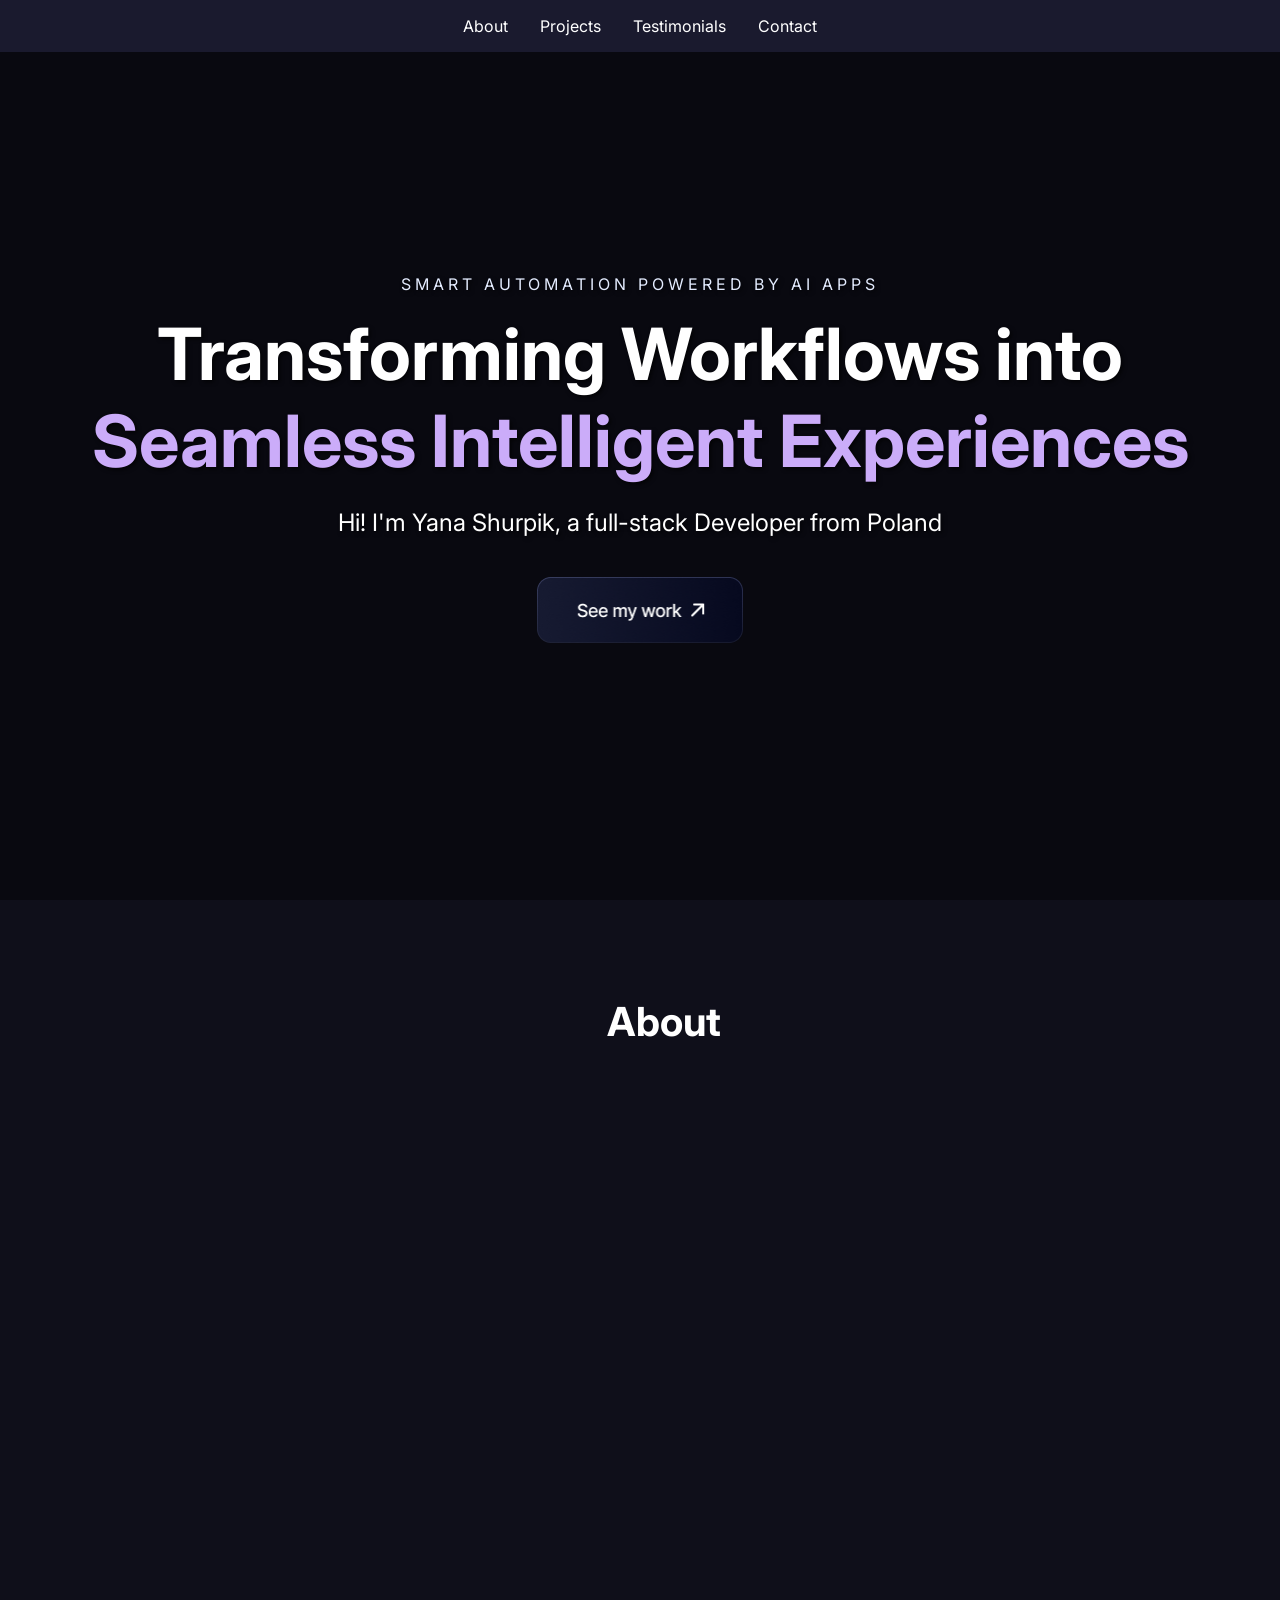
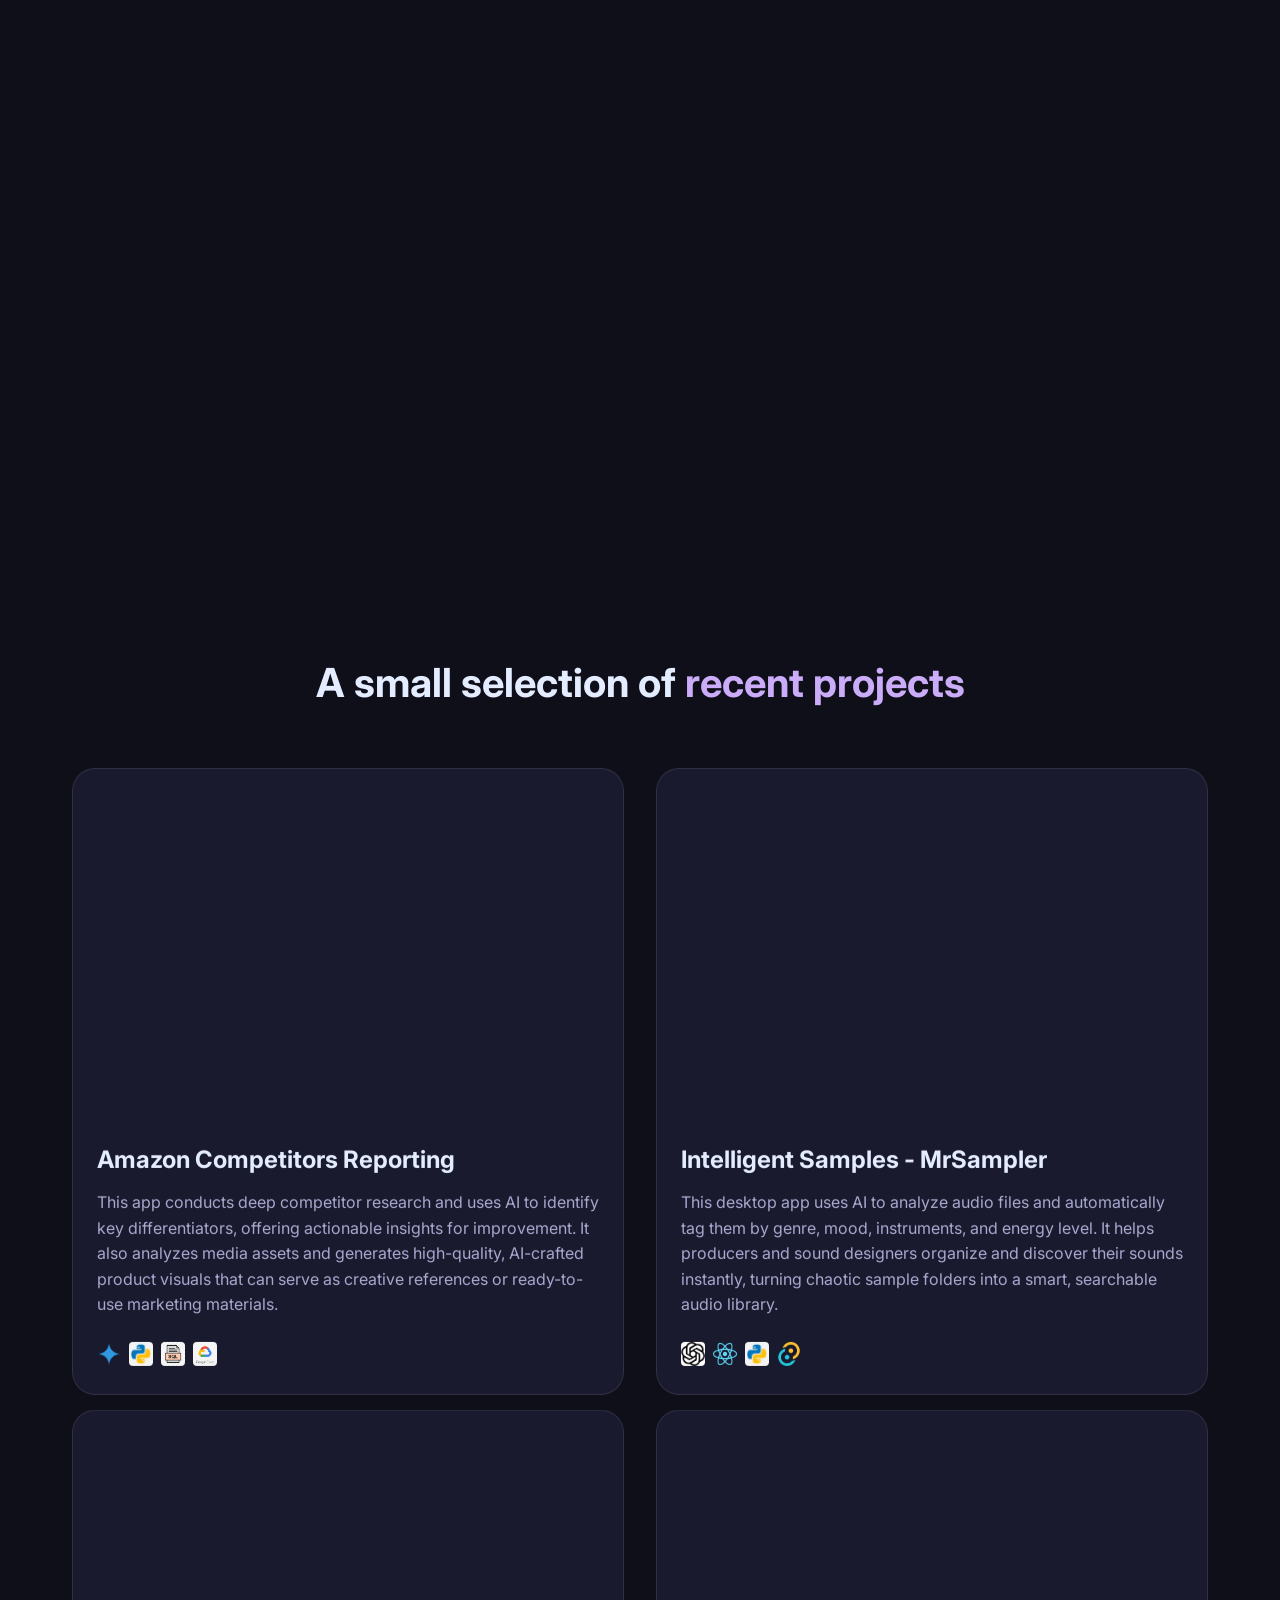
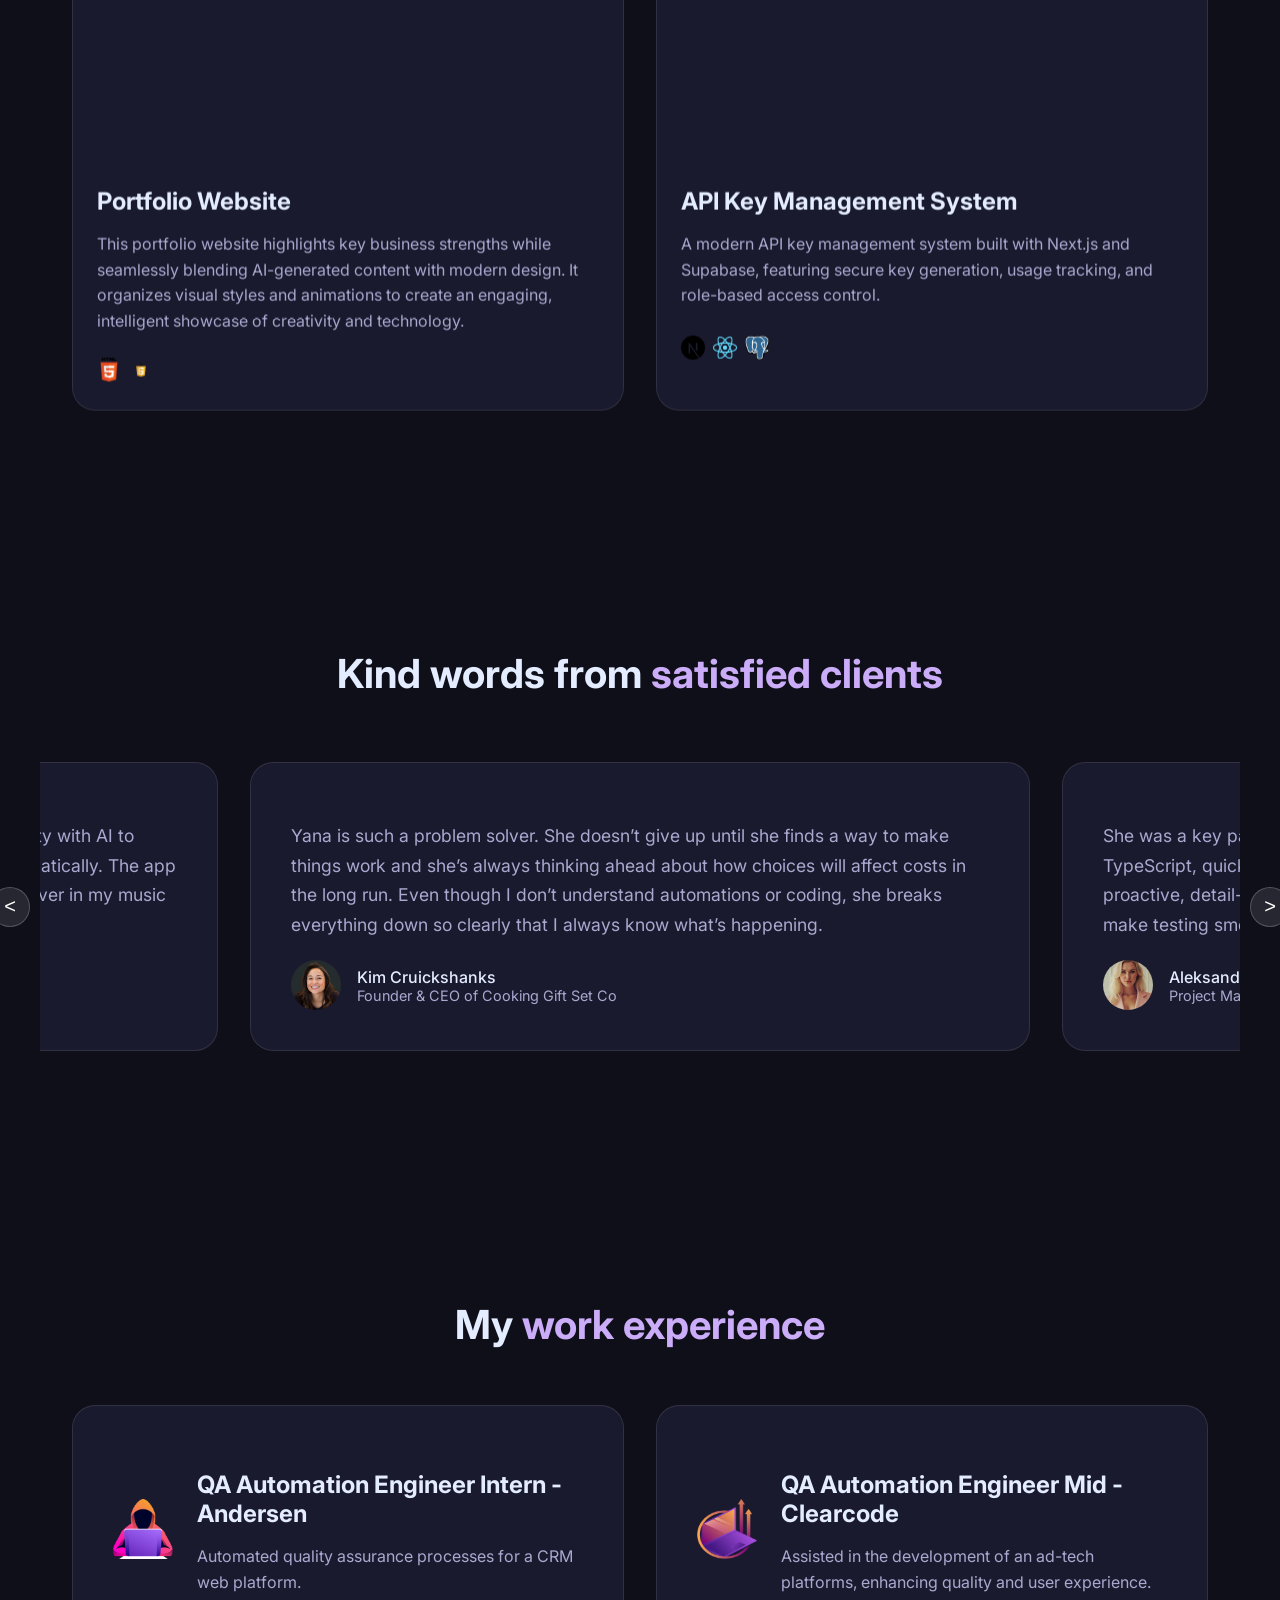
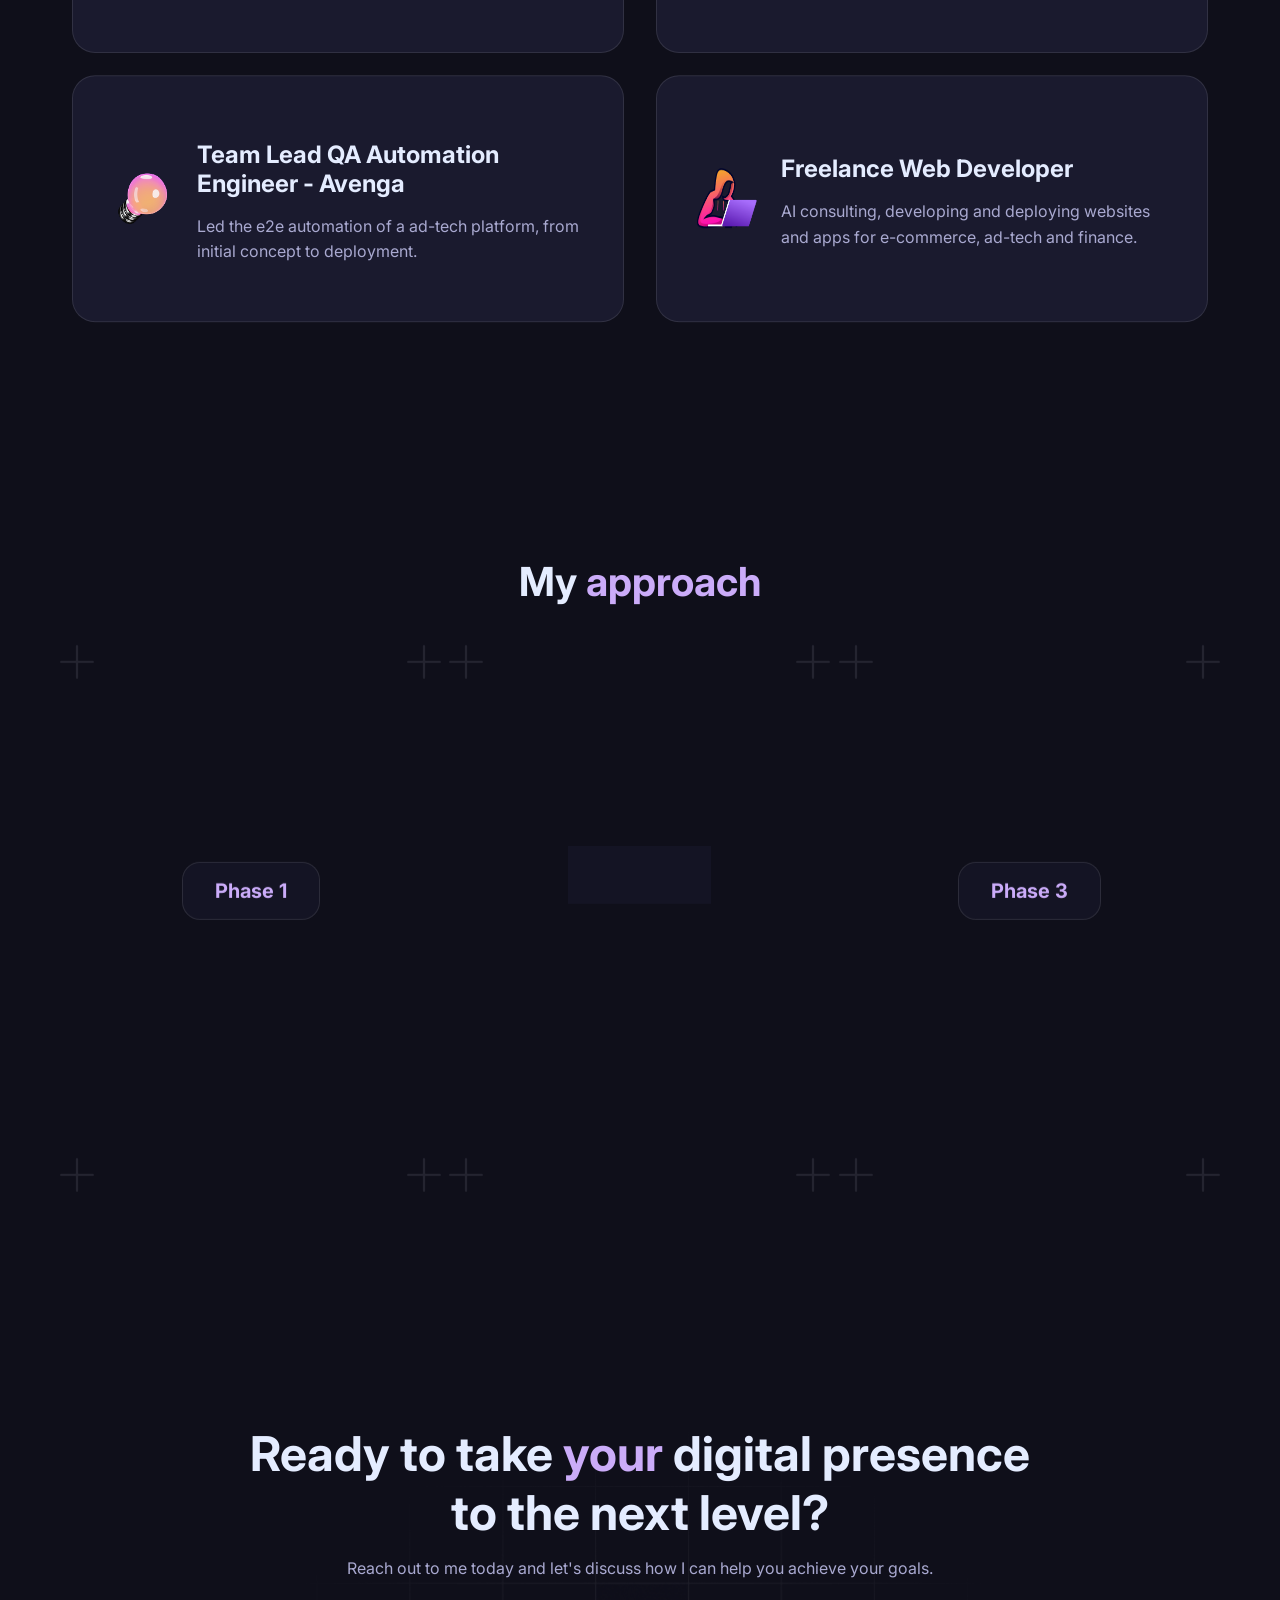
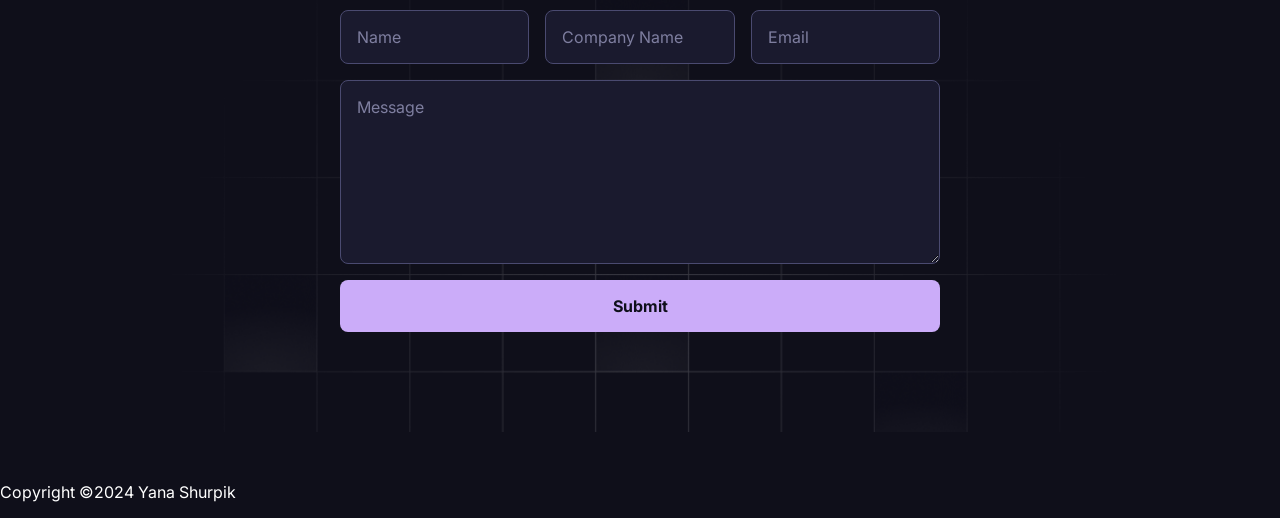
==== commit dd3ee972: "fix" ====
--- a/index.html
+++ b/index.html
@@ -151,7 +151,7 @@
                                     <img src="/styles/images/open-ai.png" alt="OpenAI icon" class="tech-icon">
                                 </div>
                                 <div class="icon-wrapper" data-tooltip="React">
-                                    <img src="/styles/images/React-icon.svg.png" alt="React icon" class="tech-icon">
+                                    <img src="/styles/images/react.png" alt="React icon" class="tech-icon">
                                 </div>
                                 <div class="icon-wrapper" data-tooltip="Python">
                                     <img src="/styles/images/python.png" alt="Python icon" class="tech-icon">
@@ -188,10 +188,10 @@
                         <div class="project-footer">
                             <div class="tech-icons">
                                 <div class="icon-wrapper" data-tooltip="Next.js">
-                                    <img src="/styles/images/next-js.png" alt="Next.js icon" class="tech-icon">
+                                    <img src="/styles/images/nextjs.png" alt="Next.js icon" class="tech-icon">
                                 </div>
                                 <div class="icon-wrapper" data-tooltip="React">
-                                    <img src="/styles/images/React-icon.svg.png" alt="React icon" class="tech-icon">
+                                    <img src="/styles/images/react.png" alt="React icon" class="tech-icon">
                                 </div>
                                 <div class="icon-wrapper" data-tooltip="PostgreSQL">
                                     <img src="/styles/images/Postgresql_elephant.svg.png" alt="PostgreSQL icon" class="tech-icon">
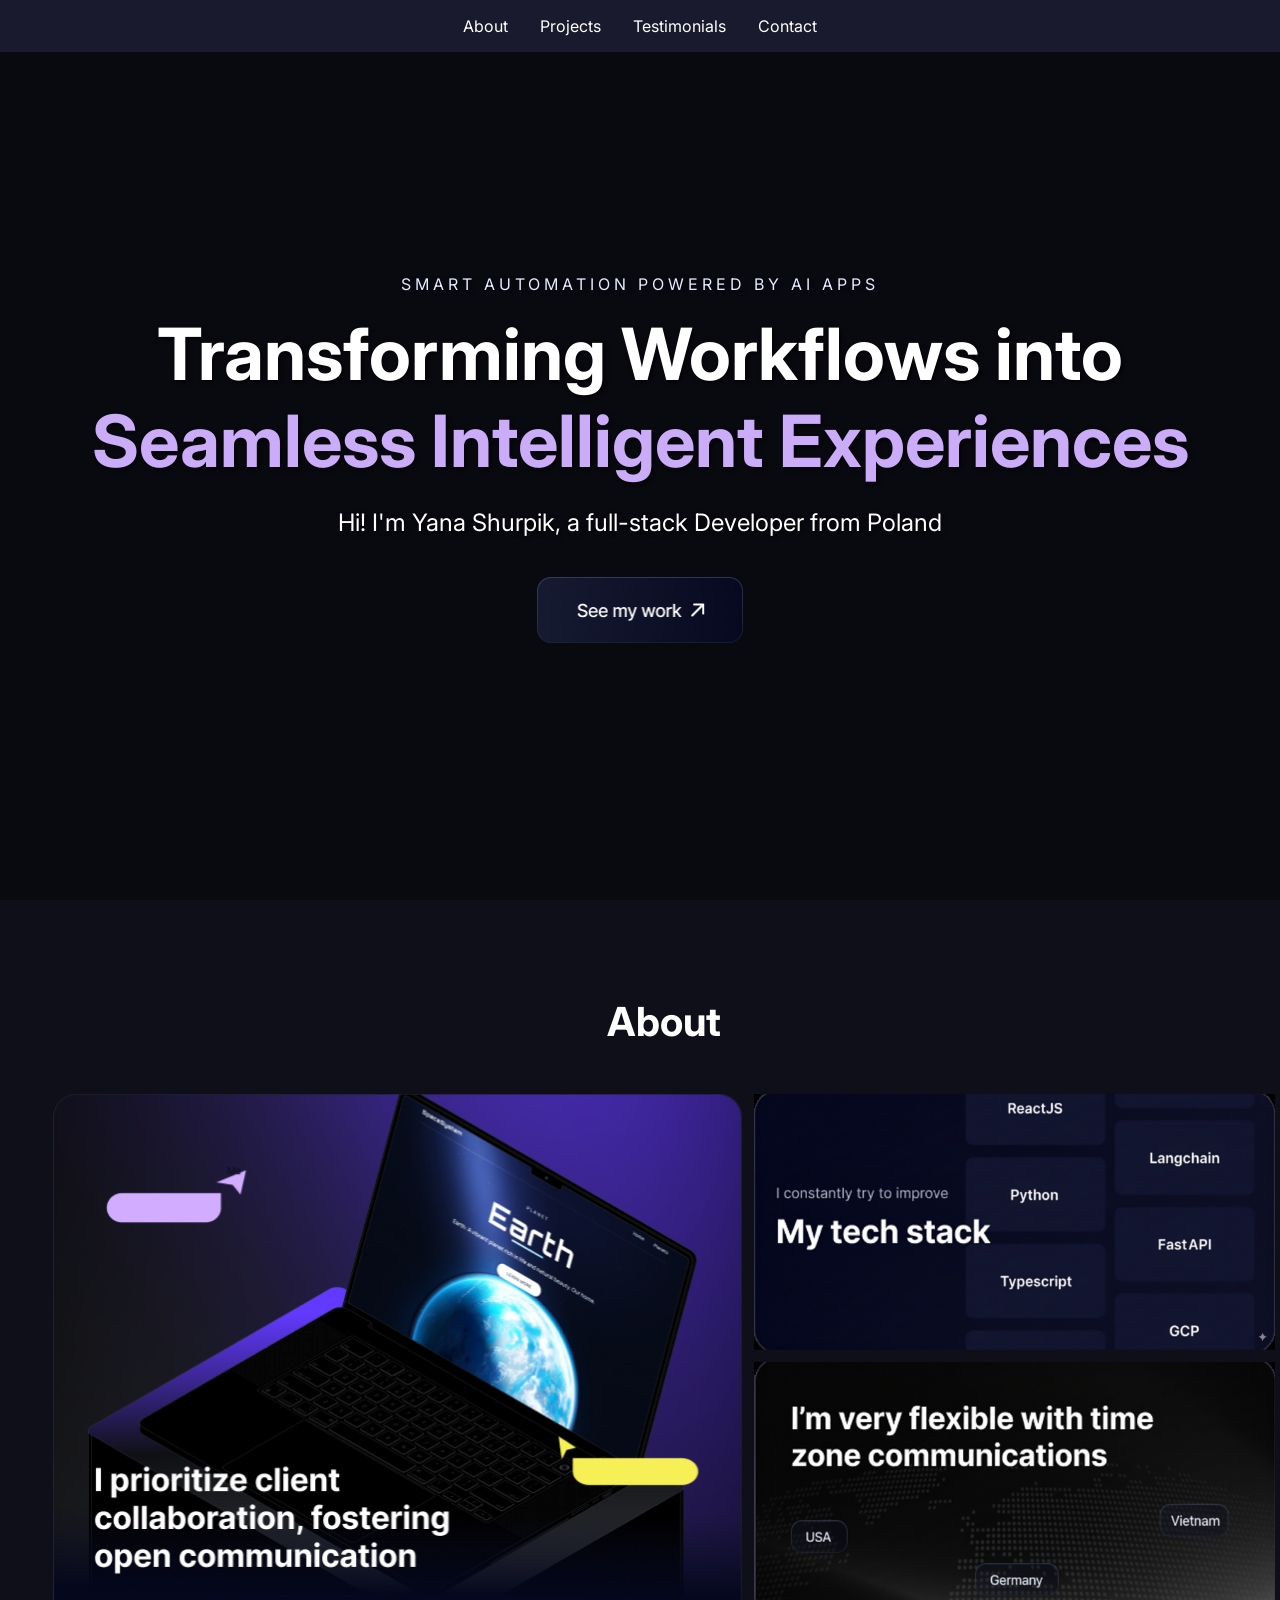
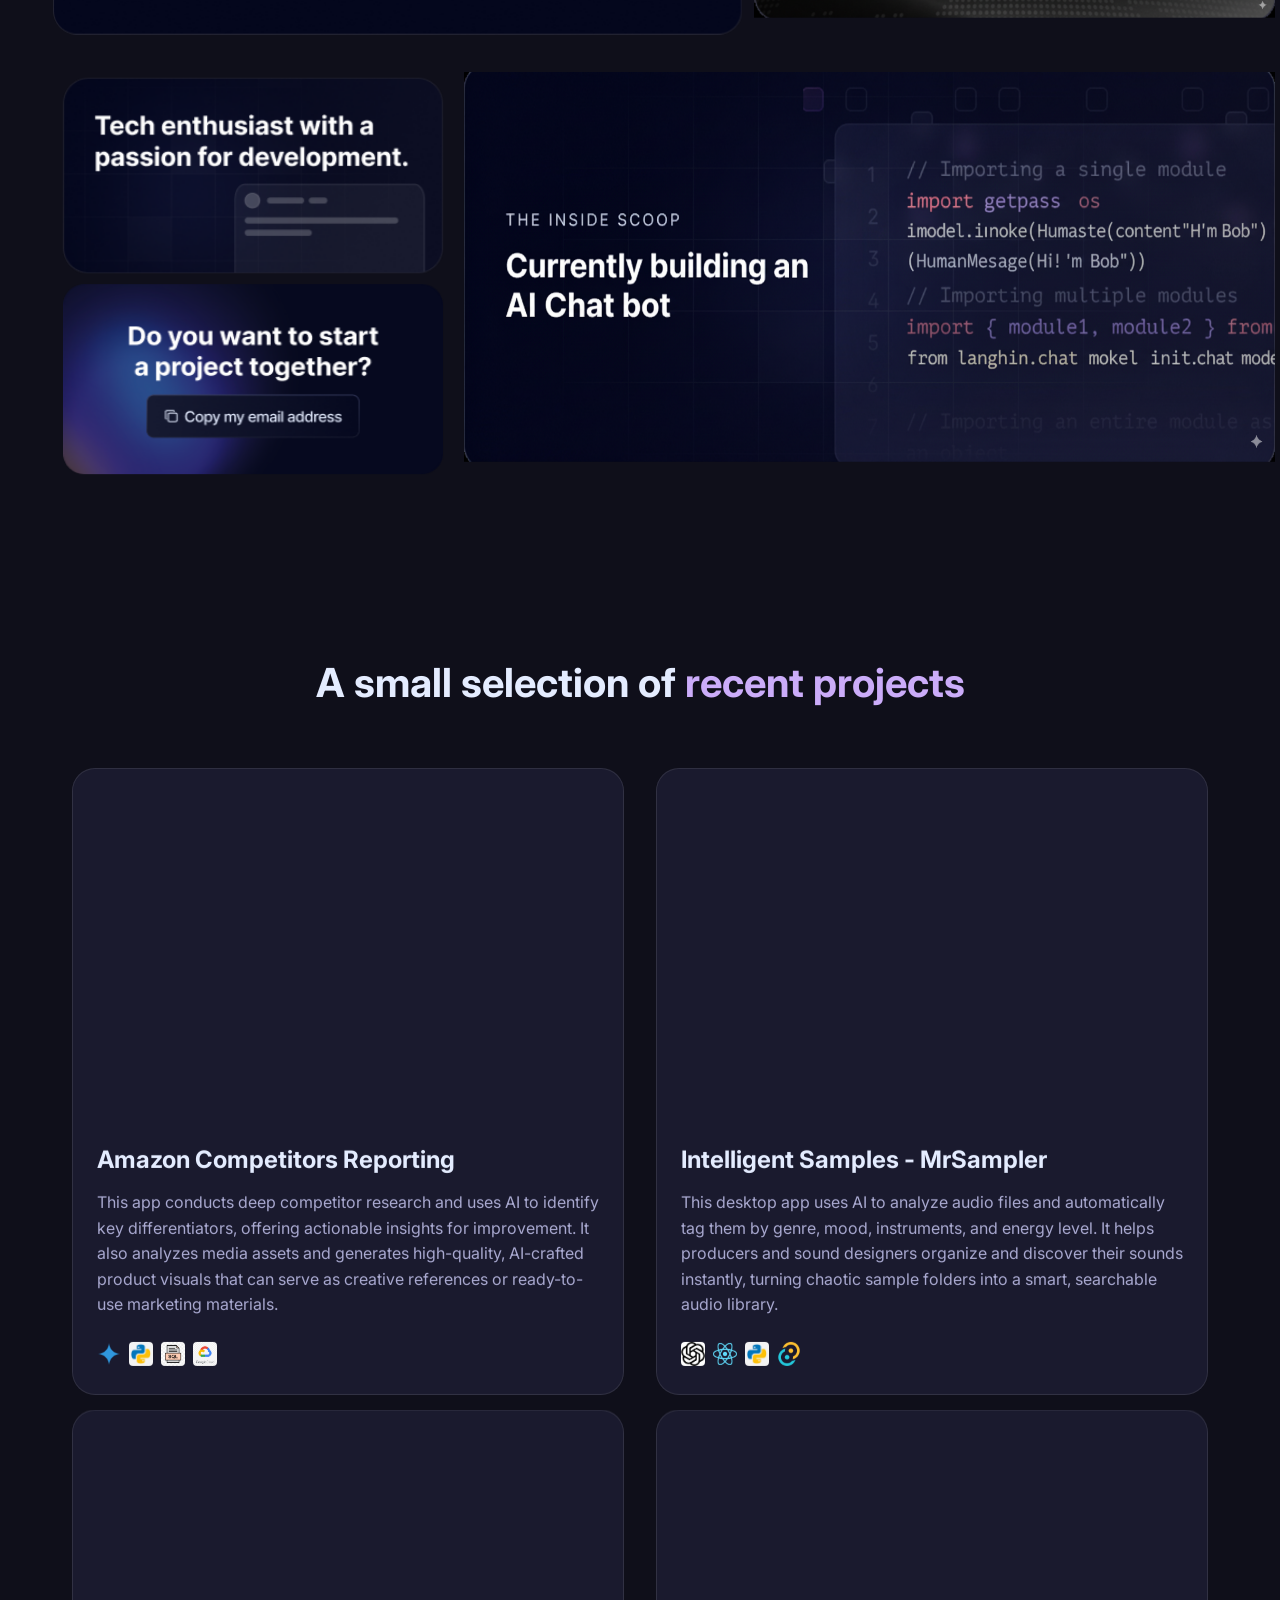
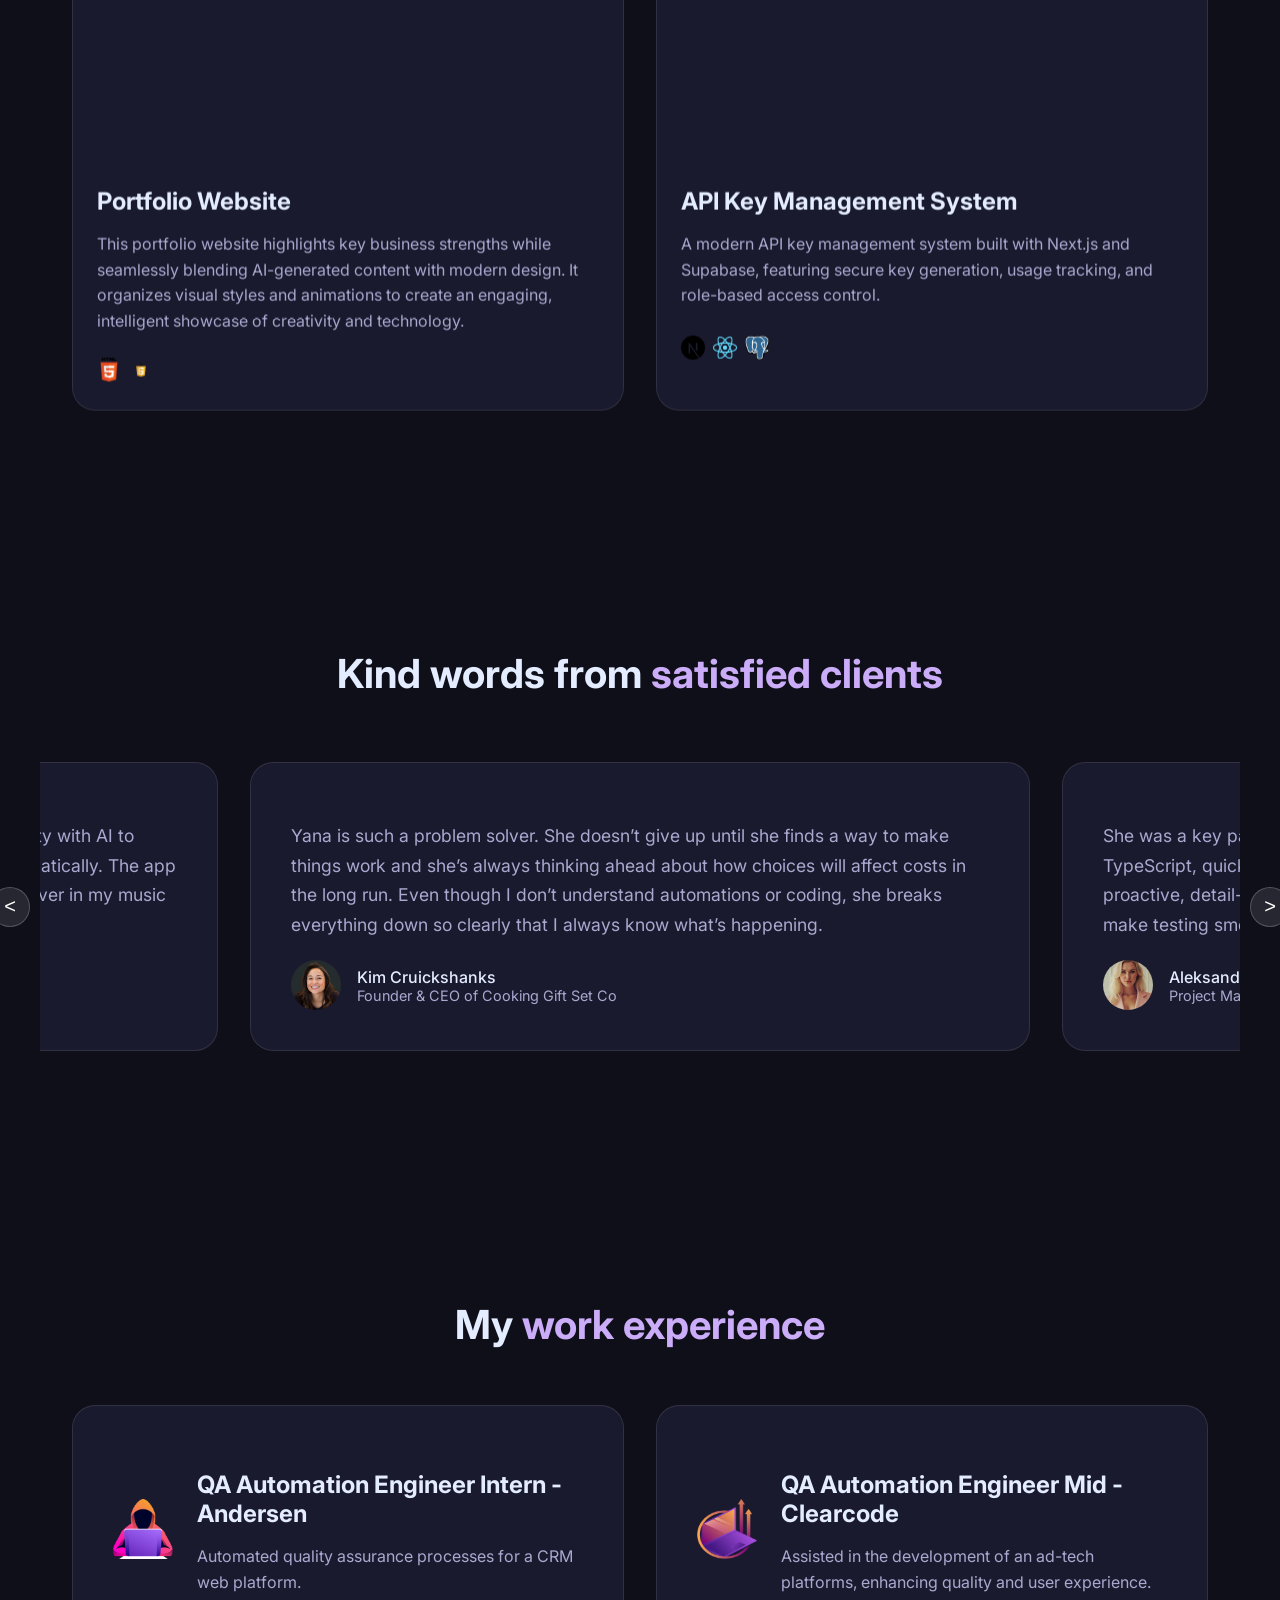
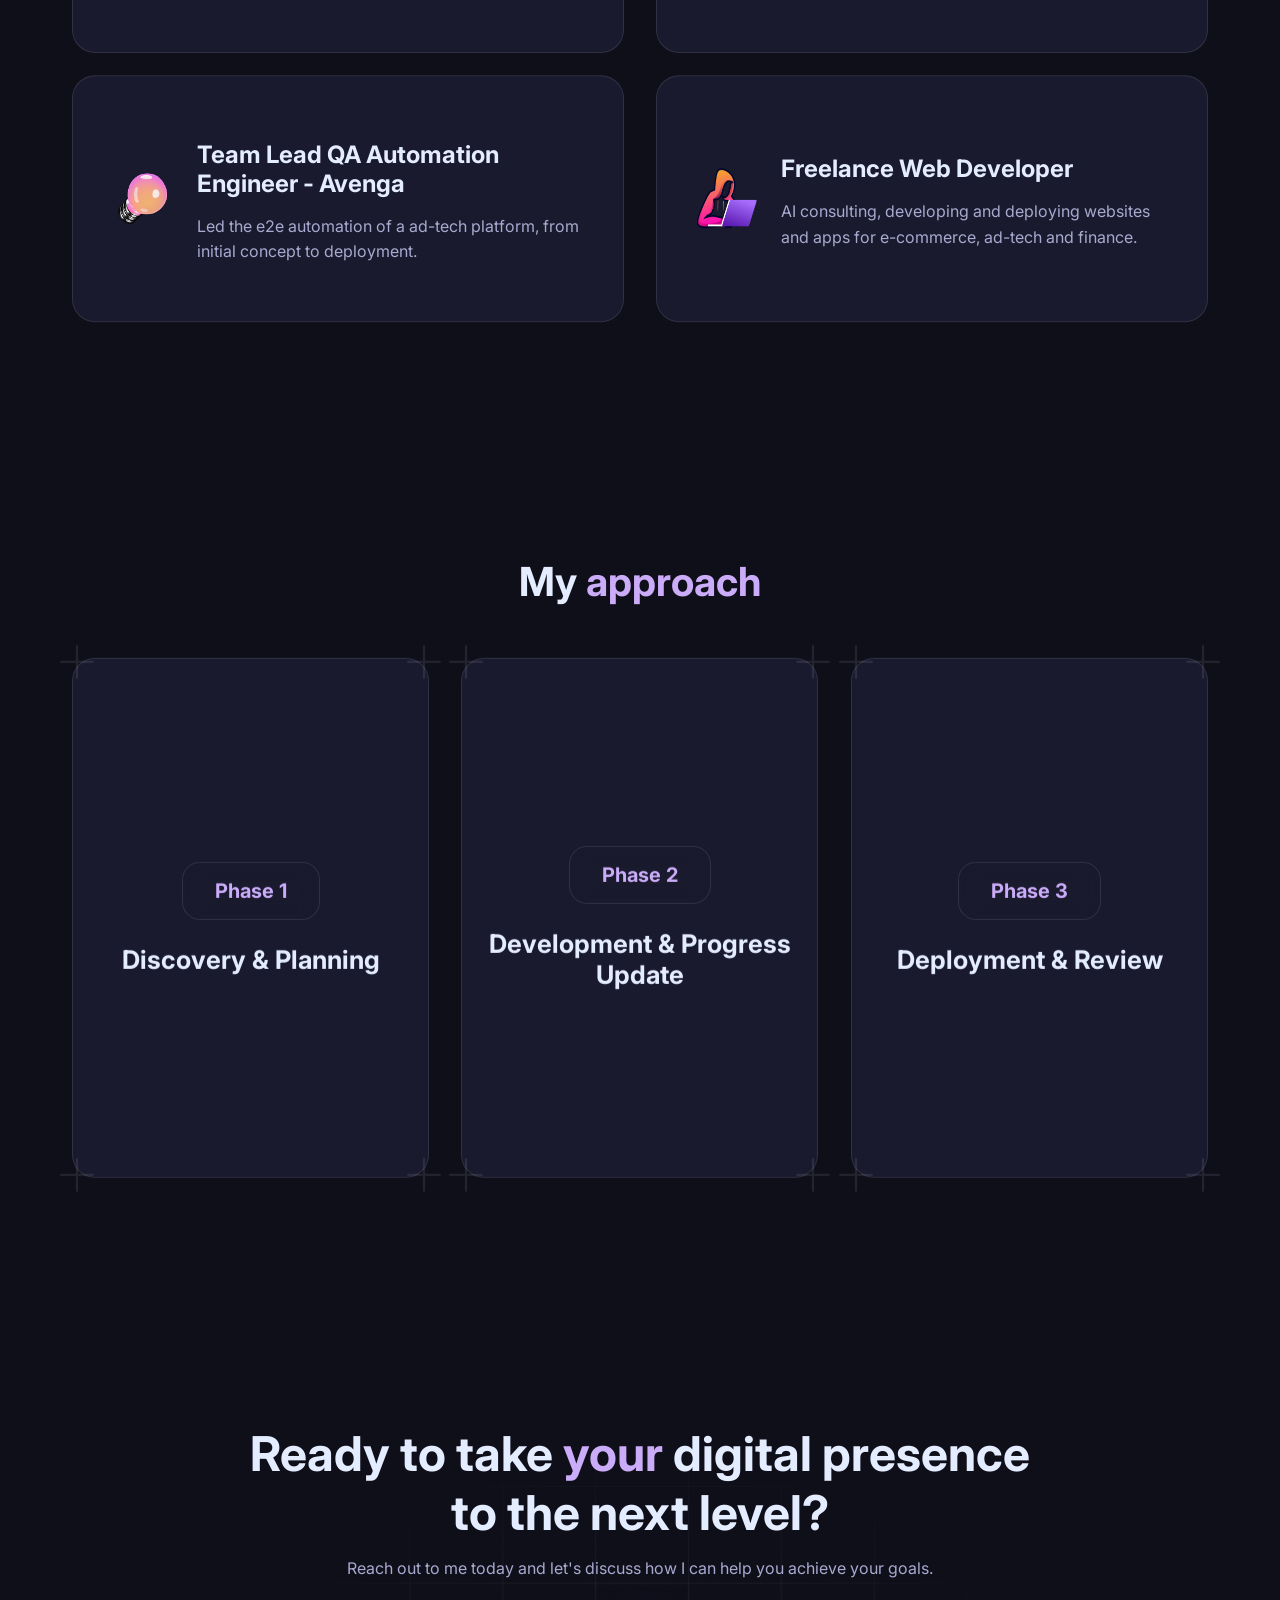
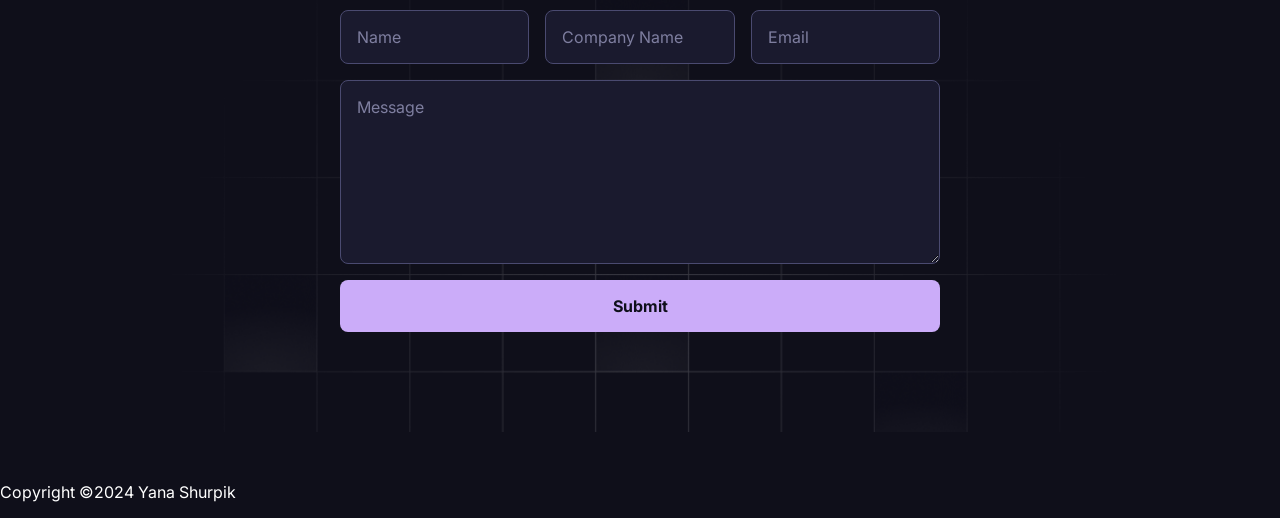
==== commit 090fa4b2: "fix" ====
--- a/index.html
+++ b/index.html
@@ -9,7 +9,7 @@
     <link href="https://fonts.googleapis.com/css2?family=Inter:wght@400;700&display=swap" rel="stylesheet">
     <link rel="stylesheet" href="/styles/hero.style.css">
     <link rel="stylesheet" href="/styles/about.styles.css">
-    <link rel="stylesheet" href="/styles/projects.styles.css">
+    <link rel="stylesheet" href="/styles/exp.styles.css">
     <link rel="stylesheet" href="/styles/testimonials.styles.css">
     <link rel="stylesheet" href="/styles/experience.styles.css">
     <link rel="stylesheet" href="/styles/approach.styles.css">
--- a/styles/exp.styles.css
+++ b/styles/exp.styles.css
@@ -0,0 +1,164 @@
+/* Projects Section */
+#projects {
+    padding: 100px 0;
+    text-align: center;
+}
+
+#projects h2 {
+    font-size: 2.5rem;
+    color: #E4ECFF;
+    margin-bottom: 3rem;
+    font-family: 'Inter', sans-serif;
+    font-weight: bold;
+}
+
+#projects h2 span {
+    color: #CBACF9;
+}
+
+.projects-grid {
+    display: grid;
+    grid-template-columns: repeat(2, 1fr);
+    gap: 2rem;
+    max-width: 1200px;
+    margin: 0 auto;
+    padding: 0 2rem;
+}
+
+.project-card {
+    display: grid; /* Use grid to size outer container to inner */
+    /* Visual styles are moved to the inner wrapper */
+}
+
+.project-card .card-content-wrapper {
+    background-color: #1A1A2E;
+    border-radius: 23px;
+    border: 1px solid rgba(255, 255, 255, 0.1);
+    padding: 1.5rem;
+    text-align: left;
+    transition: transform 0.3s ease, box-shadow 0.3s ease;
+    grid-area: 1 / 1;
+    height: 100%;
+    box-sizing: border-box;
+}
+
+.project-card:hover .card-content-wrapper {
+    transform: translateY(-10px);
+    box-shadow: 0 20px 40px rgba(0, 0, 0, 0.2);
+}
+
+#projects .parallax-card {
+    transition: transform 0.1s ease-out;
+    will-change: transform;
+}
+
+.project-image {
+    width: 100%;
+    height: 300px; /* Or a suitable fixed height */
+    object-fit: cover;
+    border-radius: 15px;
+    margin-bottom: 1.5rem;
+}
+
+.project-card h3 {
+    font-size: 1.5rem;
+    color: #E4ECFF;
+    font-family: 'Inter', sans-serif;
+    margin-bottom: 0.5rem;
+}
+
+.project-card p {
+    font-size: 1rem;
+    color: #A9A9D0;
+    font-family: 'Inter', sans-serif;
+    line-height: 1.6;
+    margin-bottom: 1.5rem;
+    min-height: 5em; /* Ensures consistent height */
+}
+
+.project-footer {
+    display: flex;
+    justify-content: space-between;
+    align-items: center;
+    margin-top: auto; /* Pushes footer to the bottom */
+}
+
+.tech-icons {
+    display: flex;
+    gap: 0.5rem;
+}
+
+.tech-icon {
+    width: 24px;
+    height: 24px;
+    border-radius: 4px;
+    object-fit: contain;
+}
+
+.icon-wrapper {
+    position: relative;
+    display: inline-block;
+}
+
+.icon-wrapper::after {
+    content: attr(data-tooltip);
+    position: absolute;
+    bottom: 125%;
+    left: 50%;
+    transform: translateX(-50%);
+    background-color: #333;
+    color: #fff;
+    padding: 5px 10px;
+    border-radius: 4px;
+    font-size: 12px;
+    white-space: nowrap;
+    opacity: 0;
+    visibility: hidden;
+    transition: opacity 0.2s ease, visibility 0.2s ease;
+    z-index: 10;
+}
+
+.icon-wrapper:hover::after {
+    opacity: 1;
+    visibility: visible;
+}
+
+.project-link {
+    color: #E4ECFF;
+    text-decoration: none;
+    font-family: 'Inter', sans-serif;
+    font-weight: 500;
+    transition: color 0.3s ease;
+}
+
+.project-link::after {
+    content: ' →';
+    transition: transform 0.3s ease;
+    display: inline-block;
+}
+
+.project-link:hover {
+    color: #CBACF9;
+}
+
+.project-link:hover::after {
+    transform: translateX(5px);
+}
+
+@media (max-width: 768px) {
+    #projects {
+        padding-top: 0;
+        padding-bottom: 0;
+    }
+
+    .projects-grid {
+        grid-template-columns: 1fr; /* Stack cards in a single column */
+    }
+
+    #projects h2 {
+        font-size: 30px; /* Reduce font size for mobile */
+        max-width: 300px; /* Force text to wrap */
+        margin-left: auto;
+        margin-right: auto;
+    }
+}
